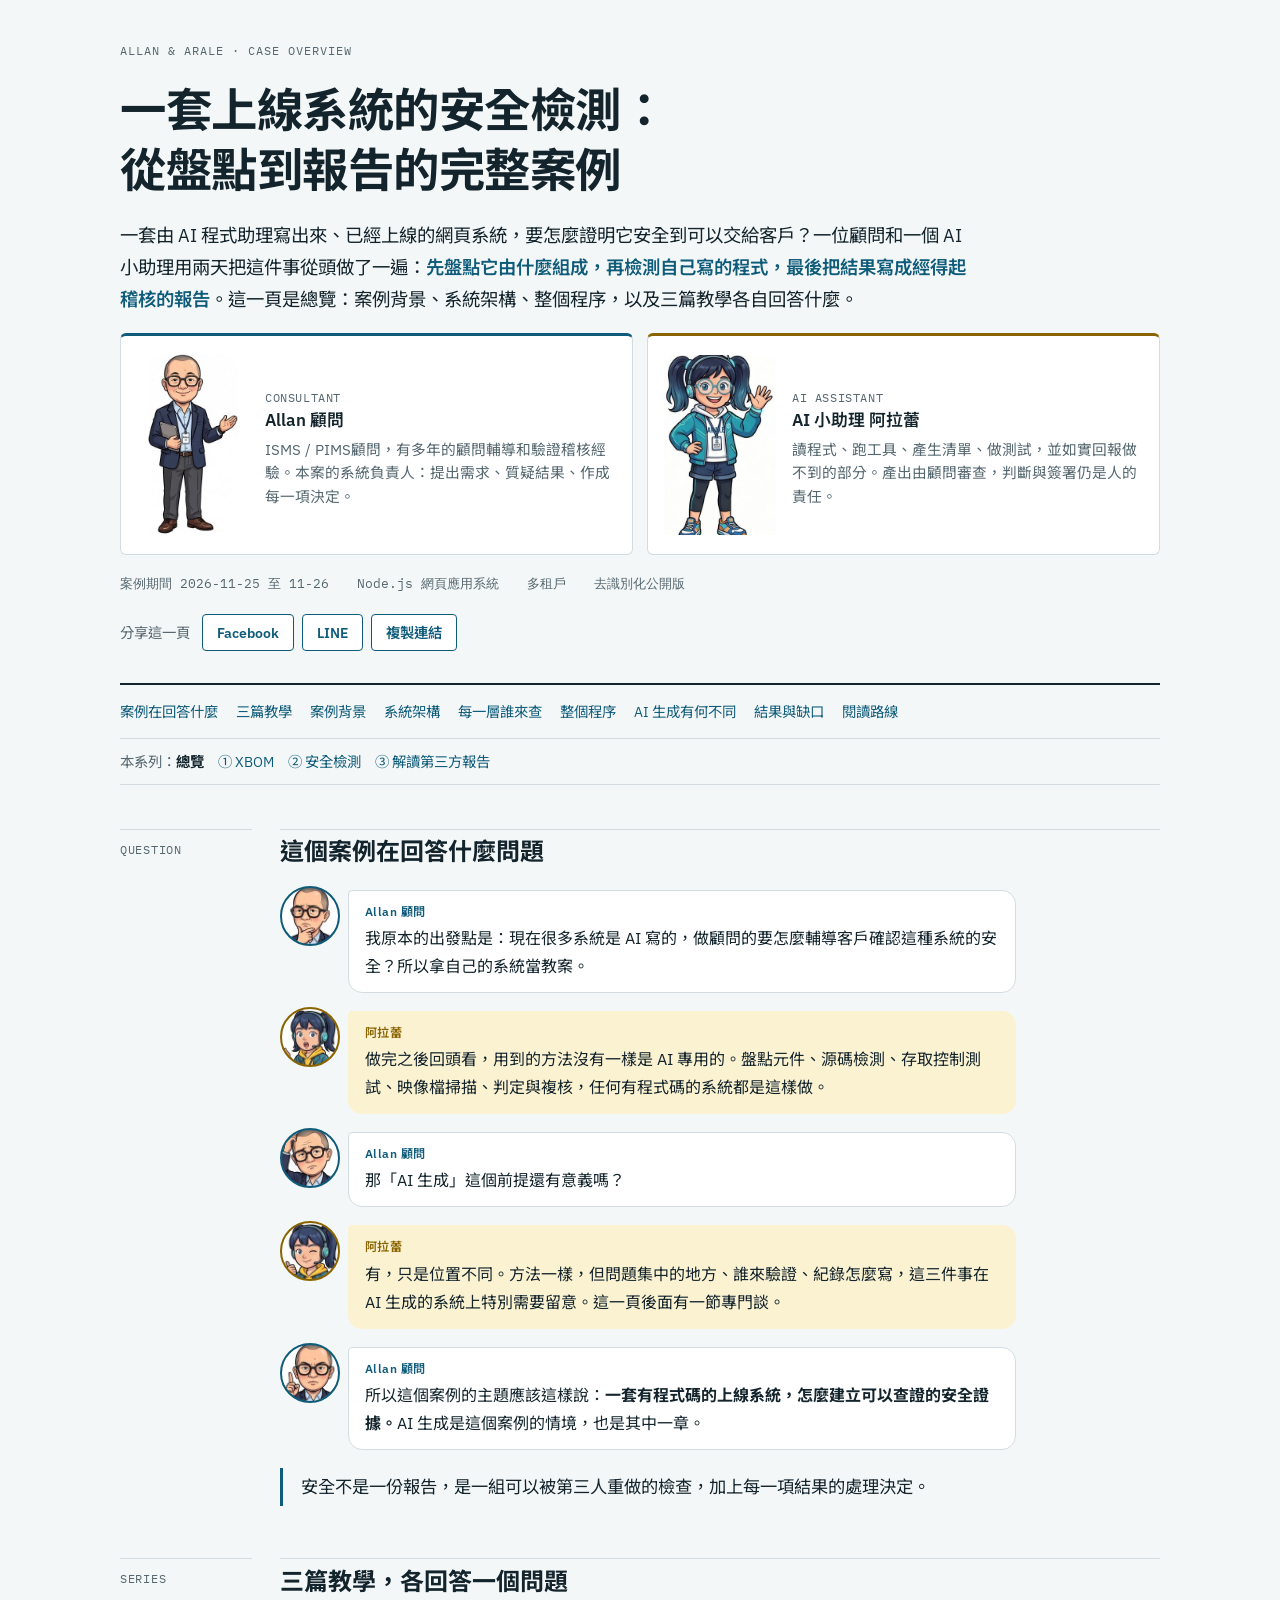
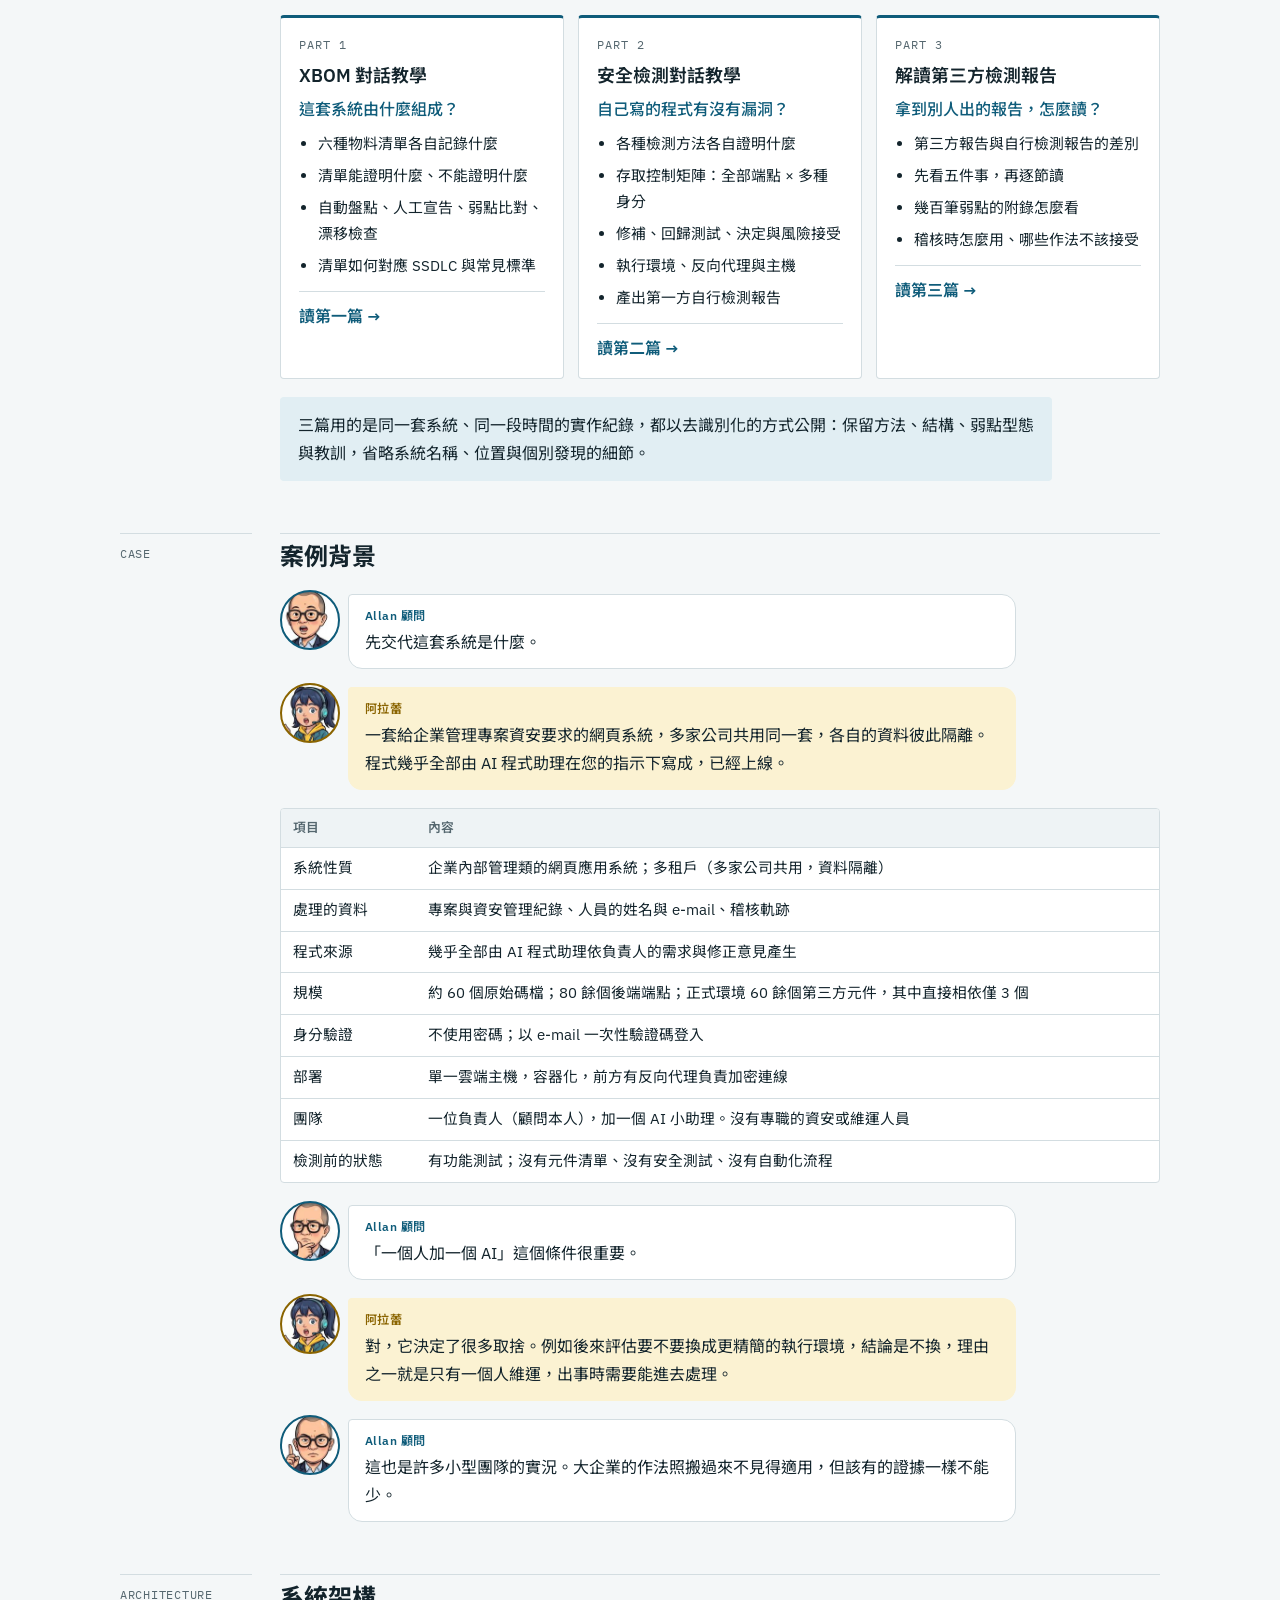
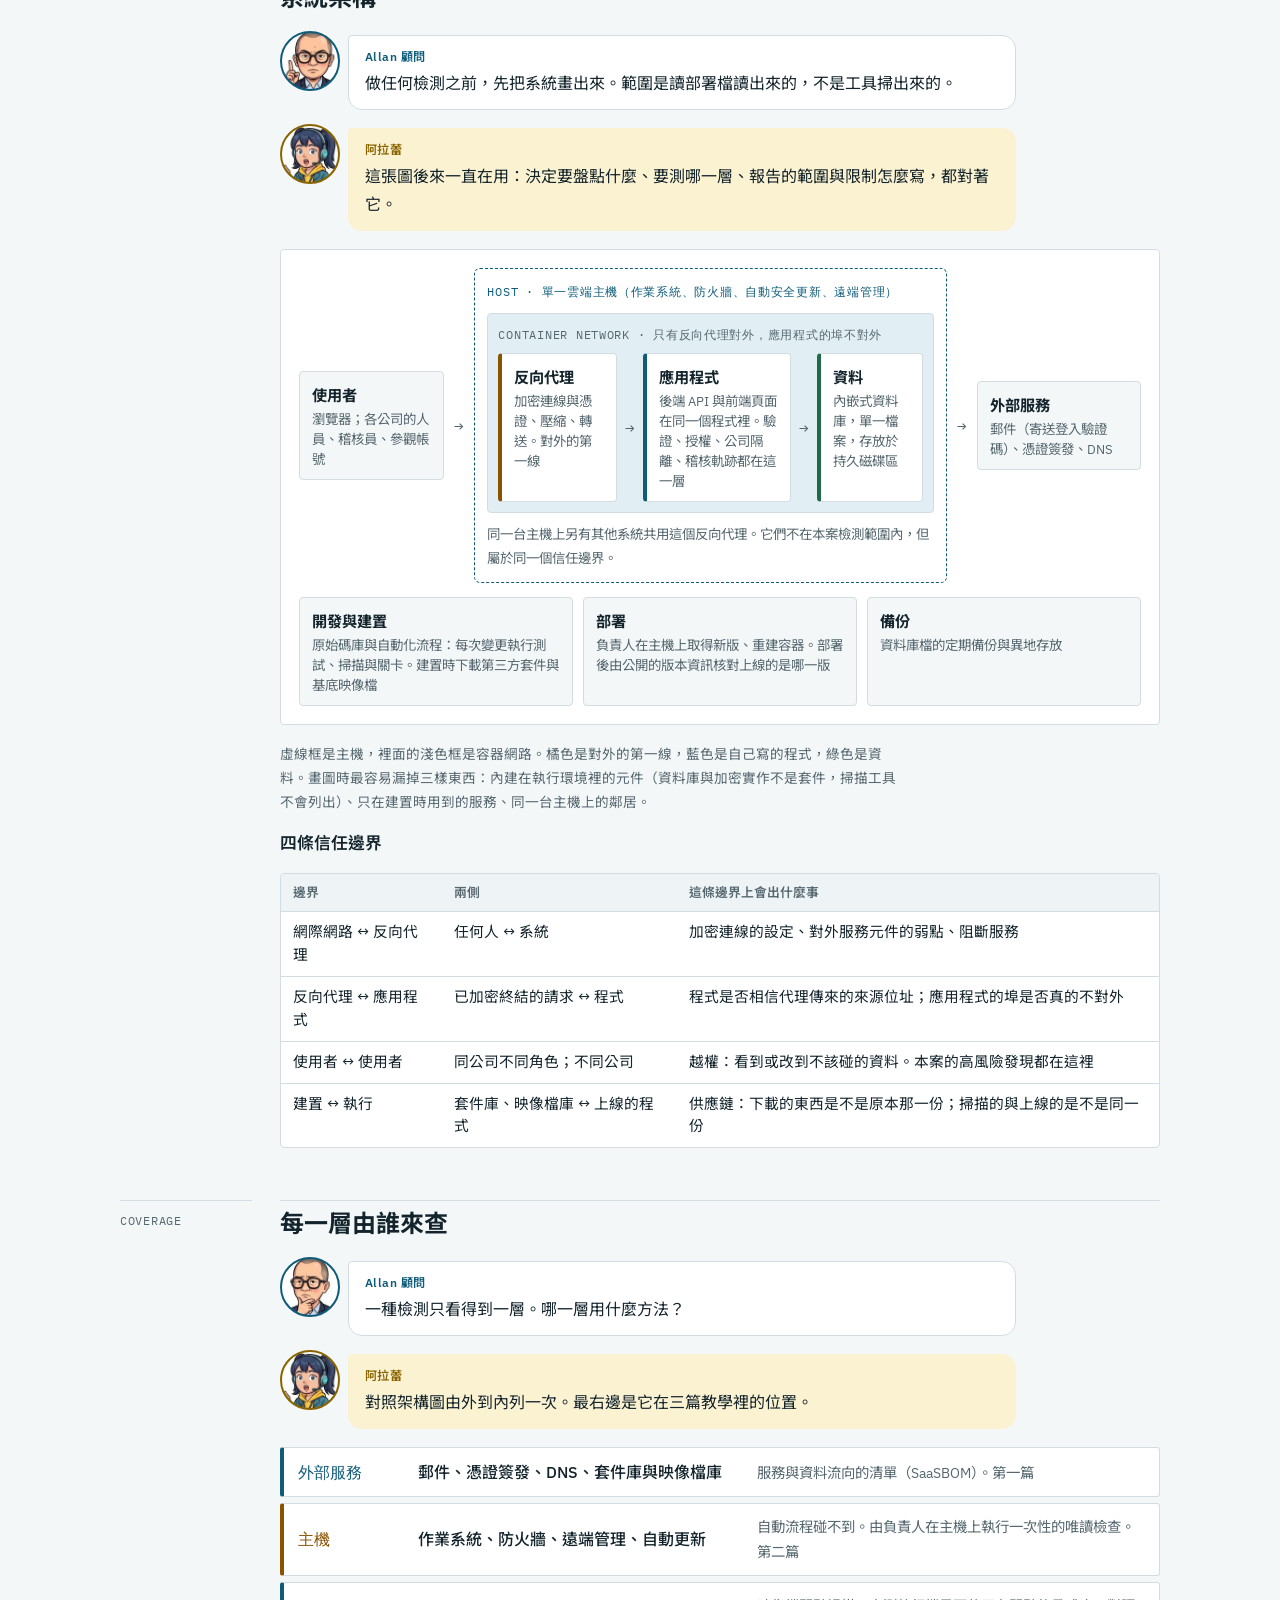
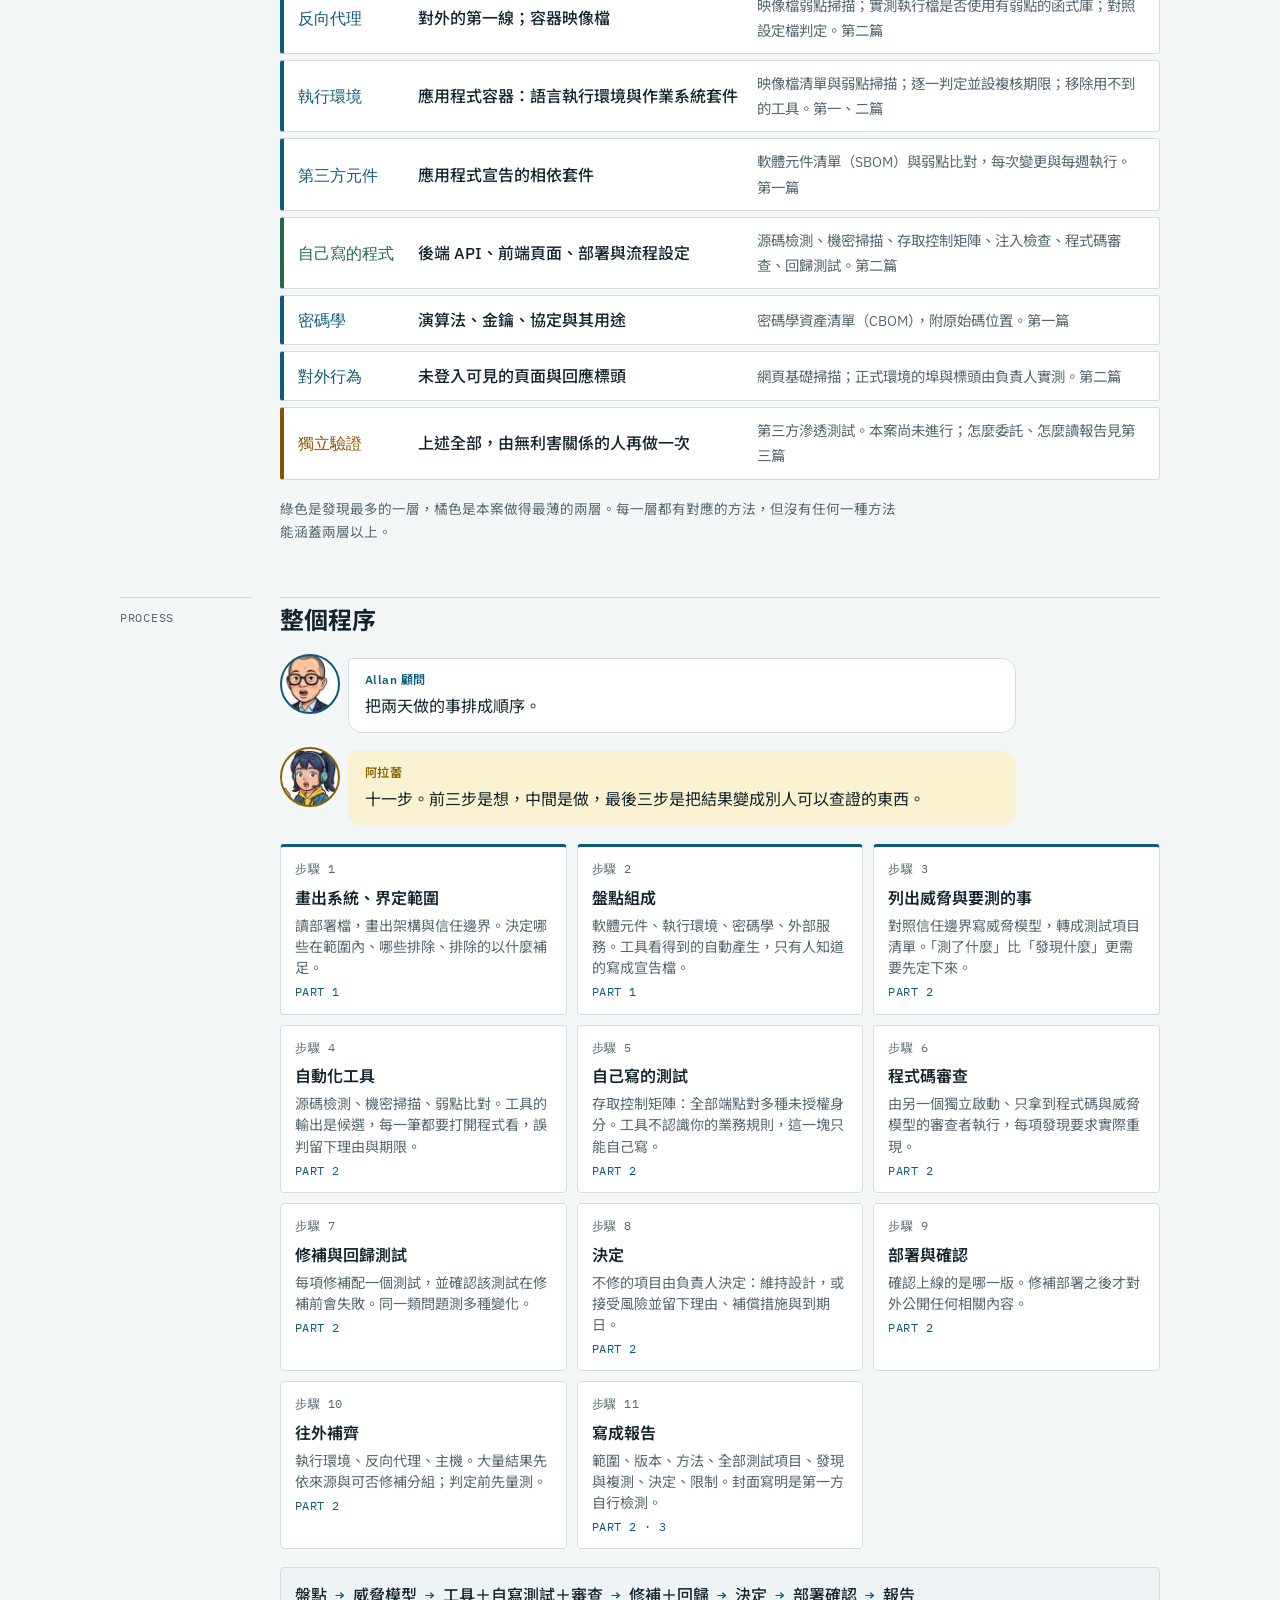
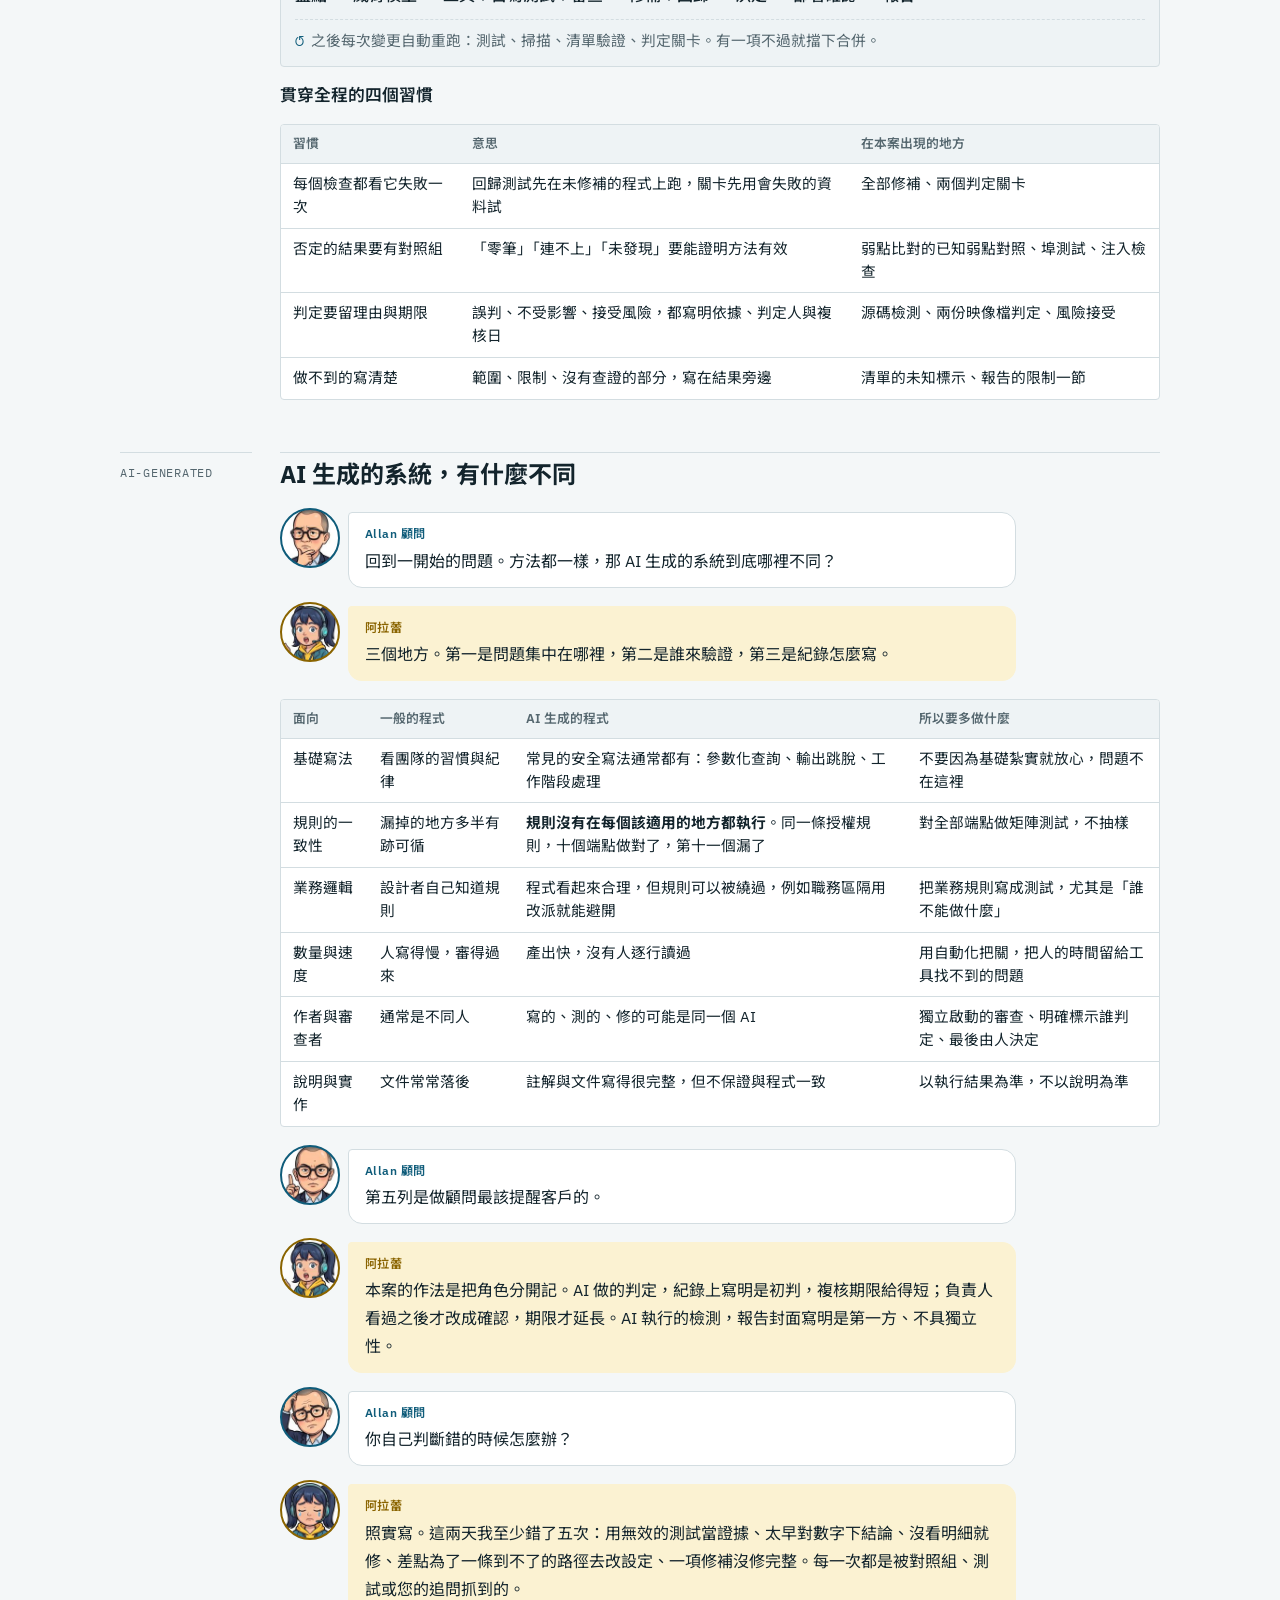
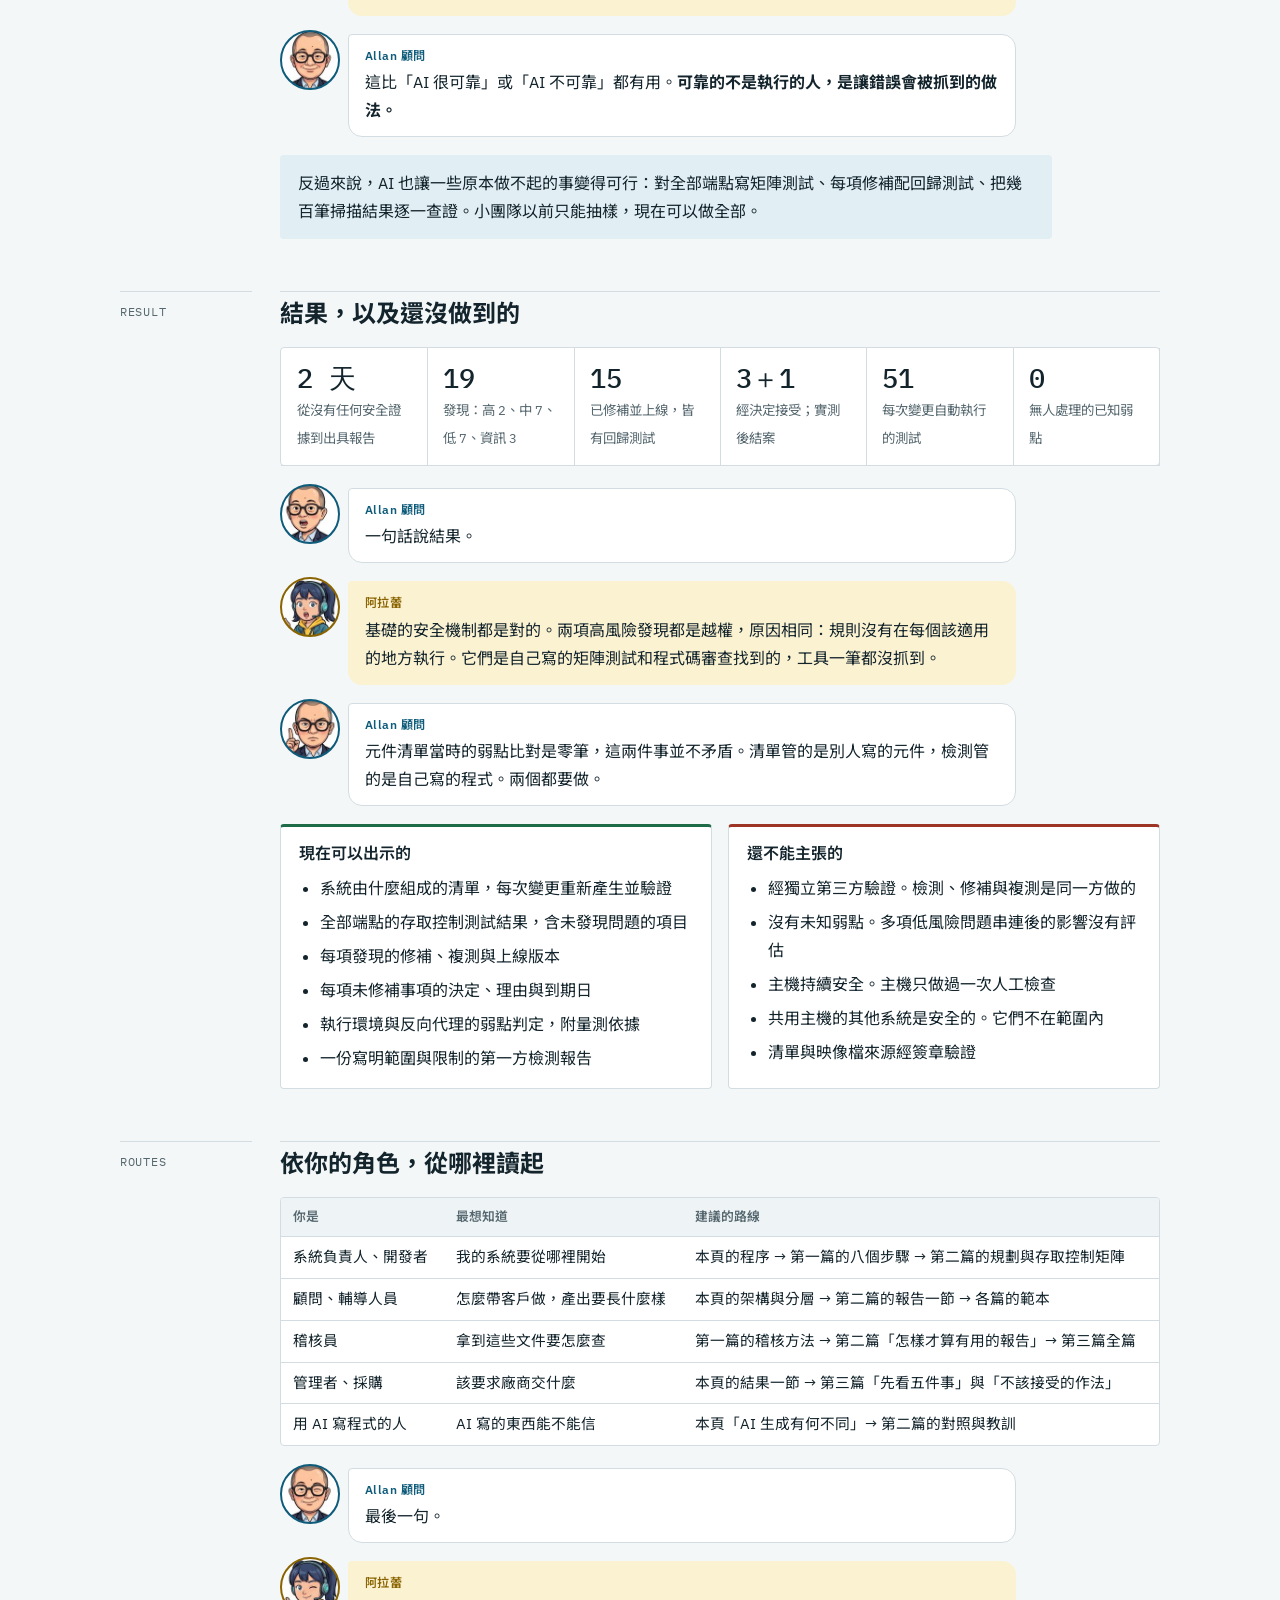
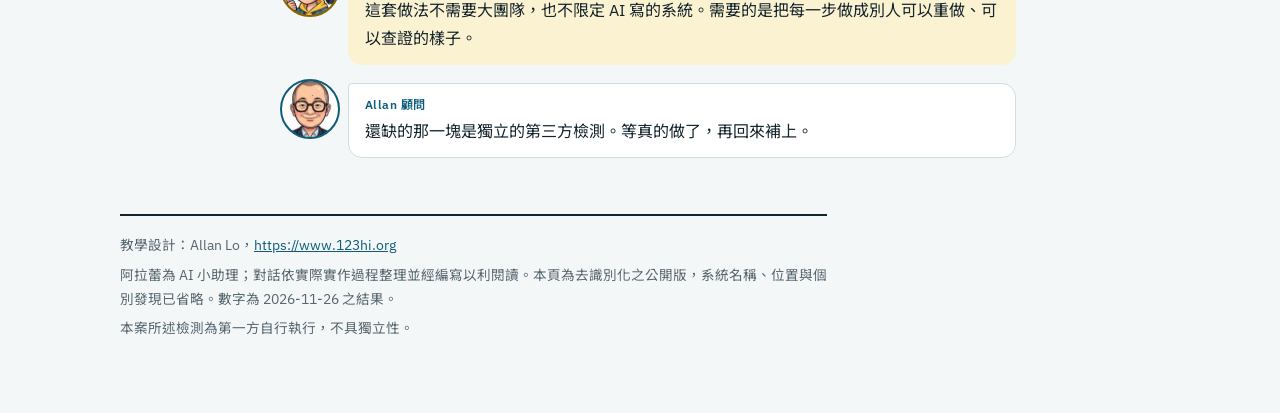
==== case/index.html @ 8e32b1e9 "Add the case overview page and link the three tutorials back to it Co-Authored-By: Claude Fable 5.2 " ====
<!doctype html>
<html lang="zh-Hant">
<head>
<meta charset="utf-8">
<meta name="viewport" content="width=device-width, initial-scale=1, viewport-fit=cover">
<link rel="icon" href="../favicon.svg" type="image/svg+xml">
<meta name="description" content="一套上線系統從盤點、檢測到報告的完整案例：案例背景、系統架構、十一步程序、AI 生成系統有何不同，並連結 XBOM、安全檢測、解讀第三方報告三篇對話教學。">
<link rel="canonical" href="https://allanloplus.github.io/pms-promotion/case/">
<meta property="og:type" content="article">
<meta property="og:locale" content="zh_TW">
<meta property="og:title" content="上線系統的安全檢測案例｜Allan 顧問 × AI 小助理阿拉蕾">
<meta property="og:description" content="一套上線系統從盤點、檢測到報告的完整案例：案例背景、系統架構、十一步程序、AI 生成系統有何不同，並連結 XBOM、安全檢測、解讀第三方報告三篇對話教學。">
<meta property="og:url" content="https://allanloplus.github.io/pms-promotion/case/">
<meta property="og:image" content="https://allanloplus.github.io/pms-promotion/case/share.png">
<meta property="og:image:secure_url" content="https://allanloplus.github.io/pms-promotion/case/share.png">
<meta property="og:image:type" content="image/png">
<meta property="og:image:width" content="1200">
<meta property="og:image:height" content="630">
<meta property="og:image:alt" content="上線系統的安全檢測案例：Allan 顧問與 AI 小助理阿拉蕾">
<meta name="twitter:card" content="summary_large_image">
<meta name="twitter:title" content="上線系統的安全檢測案例｜Allan 顧問 × AI 小助理阿拉蕾">
<meta name="twitter:description" content="一套上線系統從盤點、檢測到報告的完整案例：案例背景、系統架構、十一步程序、AI 生成系統有何不同，並連結 XBOM、安全檢測、解讀第三方報告三篇對話教學。">
<meta name="twitter:image" content="https://allanloplus.github.io/pms-promotion/case/share.png">
<style>.share { display: flex; flex-wrap: wrap; gap: 8px; align-items: center; font-size: .9rem; }
.share span { color: var(--muted); margin-right: 4px; }
.share a, .share button { font: inherit; font-weight: 600; color: var(--accent); background: var(--surface); border: 1.5px solid var(--accent); border-radius: 4px; padding: 5px 14px; text-decoration: none; cursor: pointer; }
.share a:hover, .share button:hover { background: var(--accent-soft); }
.share button:focus-visible { outline: 2px solid var(--accent); outline-offset: 2px; }
</style>
<style>.series{font-size:.9rem;color:var(--muted);padding-block:10px;border-bottom:1px solid var(--line);margin:0}.series b{color:var(--ink)}.series a{text-decoration:none}.series a:hover{text-decoration:underline}</style>
<style>html{color-scheme:light}body{margin:0}img{max-width:100%}[hidden]{display:none!important}</style>
<title>程式碼安全檢測案例</title>
<meta name="claude:viewport-fit-sides" content="cover">
<link rel="stylesheet" href="https://fonts.googleapis.com/css2?family=IBM+Plex+Mono:wght@400;500&family=IBM+Plex+Sans:wght@400;500;600;700&family=Noto+Sans+TC:wght@400;500;700&display=swap">
<style>
/* 版面構想：像一張工程物料清單——左側細欄放章節標記與編號，右側是內容；識別碼一律等寬字 */
:root {
  --bg: #f4f7f8; --surface: #ffffff; --ink: #13242c; --muted: #55676f; --line: #d3dde1;
  --accent: #0f5c7a; --accent-soft: #e1eef3;
  --ok: #1d6b47; --ok-soft: #e0f1e8; --warn: #8a5300; --warn-soft: #f8ecd6; --crit: #9d3527; --crit-soft: #f7e3df;
  --code-bg: #eef3f5; --bot: #8a6400; --bot-soft: #fbf2d2;
  --sans: "IBM Plex Sans", "Noto Sans TC", "PingFang TC", "Microsoft JhengHei", system-ui, sans-serif;
  --mono: "IBM Plex Mono", ui-monospace, "SFMono-Regular", Menlo, Consolas, monospace;
}
@media (prefers-color-scheme: dark) { :root:not([data-theme="light"]) {
  --bg: #0d161a; --surface: #142127; --ink: #e3ecef; --muted: #92a5ad; --line: #26373e;
  --accent: #62bcd9; --accent-soft: #15313b;
  --ok: #67c598; --ok-soft: #143024; --warn: #e2aa52; --warn-soft: #33270f; --crit: #f08f81; --crit-soft: #3a1c18;
  --code-bg: #0f1b20; --bot: #f0c84c; --bot-soft: #2f2710; color-scheme: dark } }
:root[data-theme="dark"] {
  --bg: #0d161a; --surface: #142127; --ink: #e3ecef; --muted: #92a5ad; --line: #26373e;
  --accent: #62bcd9; --accent-soft: #15313b;
  --ok: #67c598; --ok-soft: #143024; --warn: #e2aa52; --warn-soft: #33270f; --crit: #f08f81; --crit-soft: #3a1c18;
  --code-bg: #0f1b20; --bot: #f0c84c; --bot-soft: #2f2710; color-scheme: dark }

body { background: var(--bg); color: var(--ink); font-family: var(--sans); font-size: 16px; line-height: 1.75; }
.wrap { overflow-x: clip; max-width: 1040px; margin: 0 auto; padding-block: 40px 72px; padding-left: max(16px, env(safe-area-inset-left, 0px)); padding-right: max(16px, env(safe-area-inset-right, 0px)); }
a { color: var(--accent); }
a:focus-visible, summary:focus-visible { outline: 2px solid var(--accent); outline-offset: 2px; }
code, .mono { font-family: var(--mono); font-size: .88em; }
p code, li code, td code { background: var(--code-bg); padding: .08em .35em; border-radius: 3px; }
h1, h2, h3 { text-wrap: balance; line-height: 1.3; margin: 0; }
p { margin: 0; }

/* 開頭 */
.eyebrow { font-family: var(--mono); font-size: .78rem; letter-spacing: .08em; text-transform: uppercase; color: var(--muted); }
header.top { display: grid; gap: 18px; padding-bottom: 32px; border-bottom: 2px solid var(--ink); }
h1 { font-size: clamp(1.9rem, 5vw, 2.9rem); font-weight: 700; letter-spacing: -.01em; }
.thesis { font-size: 1.15rem; max-width: 46em; }
.thesis b { color: var(--accent); font-weight: 600; }
.meta { display: flex; flex-wrap: wrap; gap: 6px 28px; font-family: var(--mono); font-size: .8rem; color: var(--muted); }
nav.toc { display: flex; flex-wrap: wrap; gap: 6px 18px; padding-block: 14px; border-bottom: 1px solid var(--line); font-size: .9rem; }
nav.toc a { text-decoration: none; }
nav.toc a:hover { text-decoration: underline; }

/* 章節：左細欄＋右內容 */
section { display: grid; grid-template-columns: 132px minmax(0, 1fr); gap: 0 28px; padding-block: 44px 8px; }
section > .tag { font-family: var(--mono); font-size: .78rem; letter-spacing: .06em; color: var(--muted); padding-top: .55rem; border-top: 1px solid var(--line); }
section > .body { display: grid; grid-template-columns: minmax(0, 1fr); gap: 18px; min-width: 0; border-top: 1px solid var(--line); padding-top: .2rem; }
h2 { font-size: 1.5rem; font-weight: 700; padding-top: .2rem; }
h3 { font-size: 1.05rem; font-weight: 600; }
.lead { max-width: 44em; }
.body > p, .body > ul, .body > ol { max-width: 46em; }
ul, ol { margin: 0; padding-left: 1.3em; display: grid; gap: 6px; }
@media (max-width: 720px) { section { grid-template-columns: minmax(0, 1fr); gap: 6px; padding-block: 32px 4px; } section > .tag { border-top: 0; padding-top: 0; } }

/* 表格 */
.scroll { overflow-x: auto; border: 1px solid var(--line); border-radius: 4px; background: var(--surface); }
table { border-collapse: collapse; width: 100%; font-size: .92rem; line-height: 1.55; }
th, td { text-align: left; vertical-align: top; padding: 9px 12px; border-bottom: 1px solid var(--line); }
tr:last-child > td { border-bottom: 0; }
th { font-weight: 600; font-size: .8rem; color: var(--muted); background: var(--code-bg); white-space: nowrap; }
td.k { font-family: var(--mono); font-weight: 500; white-space: nowrap; color: var(--accent); }
td.n { font-family: var(--mono); font-variant-numeric: tabular-nums; white-space: nowrap; }
.pill { display: inline-block; font-size: .76rem; font-weight: 600; padding: .05em .6em; border-radius: 99px; white-space: nowrap; }
.pill.hi { background: var(--crit-soft); color: var(--crit); } .pill.mid { background: var(--warn-soft); color: var(--warn); }
.pill.lo { background: var(--accent-soft); color: var(--accent); } .pill.ok { background: var(--ok-soft); color: var(--ok); }

/* 引言與提示 */
.quote { border-left: 3px solid var(--accent); padding: 4px 0 4px 18px; font-size: 1.08rem; max-width: 42em; }
.note { background: var(--accent-soft); padding: 14px 18px; border-radius: 4px; max-width: 46em; }
.two { display: grid; grid-template-columns: repeat(auto-fit, minmax(280px, 1fr)); gap: 16px; }
.panel { background: var(--surface); border: 1px solid var(--line); border-radius: 4px; padding: 16px 18px; display: grid; gap: 10px; align-content: start; min-width: 0; }
.panel.yes { border-top: 3px solid var(--ok); } .panel.no { border-top: 3px solid var(--crit); }
.panel h3 { font-size: 1rem; }

/* 分層圖 */
.stack { display: grid; gap: 6px; }
.layer { display: grid; grid-template-columns: 96px minmax(0, 1fr) minmax(0, 1.1fr); gap: 0 16px; align-items: center; background: var(--surface); border: 1px solid var(--line); border-left: 4px solid var(--accent); border-radius: 3px; padding: 10px 14px; }
.layer .bom { font-family: var(--mono); font-weight: 500; color: var(--accent); }
.layer .what { font-weight: 500; }
.layer .res { font-size: .9rem; color: var(--muted); }
.layer.gap { border-left-color: var(--warn); } .layer.gap .bom { color: var(--warn); }
.layer.judge { border-left-color: var(--ok); } .layer.judge .bom { color: var(--ok); }
@media (max-width: 720px) { .layer { grid-template-columns: 1fr; gap: 2px; } }
.figcap { font-size: .85rem; color: var(--muted); }

/* 步驟 */
ol.steps { list-style: none; padding: 0; counter-reset: s; display: grid; grid-template-columns: repeat(auto-fit, minmax(220px, 1fr)); gap: 10px; max-width: none; }
ol.steps li { counter-increment: s; background: var(--surface); border: 1px solid var(--line); border-radius: 4px; padding: 12px 14px; display: grid; gap: 4px; align-content: start; }
ol.steps li::before { content: "步驟 " counter(s); font-family: var(--mono); font-size: .74rem; color: var(--muted); letter-spacing: .05em; }
ol.steps b { font-weight: 600; } ol.steps span { font-size: .88rem; color: var(--muted); line-height: 1.5; }
ol.steps li.think { border-top: 3px solid var(--accent); }

/* 數字列 */
.figs { display: grid; grid-template-columns: repeat(auto-fit, minmax(140px, 1fr)); gap: 0; border: 1px solid var(--line); border-radius: 4px; background: var(--surface); }
.figs div { padding: 14px 16px; border-right: 1px solid var(--line); border-bottom: 1px solid var(--line); margin: 0 -1px -1px 0; }
.figs b { display: block; font-family: var(--mono); font-size: 1.7rem; font-weight: 500; line-height: 1.2; font-variant-numeric: tabular-nums; }
.figs span { font-size: .84rem; color: var(--muted); }

pre { margin: 0; background: var(--code-bg); border: 1px solid var(--line); border-radius: 4px; padding: 12px 14px; overflow-x: auto; font-family: var(--mono); font-size: .8rem; line-height: 1.6; color: var(--ink); }
pre .c { color: var(--muted); } pre .x { color: var(--crit); } pre .g { color: var(--ok); }
details { background: var(--surface); border: 1px solid var(--line); border-radius: 4px; }
details + details { margin-top: -10px; }
summary { cursor: pointer; padding: 11px 16px; font-weight: 600; }
details > .scroll { border: 0; border-top: 1px solid var(--line); border-radius: 0; }

.scale { display: grid; gap: 6px; }
.lv { display: grid; grid-template-columns: 44px 108px minmax(0, 1fr); gap: 0 14px; align-items: baseline; padding: 9px 14px; background: var(--surface); border: 1px solid var(--line); border-radius: 3px; }
.lv .num { font-family: var(--mono); font-size: 1.2rem; font-weight: 500; color: var(--muted); }
.lv .nm { font-weight: 600; } .lv .ds { font-size: .9rem; color: var(--muted); }
.lv.now { border-color: var(--accent); background: var(--accent-soft); } .lv.now .num { color: var(--accent); }
@media (max-width: 560px) { .lv { grid-template-columns: 36px minmax(0, 1fr); } .lv .ds { grid-column: 2; } }

footer { margin-top: 48px; padding-top: 18px; border-top: 2px solid var(--ink); font-size: .85rem; color: var(--muted); display: grid; gap: 6px; max-width: 52em; }

/* 對話 */
.talk { display: grid; gap: 14px; max-width: 46em; }
.say { display: grid; grid-template-columns: 56px minmax(0, 1fr); gap: 12px; align-items: start; }
.av { width: 56px; height: 56px; border-radius: 50%; background-color: #ffffff; background-size: cover; background-position: center 30%; border: 2px solid var(--line); }
.say.allan .av { border-color: var(--accent); } .say.bot .av { border-color: var(--bot); }
.bubble { background: var(--surface); border: 1px solid var(--line); border-radius: 4px 14px 14px 14px; padding: 10px 16px 12px; display: grid; gap: 2px; min-width: 0; margin-top: 4px; }
.say.bot .bubble { background: var(--bot-soft); border-color: transparent; }
.who { font-size: .76rem; font-weight: 600; letter-spacing: .04em; }
.say.allan .who { color: var(--accent); } .say.bot .who { color: var(--bot); }
.cast { display: grid; grid-template-columns: repeat(auto-fit, minmax(280px, 1fr)); gap: 14px; }
.member { display: grid; grid-template-columns: 112px minmax(0, 1fr); gap: 16px; align-items: center; background: var(--surface); border: 1px solid var(--line); border-radius: 6px; padding: 14px 16px; }
.member .pic { background: #ffffff; border-radius: 4px; height: 190px; display: grid; place-items: center; overflow: hidden; }
.member img { max-height: 182px; width: auto; display: block; }
.member h3 { font-size: 1.05rem; } .member .role { font-family: var(--mono); font-size: .74rem; letter-spacing: .05em; color: var(--muted); }
.member p { font-size: .92rem; color: var(--muted); line-height: 1.6; margin-top: 6px; }
.member.allan { border-top: 3px solid var(--accent); } .member.bot { border-top: 3px solid var(--bot); }
.av.ar-happy{background-image:url([data-uri])}
.av.ar-think{background-image:url([data-uri])}
.av.ar-wow{background-image:url([data-uri])}
.av.ar-confused{background-image:url([data-uri])}
.av.ar-explain{background-image:url([data-uri])}
.av.ar-cry{background-image:url([data-uri])}
.av.ar-thumb{background-image:url([data-uri])}
.av.ar-go{background-image:url([data-uri])}
.av.al-smile{background-image:url([data-uri])}
.av.al-laugh{background-image:url([data-uri])}
.av.al-think{background-image:url([data-uri])}
.av.al-scratch{background-image:url([data-uri])}
.av.al-wow{background-image:url([data-uri])}
.av.al-point{background-image:url([data-uri])}
.av.al-wink{background-image:url([data-uri])}
.av.al-talk{background-image:url([data-uri])}
</style>
<style>
/* 總覽頁新增：三篇導覽卡、架構圖、路線表。沿用系列的色票與字體 */
.cards { display: grid; grid-template-columns: repeat(auto-fit, minmax(250px, 1fr)); gap: 14px; }
.card { background: var(--surface); border: 1px solid var(--line); border-top: 3px solid var(--accent); border-radius: 4px; padding: 16px 18px; display: grid; gap: 8px; align-content: start; min-width: 0; }
.card .no { font-family: var(--mono); font-size: .78rem; letter-spacing: .08em; color: var(--muted); }
.card h3 { font-size: 1.12rem; }
.card .q { color: var(--accent); font-weight: 500; }
.card ul { font-size: .93rem; margin: 0; }
.card a.go { font-weight: 600; text-decoration: none; border-top: 1px solid var(--line); padding-top: 10px; margin-top: 4px; }
.card a.go:hover { text-decoration: underline; }
.arch { background: var(--surface); border: 1px solid var(--line); border-radius: 4px; padding: 18px; display: grid; gap: 14px; min-width: 0; }
.arch .row { display: grid; grid-template-columns: minmax(0, .8fr) auto minmax(0, 2.6fr) auto minmax(0, .9fr); gap: 10px; align-items: center; }
.arch .ext, .arch .box { border: 1px solid var(--line); border-radius: 4px; padding: 10px 12px; background: var(--bg); min-width: 0; }
.arch .ext b, .arch .box b { display: block; font-size: .95rem; }
.arch .ext span, .arch .box span { display: block; font-size: .84rem; color: var(--muted); line-height: 1.5; }
.arch .host { border: 1.5px dashed var(--accent); border-radius: 6px; padding: 12px; display: grid; gap: 10px; min-width: 0; }
.arch .host > .lbl, .arch .net > .lbl { font-family: var(--mono); font-size: .76rem; letter-spacing: .06em; color: var(--accent); }
.arch .net { border: 1px solid var(--line); border-radius: 4px; padding: 10px; display: grid; gap: 8px; background: var(--accent-soft); min-width: 0; }
.arch .net > .lbl { color: var(--muted); }
.arch .chain { display: grid; grid-template-columns: minmax(0, 1fr) auto minmax(0, 1.25fr) auto minmax(0, .9fr); gap: 8px; align-items: stretch; }
.arch .chain .box { background: var(--surface); }
.arch .ar { font-family: var(--mono); color: var(--muted); align-self: center; justify-self: center; }
.arch .box.front { border-left: 4px solid var(--warn); }
.arch .box.app { border-left: 4px solid var(--accent); }
.arch .box.data { border-left: 4px solid var(--ok); }
.arch .hostline { font-size: .84rem; color: var(--muted); }
.arch .below { display: grid; grid-template-columns: repeat(auto-fit, minmax(220px, 1fr)); gap: 10px; }
@media (max-width: 860px) {
  .arch .row, .arch .chain { grid-template-columns: minmax(0, 1fr); }
  .arch .ar { transform: rotate(90deg); }
}
.layer { grid-template-columns: 104px minmax(0, 1fr) minmax(0, 1.2fr); }
@media (max-width: 720px) { .layer { grid-template-columns: minmax(0, 1fr); gap: 4px; } }
.loop { background: var(--code-bg); border: 1px solid var(--line); border-radius: 4px; padding: 12px 14px; display: grid; gap: 8px; }
.loop .fwd { font-weight: 500; line-height: 1.9; }
.loop i { font-style: normal; font-family: var(--mono); color: var(--accent); margin: 0 .5em; }
.loop .back { font-size: .92rem; color: var(--muted); border-top: 1px dashed var(--line); padding-top: 8px; }
.loop .back i { margin-left: 0; }
.flowline { font-family: var(--mono); font-size: .86rem; background: var(--code-bg); border: 1px solid var(--line); border-radius: 4px; padding: 12px 14px; overflow-x: auto; white-space: pre; line-height: 1.7; }
ol.steps li .pg { font-family: var(--mono); font-size: .76rem; color: var(--accent); letter-spacing: .04em; }
</style>





</head>
<body>
<div class="wrap">
<header class="top">
  <div class="eyebrow">Allan &amp; Arale · Case Overview</div>
  <h1>一套上線系統的安全檢測：從盤點到報告的完整案例</h1>
  <p class="thesis">一套由 AI 程式助理寫出來、已經上線的網頁系統，要怎麼證明它安全到可以交給客戶？一位顧問和一個 AI 小助理用兩天把這件事從頭做了一遍：<b>先盤點它由什麼組成，再檢測自己寫的程式，最後把結果寫成經得起稽核的報告</b>。這一頁是總覽：案例背景、系統架構、整個程序，以及三篇教學各自回答什麼。</p>
  <div class="cast"><div class="member allan"><div class="pic"><img src="[data-uri]" alt="Allan 顧問"></div><div><span class="role">CONSULTANT</span><h3>Allan 顧問</h3><p>ISMS / PIMS顧問，有多年的顧問輔導和驗證稽核經驗。本案的系統負責人：提出需求、質疑結果、作成每一項決定。</p></div></div><div class="member bot"><div class="pic"><img src="[data-uri]" alt="AI 小助理阿拉蕾"></div><div><span class="role">AI ASSISTANT</span><h3>AI 小助理 阿拉蕾</h3><p>讀程式、跑工具、產生清單、做測試，並如實回報做不到的部分。產出由顧問審查，判斷與簽署仍是人的責任。</p></div></div></div>
  <div class="meta"><span>案例期間 2026-11-25 至 11-26</span><span>Node.js 網頁應用系統</span><span>多租戶</span><span>去識別化公開版</span></div>
<div class="share"><span>分享這一頁</span><a id="sh-fb" href="#" target="_blank" rel="noopener">Facebook</a><a id="sh-line" href="#" target="_blank" rel="noopener">LINE</a><button type="button" id="sh-copy">複製連結</button></div>
</header>
<nav class="toc" aria-label="章節">
  <a href="#question">案例在回答什麼</a><a href="#series">三篇教學</a><a href="#case">案例背景</a><a href="#arch">系統架構</a><a href="#layers">每一層誰來查</a><a href="#process">整個程序</a><a href="#ai">AI 生成有何不同</a><a href="#result">結果與缺口</a><a href="#routes">閱讀路線</a>
</nav>
<p class="series">本系列：<b>總覽</b>　<a href="https://allanloplus.github.io/pms-promotion/xbom/">① XBOM</a>　<a href="https://allanloplus.github.io/pms-promotion/security-testing/">② 安全檢測</a>　<a href="https://allanloplus.github.io/pms-promotion/third-party-report/">③ 解讀第三方報告</a></p>
<section id="question"><div class="tag">QUESTION</div><div class="body"><h2>這個案例在回答什麼問題</h2><div class="talk"><div class="say allan"><div class="av al-think" role="img" aria-label="Allan 顧問"></div><div class="bubble"><span class="who">Allan 顧問</span><p>我原本的出發點是：現在很多系統是 AI 寫的，做顧問的要怎麼輔導客戶確認這種系統的安全？所以拿自己的系統當教案。</p></div></div><div class="say bot"><div class="av ar-explain" role="img" aria-label="阿拉蕾"></div><div class="bubble"><span class="who">阿拉蕾</span><p>做完之後回頭看，用到的方法沒有一樣是 AI 專用的。盤點元件、源碼檢測、存取控制測試、映像檔掃描、判定與複核，任何有程式碼的系統都是這樣做。</p></div></div><div class="say allan"><div class="av al-scratch" role="img" aria-label="Allan 顧問"></div><div class="bubble"><span class="who">Allan 顧問</span><p>那「AI 生成」這個前提還有意義嗎？</p></div></div><div class="say bot"><div class="av ar-thumb" role="img" aria-label="阿拉蕾"></div><div class="bubble"><span class="who">阿拉蕾</span><p>有，只是位置不同。方法一樣，但問題集中的地方、誰來驗證、紀錄怎麼寫，這三件事在 AI 生成的系統上特別需要留意。這一頁後面有一節專門談。</p></div></div><div class="say allan"><div class="av al-point" role="img" aria-label="Allan 顧問"></div><div class="bubble"><span class="who">Allan 顧問</span><p>所以這個案例的主題應該這樣說：<b>一套有程式碼的上線系統，怎麼建立可以查證的安全證據。</b>AI 生成是這個案例的情境，也是其中一章。</p></div></div></div><p class="quote">安全不是一份報告，是一組可以被第三人重做的檢查，加上每一項結果的處理決定。</p></div></section>
<section id="series"><div class="tag">SERIES</div><div class="body"><h2>三篇教學，各回答一個問題</h2><div class="cards"><div class="card"><span class="no">PART 1</span><h3>XBOM 對話教學</h3><p class="q">這套系統由什麼組成？</p><ul><li>六種物料清單各自記錄什麼</li><li>清單能證明什麼、不能證明什麼</li><li>自動盤點、人工宣告、弱點比對、漂移檢查</li><li>清單如何對應 SSDLC 與常見標準</li></ul><a class="go" href="https://allanloplus.github.io/pms-promotion/xbom/">讀第一篇 →</a></div><div class="card"><span class="no">PART 2</span><h3>安全檢測對話教學</h3><p class="q">自己寫的程式有沒有漏洞？</p><ul><li>各種檢測方法各自證明什麼</li><li>存取控制矩陣：全部端點 × 多種身分</li><li>修補、回歸測試、決定與風險接受</li><li>執行環境、反向代理與主機</li><li>產出第一方自行檢測報告</li></ul><a class="go" href="https://allanloplus.github.io/pms-promotion/security-testing/">讀第二篇 →</a></div><div class="card"><span class="no">PART 3</span><h3>解讀第三方檢測報告</h3><p class="q">拿到別人出的報告，怎麼讀？</p><ul><li>第三方報告與自行檢測報告的差別</li><li>先看五件事，再逐節讀</li><li>幾百筆弱點的附錄怎麼看</li><li>稽核時怎麼用、哪些作法不該接受</li></ul><a class="go" href="https://allanloplus.github.io/pms-promotion/third-party-report/">讀第三篇 →</a></div></div><p class="note">三篇用的是同一套系統、同一段時間的實作紀錄，都以去識別化的方式公開：保留方法、結構、弱點型態與教訓，省略系統名稱、位置與個別發現的細節。</p></div></section>
<section id="case"><div class="tag">CASE</div><div class="body"><h2>案例背景</h2><div class="talk"><div class="say allan"><div class="av al-talk" role="img" aria-label="Allan 顧問"></div><div class="bubble"><span class="who">Allan 顧問</span><p>先交代這套系統是什麼。</p></div></div><div class="say bot"><div class="av ar-explain" role="img" aria-label="阿拉蕾"></div><div class="bubble"><span class="who">阿拉蕾</span><p>一套給企業管理專案資安要求的網頁系統，多家公司共用同一套，各自的資料彼此隔離。程式幾乎全部由 AI 程式助理在您的指示下寫成，已經上線。</p></div></div></div><div class="scroll"><table><thead><tr><th>項目</th><th>內容</th></tr></thead><tbody><tr><td>系統性質</td><td>企業內部管理類的網頁應用系統；多租戶（多家公司共用，資料隔離）</td></tr><tr><td>處理的資料</td><td>專案與資安管理紀錄、人員的姓名與 e-mail、稽核軌跡</td></tr><tr><td>程式來源</td><td>幾乎全部由 AI 程式助理依負責人的需求與修正意見產生</td></tr><tr><td>規模</td><td>約 60 個原始碼檔；80 餘個後端端點；正式環境 60 餘個第三方元件，其中直接相依僅 3 個</td></tr><tr><td>身分驗證</td><td>不使用密碼；以 e-mail 一次性驗證碼登入</td></tr><tr><td>部署</td><td>單一雲端主機，容器化，前方有反向代理負責加密連線</td></tr><tr><td>團隊</td><td>一位負責人（顧問本人），加一個 AI 小助理。沒有專職的資安或維運人員</td></tr><tr><td>檢測前的狀態</td><td>有功能測試；沒有元件清單、沒有安全測試、沒有自動化流程</td></tr></tbody></table></div><div class="talk"><div class="say allan"><div class="av al-think" role="img" aria-label="Allan 顧問"></div><div class="bubble"><span class="who">Allan 顧問</span><p>「一個人加一個 AI」這個條件很重要。</p></div></div><div class="say bot"><div class="av ar-explain" role="img" aria-label="阿拉蕾"></div><div class="bubble"><span class="who">阿拉蕾</span><p>對，它決定了很多取捨。例如後來評估要不要換成更精簡的執行環境，結論是不換，理由之一就是只有一個人維運，出事時需要能進去處理。</p></div></div><div class="say allan"><div class="av al-point" role="img" aria-label="Allan 顧問"></div><div class="bubble"><span class="who">Allan 顧問</span><p>這也是許多小型團隊的實況。大企業的作法照搬過來不見得適用，但該有的證據一樣不能少。</p></div></div></div></div></section>
<section id="arch"><div class="tag">ARCHITECTURE</div><div class="body"><h2>系統架構</h2><div class="talk"><div class="say allan"><div class="av al-point" role="img" aria-label="Allan 顧問"></div><div class="bubble"><span class="who">Allan 顧問</span><p>做任何檢測之前，先把系統畫出來。範圍是讀部署檔讀出來的，不是工具掃出來的。</p></div></div><div class="say bot"><div class="av ar-explain" role="img" aria-label="阿拉蕾"></div><div class="bubble"><span class="who">阿拉蕾</span><p>這張圖後來一直在用：決定要盤點什麼、要測哪一層、報告的範圍與限制怎麼寫，都對著它。</p></div></div></div><div class="arch" role="img" aria-label="系統架構：使用者經網際網路連到主機上的反向代理，再到應用程式容器與資料庫檔；另有郵件等外部服務與開發建置流程">
  <div class="row">
    <div class="ext"><b>使用者</b><span>瀏覽器；各公司的人員、稽核員、參觀帳號</span></div>
    <span class="ar">→</span>
    <div class="host">
      <span class="lbl">HOST · 單一雲端主機（作業系統、防火牆、自動安全更新、遠端管理）</span>
      <div class="net">
        <span class="lbl">CONTAINER NETWORK · 只有反向代理對外，應用程式的埠不對外</span>
        <div class="chain">
          <div class="box front"><b>反向代理</b><span>加密連線與憑證、壓縮、轉送。對外的第一線</span></div>
          <span class="ar">→</span>
          <div class="box app"><b>應用程式</b><span>後端 API 與前端頁面在同一個程式裡。驗證、授權、公司隔離、稽核軌跡都在這一層</span></div>
          <span class="ar">→</span>
          <div class="box data"><b>資料</b><span>內嵌式資料庫，單一檔案，存放於持久磁碟區</span></div>
        </div>
      </div>
      <span class="hostline">同一台主機上另有其他系統共用這個反向代理。它們不在本案檢測範圍內，但屬於同一個信任邊界。</span>
    </div>
    <span class="ar">→</span>
    <div class="ext"><b>外部服務</b><span>郵件（寄送登入驗證碼）、憑證簽發、DNS</span></div>
  </div>
  <div class="below">
    <div class="box"><b>開發與建置</b><span>原始碼庫與自動化流程：每次變更執行測試、掃描與關卡。建置時下載第三方套件與基底映像檔</span></div>
    <div class="box"><b>部署</b><span>負責人在主機上取得新版、重建容器。部署後由公開的版本資訊核對上線的是哪一版</span></div>
    <div class="box"><b>備份</b><span>資料庫檔的定期備份與異地存放</span></div>
  </div>
</div><p class="figcap">虛線框是主機，裡面的淺色框是容器網路。橘色是對外的第一線，藍色是自己寫的程式，綠色是資料。畫圖時最容易漏掉三樣東西：內建在執行環境裡的元件（資料庫與加密實作不是套件，掃描工具不會列出）、只在建置時用到的服務、同一台主機上的鄰居。</p><h3>四條信任邊界</h3><div class="scroll"><table><thead><tr><th>邊界</th><th>兩側</th><th>這條邊界上會出什麼事</th></tr></thead><tbody><tr><td>網際網路 ↔ 反向代理</td><td>任何人 ↔ 系統</td><td>加密連線的設定、對外服務元件的弱點、阻斷服務</td></tr><tr><td>反向代理 ↔ 應用程式</td><td>已加密終結的請求 ↔ 程式</td><td>程式是否相信代理傳來的來源位址；應用程式的埠是否真的不對外</td></tr><tr><td>使用者 ↔ 使用者</td><td>同公司不同角色；不同公司</td><td>越權：看到或改到不該碰的資料。本案的高風險發現都在這裡</td></tr><tr><td>建置 ↔ 執行</td><td>套件庫、映像檔庫 ↔ 上線的程式</td><td>供應鏈：下載的東西是不是原本那一份；掃描的與上線的是不是同一份</td></tr></tbody></table></div></div></section>
<section id="layers"><div class="tag">COVERAGE</div><div class="body"><h2>每一層由誰來查</h2><div class="talk"><div class="say allan"><div class="av al-think" role="img" aria-label="Allan 顧問"></div><div class="bubble"><span class="who">Allan 顧問</span><p>一種檢測只看得到一層。哪一層用什麼方法？</p></div></div><div class="say bot"><div class="av ar-explain" role="img" aria-label="阿拉蕾"></div><div class="bubble"><span class="who">阿拉蕾</span><p>對照架構圖由外到內列一次。最右邊是它在三篇教學裡的位置。</p></div></div></div><div class="stack" role="list"><div class="layer" role="listitem"><span class="bom">外部服務</span><span class="what">郵件、憑證簽發、DNS、套件庫與映像檔庫</span><span class="res">服務與資料流向的清單（SaaSBOM）。第一篇</span></div><div class="layer gap" role="listitem"><span class="bom">主機</span><span class="what">作業系統、防火牆、遠端管理、自動更新</span><span class="res">自動流程碰不到。由負責人在主機上執行一次性的唯讀檢查。第二篇</span></div><div class="layer" role="listitem"><span class="bom">反向代理</span><span class="what">對外的第一線；容器映像檔</span><span class="res">映像檔弱點掃描；實測執行檔是否使用有弱點的函式庫；對照設定檔判定。第二篇</span></div><div class="layer" role="listitem"><span class="bom">執行環境</span><span class="what">應用程式容器：語言執行環境與作業系統套件</span><span class="res">映像檔清單與弱點掃描；逐一判定並設複核期限；移除用不到的工具。第一、二篇</span></div><div class="layer" role="listitem"><span class="bom">第三方元件</span><span class="what">應用程式宣告的相依套件</span><span class="res">軟體元件清單（SBOM）與弱點比對，每次變更與每週執行。第一篇</span></div><div class="layer judge" role="listitem"><span class="bom">自己寫的程式</span><span class="what">後端 API、前端頁面、部署與流程設定</span><span class="res">源碼檢測、機密掃描、存取控制矩陣、注入檢查、程式碼審查、回歸測試。第二篇</span></div><div class="layer" role="listitem"><span class="bom">密碼學</span><span class="what">演算法、金鑰、協定與其用途</span><span class="res">密碼學資產清單（CBOM），附原始碼位置。第一篇</span></div><div class="layer" role="listitem"><span class="bom">對外行為</span><span class="what">未登入可見的頁面與回應標頭</span><span class="res">網頁基礎掃描；正式環境的埠與標頭由負責人實測。第二篇</span></div><div class="layer gap" role="listitem"><span class="bom">獨立驗證</span><span class="what">上述全部，由無利害關係的人再做一次</span><span class="res">第三方滲透測試。本案尚未進行；怎麼委託、怎麼讀報告見第三篇</span></div></div><p class="figcap">綠色是發現最多的一層，橘色是本案做得最薄的兩層。每一層都有對應的方法，但沒有任何一種方法能涵蓋兩層以上。</p></div></section>
<section id="process"><div class="tag">PROCESS</div><div class="body"><h2>整個程序</h2><div class="talk"><div class="say allan"><div class="av al-talk" role="img" aria-label="Allan 顧問"></div><div class="bubble"><span class="who">Allan 顧問</span><p>把兩天做的事排成順序。</p></div></div><div class="say bot"><div class="av ar-explain" role="img" aria-label="阿拉蕾"></div><div class="bubble"><span class="who">阿拉蕾</span><p>十一步。前三步是想，中間是做，最後三步是把結果變成別人可以查證的東西。</p></div></div></div><ol class="steps"><li class="think"><b>畫出系統、界定範圍</b><span>讀部署檔，畫出架構與信任邊界。決定哪些在範圍內、哪些排除、排除的以什麼補足。</span><span class="pg">PART 1</span></li><li class="think"><b>盤點組成</b><span>軟體元件、執行環境、密碼學、外部服務。工具看得到的自動產生，只有人知道的寫成宣告檔。</span><span class="pg">PART 1</span></li><li class="think"><b>列出威脅與要測的事</b><span>對照信任邊界寫威脅模型，轉成測試項目清單。「測了什麼」比「發現什麼」更需要先定下來。</span><span class="pg">PART 2</span></li><li><b>自動化工具</b><span>源碼檢測、機密掃描、弱點比對。工具的輸出是候選，每一筆都要打開程式看，誤判留下理由與期限。</span><span class="pg">PART 2</span></li><li><b>自己寫的測試</b><span>存取控制矩陣：全部端點對多種未授權身分。工具不認識你的業務規則，這一塊只能自己寫。</span><span class="pg">PART 2</span></li><li><b>程式碼審查</b><span>由另一個獨立啟動、只拿到程式碼與威脅模型的審查者執行，每項發現要求實際重現。</span><span class="pg">PART 2</span></li><li><b>修補與回歸測試</b><span>每項修補配一個測試，並確認該測試在修補前會失敗。同一類問題測多種變化。</span><span class="pg">PART 2</span></li><li><b>決定</b><span>不修的項目由負責人決定：維持設計，或接受風險並留下理由、補償措施與到期日。</span><span class="pg">PART 2</span></li><li><b>部署與確認</b><span>確認上線的是哪一版。修補部署之後才對外公開任何相關內容。</span><span class="pg">PART 2</span></li><li><b>往外補齊</b><span>執行環境、反向代理、主機。大量結果先依來源與可否修補分組；判定前先量測。</span><span class="pg">PART 2</span></li><li><b>寫成報告</b><span>範圍、版本、方法、全部測試項目、發現與複測、決定、限制。封面寫明是第一方自行檢測。</span><span class="pg">PART 2 · 3</span></li></ol><div class="loop"><div class="fwd">盤點<i>→</i>威脅模型<i>→</i>工具＋自寫測試＋審查<i>→</i>修補＋回歸<i>→</i>決定<i>→</i>部署確認<i>→</i>報告</div><div class="back"><i>↺</i>之後每次變更自動重跑：測試、掃描、清單驗證、判定關卡。有一項不過就擋下合併。</div></div><h3>貫穿全程的四個習慣</h3><div class="scroll"><table><thead><tr><th>習慣</th><th>意思</th><th>在本案出現的地方</th></tr></thead><tbody><tr><td>每個檢查都看它失敗一次</td><td>回歸測試先在未修補的程式上跑，關卡先用會失敗的資料試</td><td>全部修補、兩個判定關卡</td></tr><tr><td>否定的結果要有對照組</td><td>「零筆」「連不上」「未發現」要能證明方法有效</td><td>弱點比對的已知弱點對照、埠測試、注入檢查</td></tr><tr><td>判定要留理由與期限</td><td>誤判、不受影響、接受風險，都寫明依據、判定人與複核日</td><td>源碼檢測、兩份映像檔判定、風險接受</td></tr><tr><td>做不到的寫清楚</td><td>範圍、限制、沒有查證的部分，寫在結果旁邊</td><td>清單的未知標示、報告的限制一節</td></tr></tbody></table></div></div></section>
<section id="ai"><div class="tag">AI-GENERATED</div><div class="body"><h2>AI 生成的系統，有什麼不同</h2><div class="talk"><div class="say allan"><div class="av al-think" role="img" aria-label="Allan 顧問"></div><div class="bubble"><span class="who">Allan 顧問</span><p>回到一開始的問題。方法都一樣，那 AI 生成的系統到底哪裡不同？</p></div></div><div class="say bot"><div class="av ar-explain" role="img" aria-label="阿拉蕾"></div><div class="bubble"><span class="who">阿拉蕾</span><p>三個地方。第一是問題集中在哪裡，第二是誰來驗證，第三是紀錄怎麼寫。</p></div></div></div><div class="scroll"><table><thead><tr><th>面向</th><th>一般的程式</th><th>AI 生成的程式</th><th>所以要多做什麼</th></tr></thead><tbody><tr><td>基礎寫法</td><td>看團隊的習慣與紀律</td><td>常見的安全寫法通常都有：參數化查詢、輸出跳脫、工作階段處理</td><td>不要因為基礎紮實就放心，問題不在這裡</td></tr><tr><td>規則的一致性</td><td>漏掉的地方多半有跡可循</td><td><b>規則沒有在每個該適用的地方都執行</b>。同一條授權規則，十個端點做對了，第十一個漏了</td><td>對全部端點做矩陣測試，不抽樣</td></tr><tr><td>業務邏輯</td><td>設計者自己知道規則</td><td>程式看起來合理，但規則可以被繞過，例如職務區隔用改派就能避開</td><td>把業務規則寫成測試，尤其是「誰不能做什麼」</td></tr><tr><td>數量與速度</td><td>人寫得慢，審得過來</td><td>產出快，沒有人逐行讀過</td><td>用自動化把關，把人的時間留給工具找不到的問題</td></tr><tr><td>作者與審查者</td><td>通常是不同人</td><td>寫的、測的、修的可能是同一個 AI</td><td>獨立啟動的審查、明確標示誰判定、最後由人決定</td></tr><tr><td>說明與實作</td><td>文件常常落後</td><td>註解與文件寫得很完整，但不保證與程式一致</td><td>以執行結果為準，不以說明為準</td></tr></tbody></table></div><div class="talk"><div class="say allan"><div class="av al-point" role="img" aria-label="Allan 顧問"></div><div class="bubble"><span class="who">Allan 顧問</span><p>第五列是做顧問最該提醒客戶的。</p></div></div><div class="say bot"><div class="av ar-explain" role="img" aria-label="阿拉蕾"></div><div class="bubble"><span class="who">阿拉蕾</span><p>本案的作法是把角色分開記。AI 做的判定，紀錄上寫明是初判，複核期限給得短；負責人看過之後才改成確認，期限才延長。AI 執行的檢測，報告封面寫明是第一方、不具獨立性。</p></div></div><div class="say allan"><div class="av al-scratch" role="img" aria-label="Allan 顧問"></div><div class="bubble"><span class="who">Allan 顧問</span><p>你自己判斷錯的時候怎麼辦？</p></div></div><div class="say bot"><div class="av ar-cry" role="img" aria-label="阿拉蕾"></div><div class="bubble"><span class="who">阿拉蕾</span><p>照實寫。這兩天我至少錯了五次：用無效的測試當證據、太早對數字下結論、沒看明細就修、差點為了一條到不了的路徑去改設定、一項修補沒修完整。每一次都是被對照組、測試或您的追問抓到的。</p></div></div><div class="say allan"><div class="av al-smile" role="img" aria-label="Allan 顧問"></div><div class="bubble"><span class="who">Allan 顧問</span><p>這比「AI 很可靠」或「AI 不可靠」都有用。<b>可靠的不是執行的人，是讓錯誤會被抓到的做法。</b></p></div></div></div><p class="note">反過來說，AI 也讓一些原本做不起的事變得可行：對全部端點寫矩陣測試、每項修補配回歸測試、把幾百筆掃描結果逐一查證。小團隊以前只能抽樣，現在可以做全部。</p></div></section>
<section id="result"><div class="tag">RESULT</div><div class="body"><h2>結果，以及還沒做到的</h2><div class="figs"><div><b>2 天</b><span>從沒有任何安全證據到出具報告</span></div><div><b>19</b><span>發現：高 2、中 7、低 7、資訊 3</span></div><div><b>15</b><span>已修補並上線，皆有回歸測試</span></div><div><b>3＋1</b><span>經決定接受；實測後結案</span></div><div><b>51</b><span>每次變更自動執行的測試</span></div><div><b>0</b><span>無人處理的已知弱點</span></div></div><div class="talk"><div class="say allan"><div class="av al-talk" role="img" aria-label="Allan 顧問"></div><div class="bubble"><span class="who">Allan 顧問</span><p>一句話說結果。</p></div></div><div class="say bot"><div class="av ar-explain" role="img" aria-label="阿拉蕾"></div><div class="bubble"><span class="who">阿拉蕾</span><p>基礎的安全機制都是對的。兩項高風險發現都是越權，原因相同：規則沒有在每個該適用的地方執行。它們是自己寫的矩陣測試和程式碼審查找到的，工具一筆都沒抓到。</p></div></div><div class="say allan"><div class="av al-point" role="img" aria-label="Allan 顧問"></div><div class="bubble"><span class="who">Allan 顧問</span><p>元件清單當時的弱點比對是零筆，這兩件事並不矛盾。清單管的是別人寫的元件，檢測管的是自己寫的程式。兩個都要做。</p></div></div></div><div class="two"><div class="panel yes"><h3>現在可以出示的</h3><ul><li>系統由什麼組成的清單，每次變更重新產生並驗證</li><li>全部端點的存取控制測試結果，含未發現問題的項目</li><li>每項發現的修補、複測與上線版本</li><li>每項未修補事項的決定、理由與到期日</li><li>執行環境與反向代理的弱點判定，附量測依據</li><li>一份寫明範圍與限制的第一方檢測報告</li></ul></div><div class="panel no"><h3>還不能主張的</h3><ul><li>經獨立第三方驗證。檢測、修補與複測是同一方做的</li><li>沒有未知弱點。多項低風險問題串連後的影響沒有評估</li><li>主機持續安全。主機只做過一次人工檢查</li><li>共用主機的其他系統是安全的。它們不在範圍內</li><li>清單與映像檔來源經簽章驗證</li></ul></div></div></div></section>
<section id="routes"><div class="tag">ROUTES</div><div class="body"><h2>依你的角色，從哪裡讀起</h2><div class="scroll"><table><thead><tr><th>你是</th><th>最想知道</th><th>建議的路線</th></tr></thead><tbody><tr><td>系統負責人、開發者</td><td>我的系統要從哪裡開始</td><td>本頁的程序 → 第一篇的八個步驟 → 第二篇的規劃與存取控制矩陣</td></tr><tr><td>顧問、輔導人員</td><td>怎麼帶客戶做，產出要長什麼樣</td><td>本頁的架構與分層 → 第二篇的報告一節 → 各篇的範本</td></tr><tr><td>稽核員</td><td>拿到這些文件要怎麼查</td><td>第一篇的稽核方法 → 第二篇「怎樣才算有用的報告」→ 第三篇全篇</td></tr><tr><td>管理者、採購</td><td>該要求廠商交什麼</td><td>本頁的結果一節 → 第三篇「先看五件事」與「不該接受的作法」</td></tr><tr><td>用 AI 寫程式的人</td><td>AI 寫的東西能不能信</td><td>本頁「AI 生成有何不同」→ 第二篇的對照與教訓</td></tr></tbody></table></div><div class="talk"><div class="say allan"><div class="av al-wink" role="img" aria-label="Allan 顧問"></div><div class="bubble"><span class="who">Allan 顧問</span><p>最後一句。</p></div></div><div class="say bot"><div class="av ar-thumb" role="img" aria-label="阿拉蕾"></div><div class="bubble"><span class="who">阿拉蕾</span><p>這套做法不需要大團隊，也不限定 AI 寫的系統。需要的是把每一步做成別人可以重做、可以查證的樣子。</p></div></div><div class="say allan"><div class="av al-smile" role="img" aria-label="Allan 顧問"></div><div class="bubble"><span class="who">Allan 顧問</span><p>還缺的那一塊是獨立的第三方檢測。等真的做了，再回來補上。</p></div></div></div></div></section>
<footer>
  <span>教學設計：Allan Lo，<a href="https://www.123hi.org">https://www.123hi.org</a></span>
  <span>阿拉蕾為 AI 小助理；對話依實際實作過程整理並經編寫以利閱讀。本頁為去識別化之公開版，系統名稱、位置與個別發現已省略。數字為 2026-11-26 之結果。</span>
  <span>本案所述檢測為第一方自行執行，不具獨立性。</span>
</footer>
</div>
<script>
(function () {
  var c = document.querySelector('link[rel="canonical"]');
  var here = location.protocol.indexOf('http') === 0 ? location.href.split('#')[0] : (c ? c.href : location.href);
  var u = encodeURIComponent(here);
  document.getElementById('sh-fb').href = 'https://www.facebook.com/sharer/sharer.php?u=' + u;
  document.getElementById('sh-line').href = 'https://social-plugins.line.me/lineit/share?url=' + u;
  var b = document.getElementById('sh-copy');
  b.addEventListener('click', function () {
    var done = function () { b.textContent = '已複製'; setTimeout(function () { b.textContent = '複製連結'; }, 1800); };
    if (navigator.clipboard && navigator.clipboard.writeText) navigator.clipboard.writeText(here).then(done, function () { window.prompt('請複製連結', here); });
    else window.prompt('請複製連結', here);
  });
})();
</script>
</body>
</html>
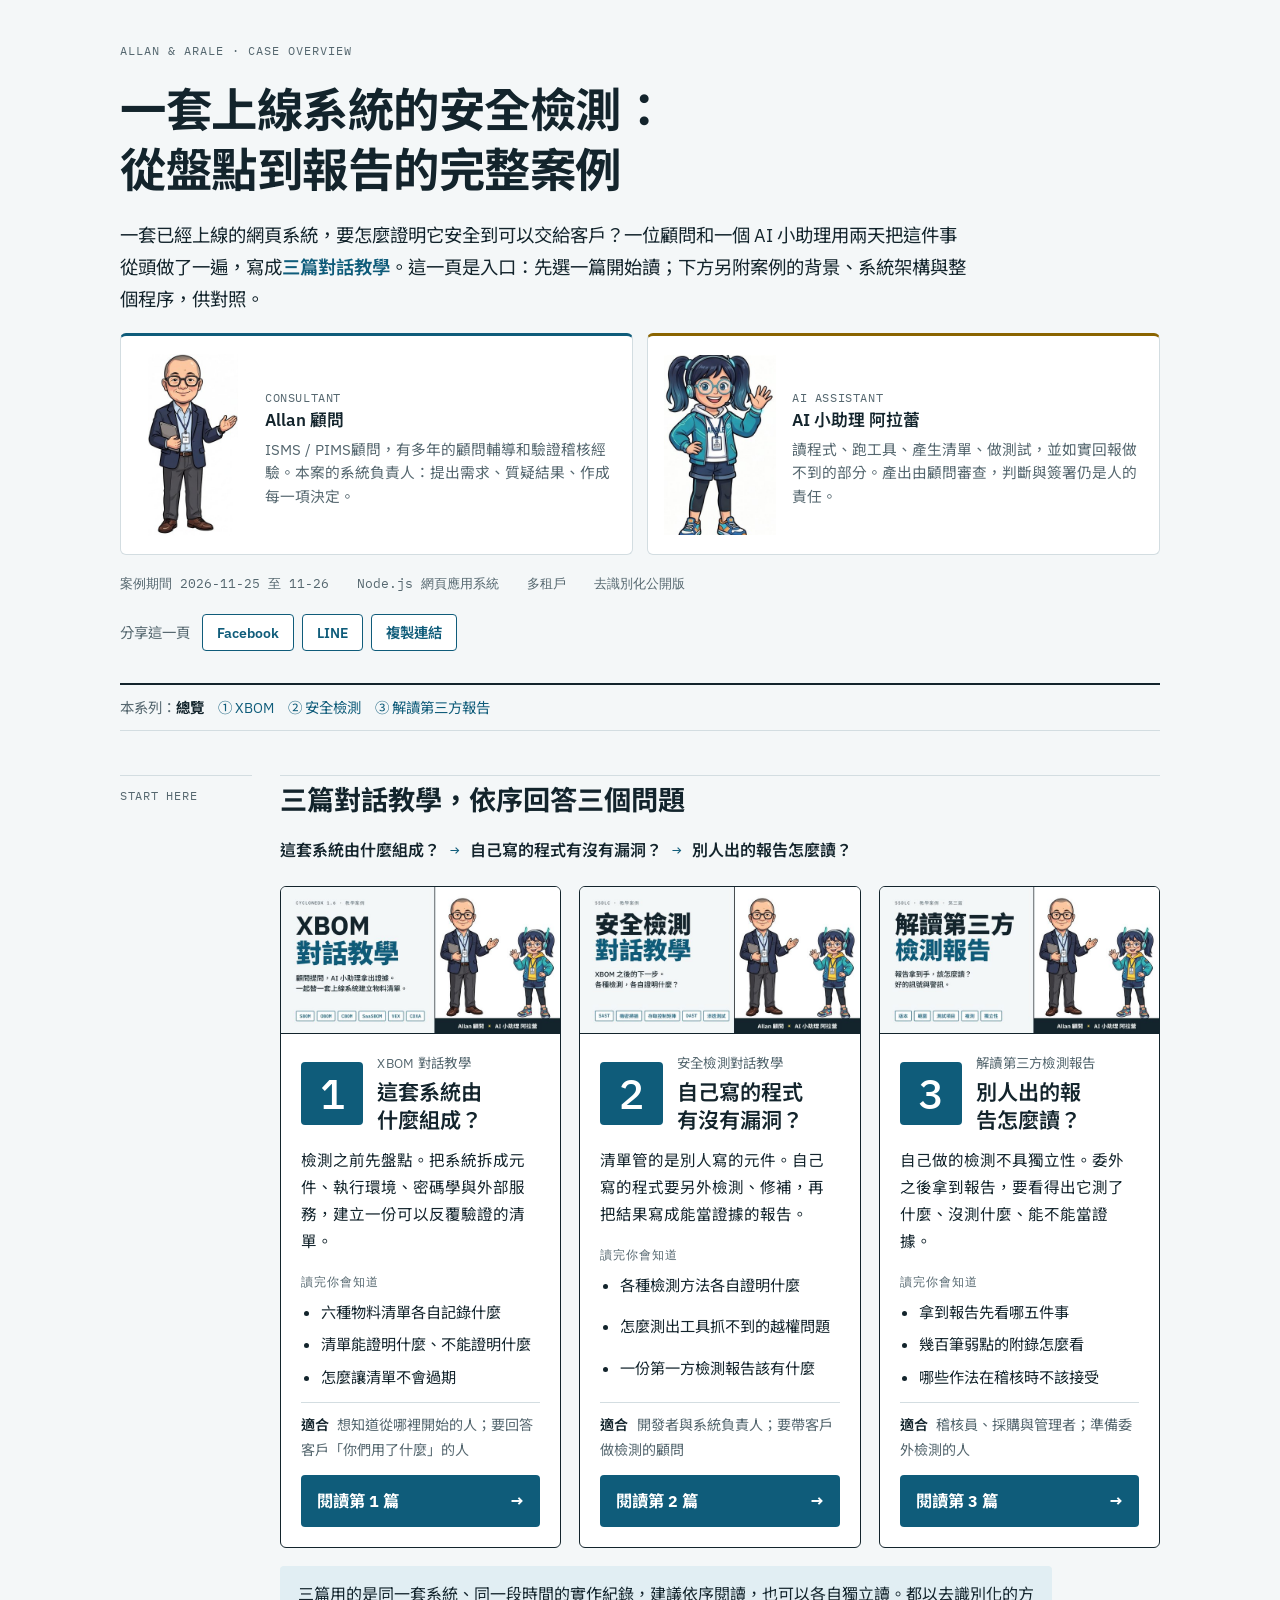
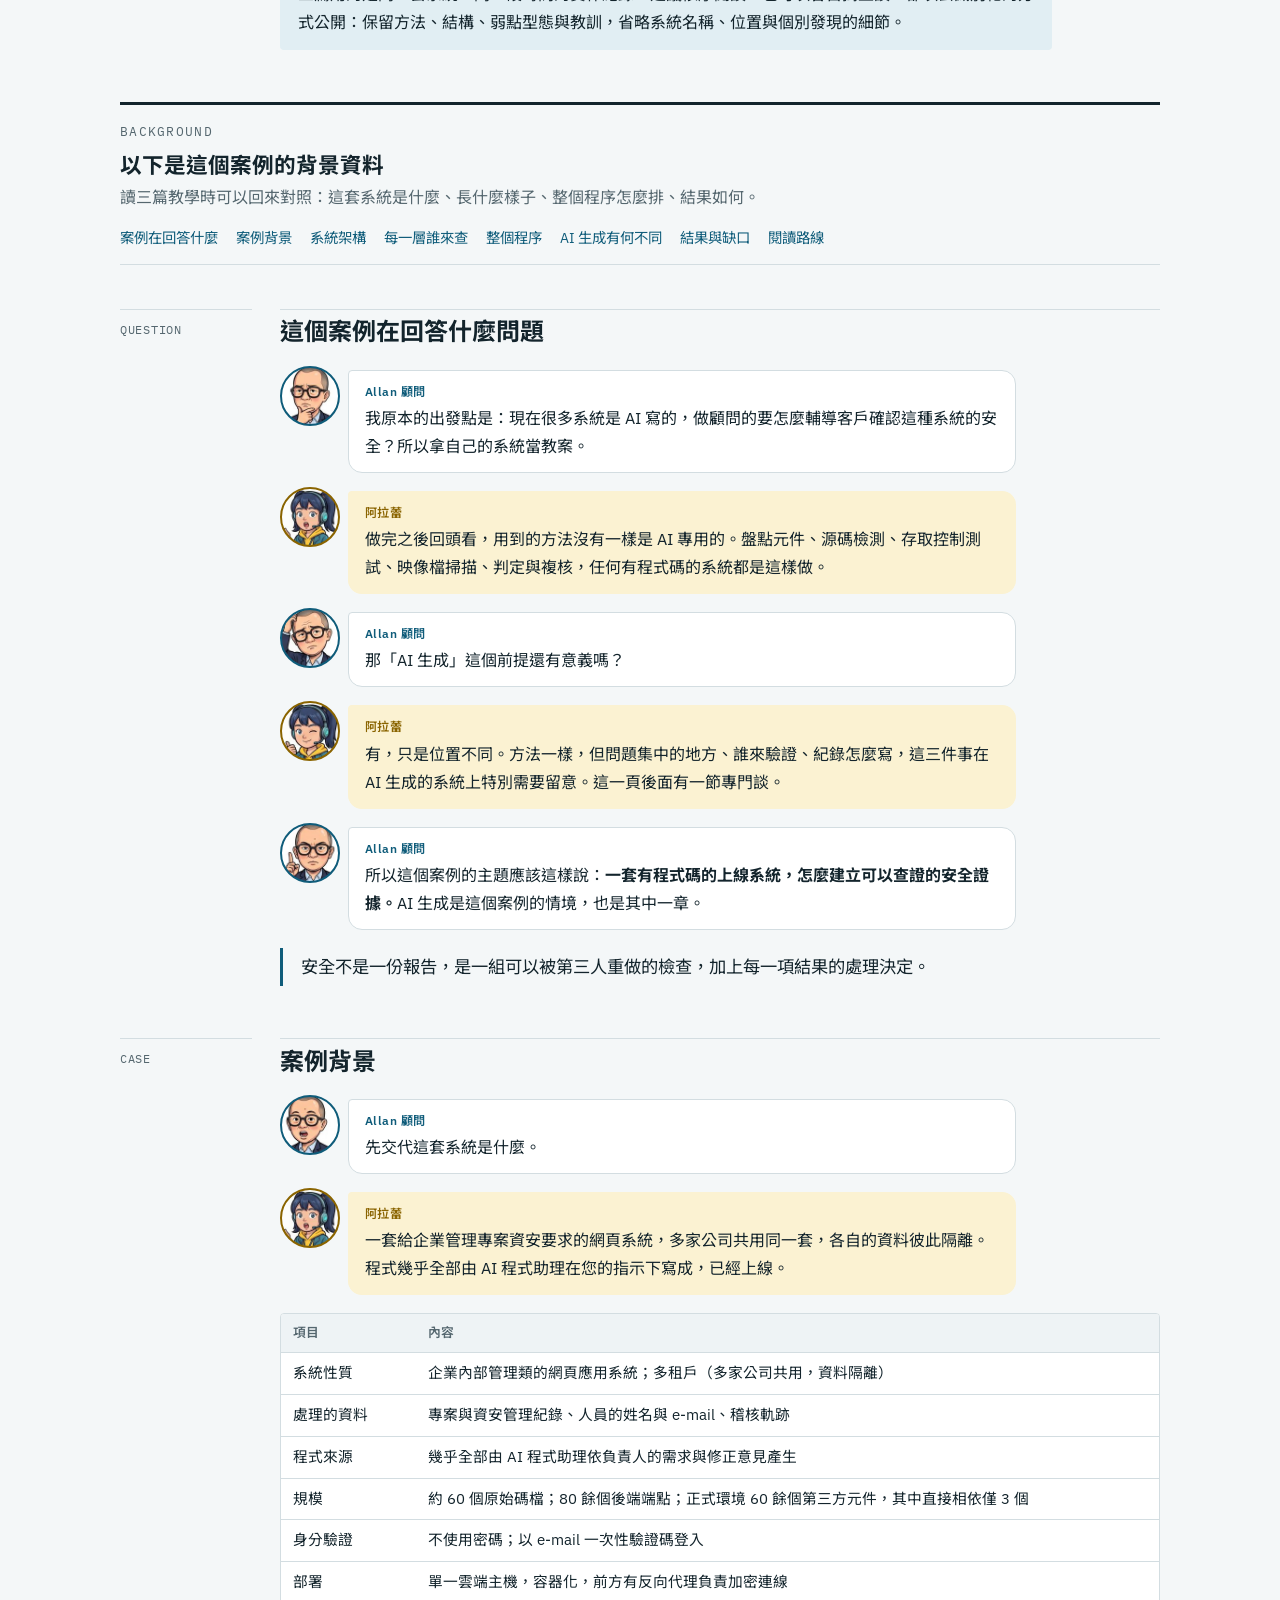
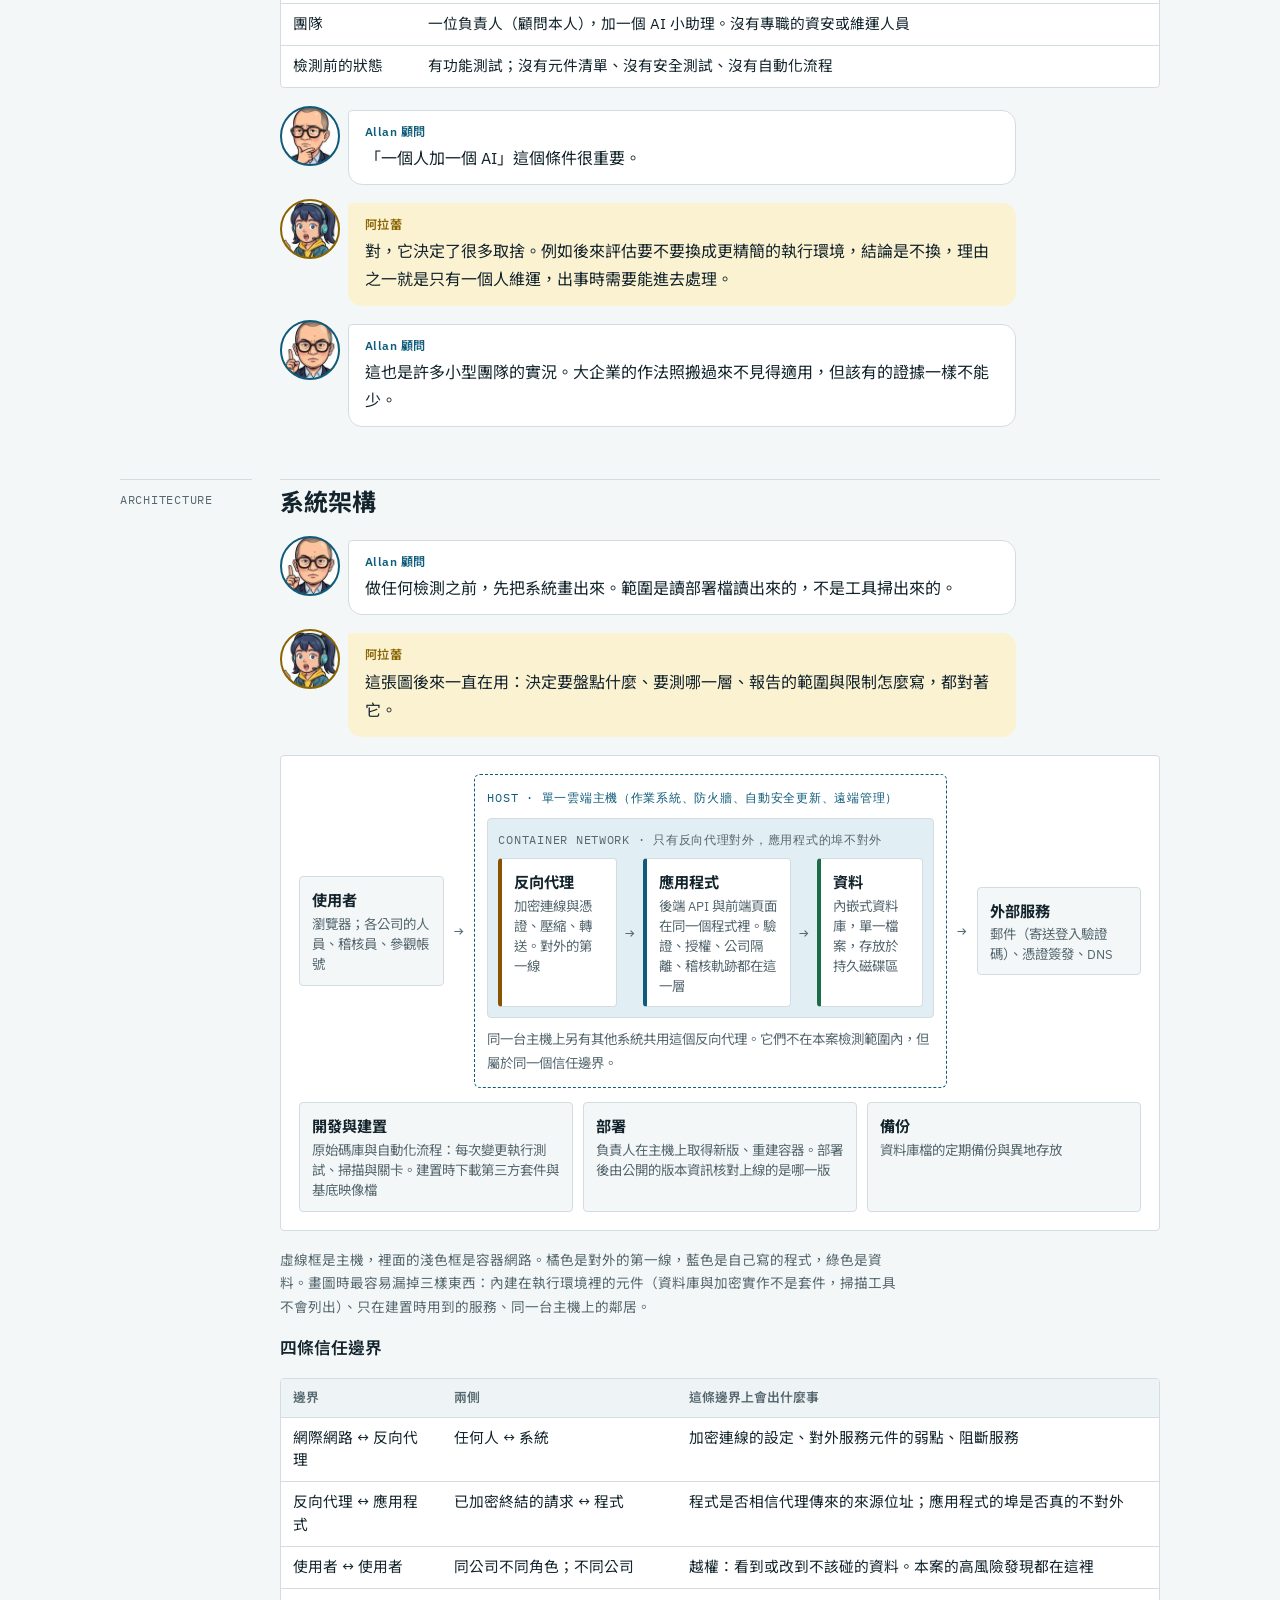
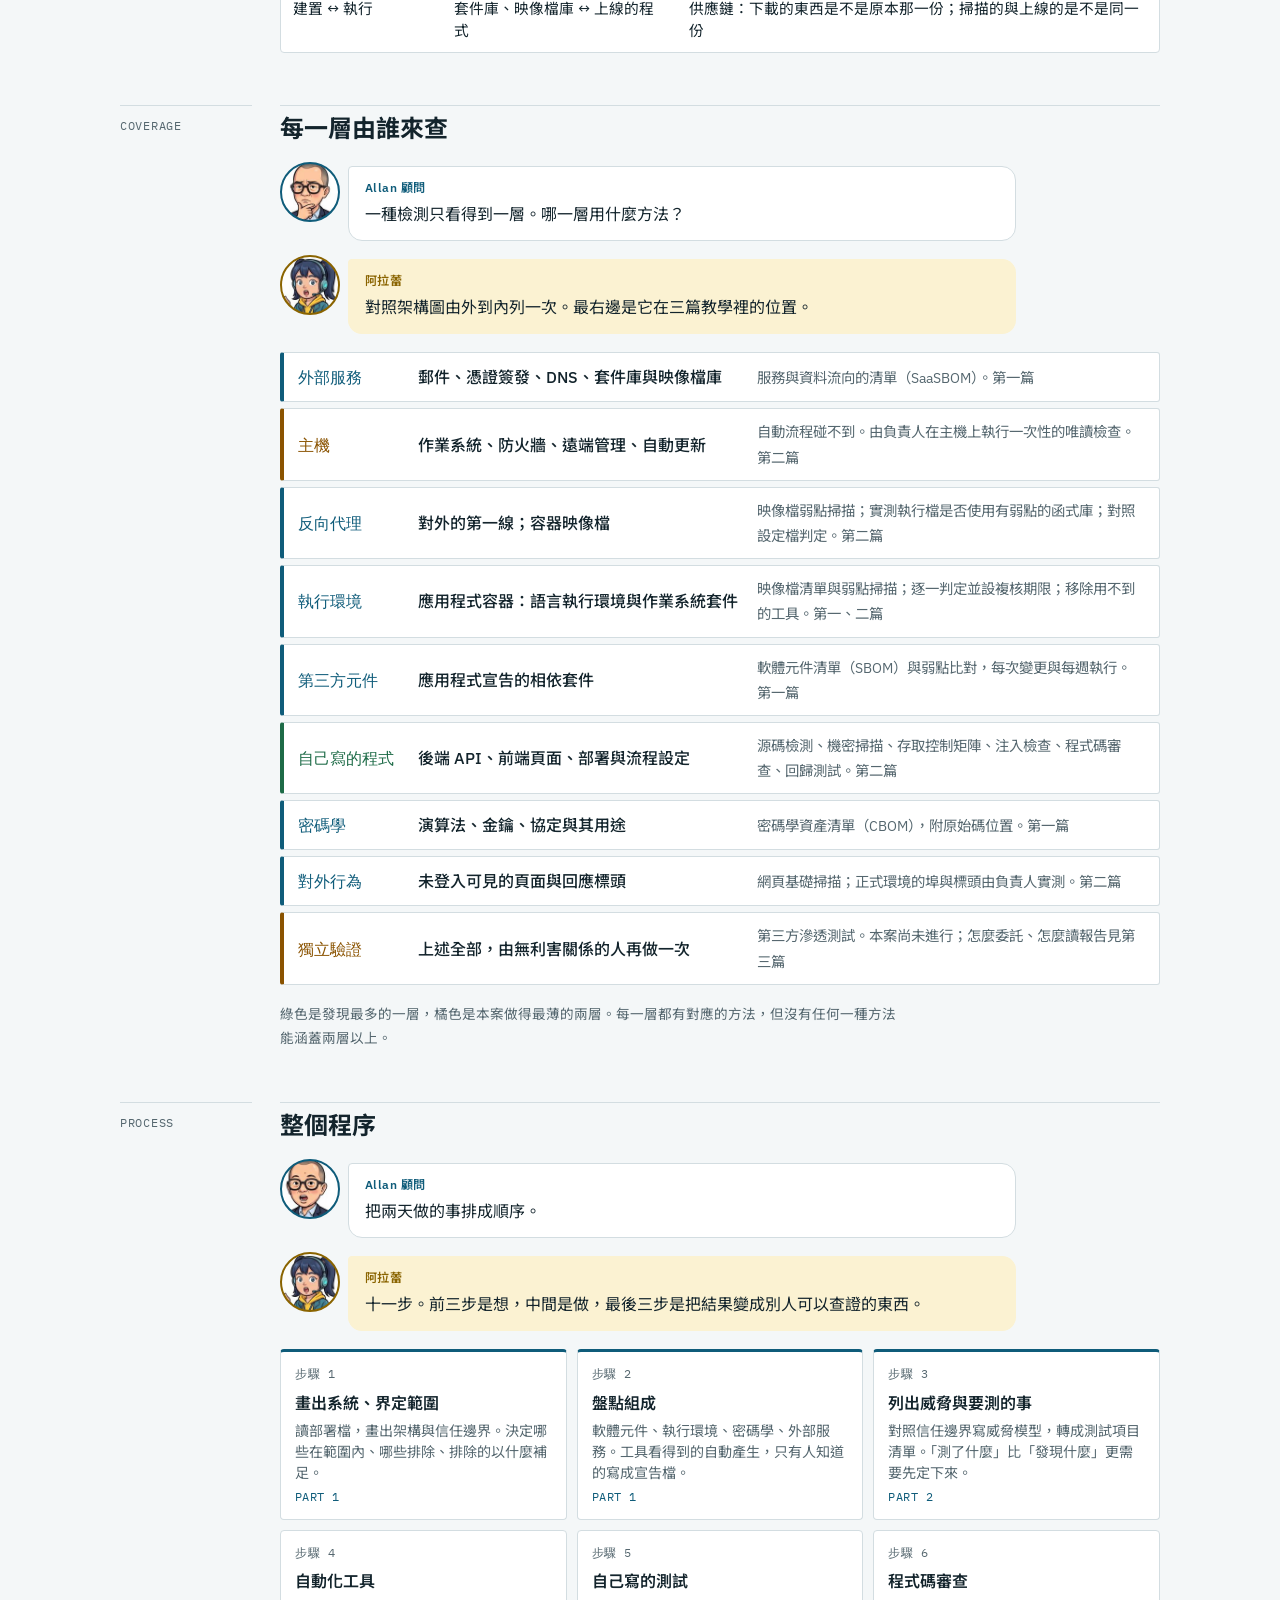
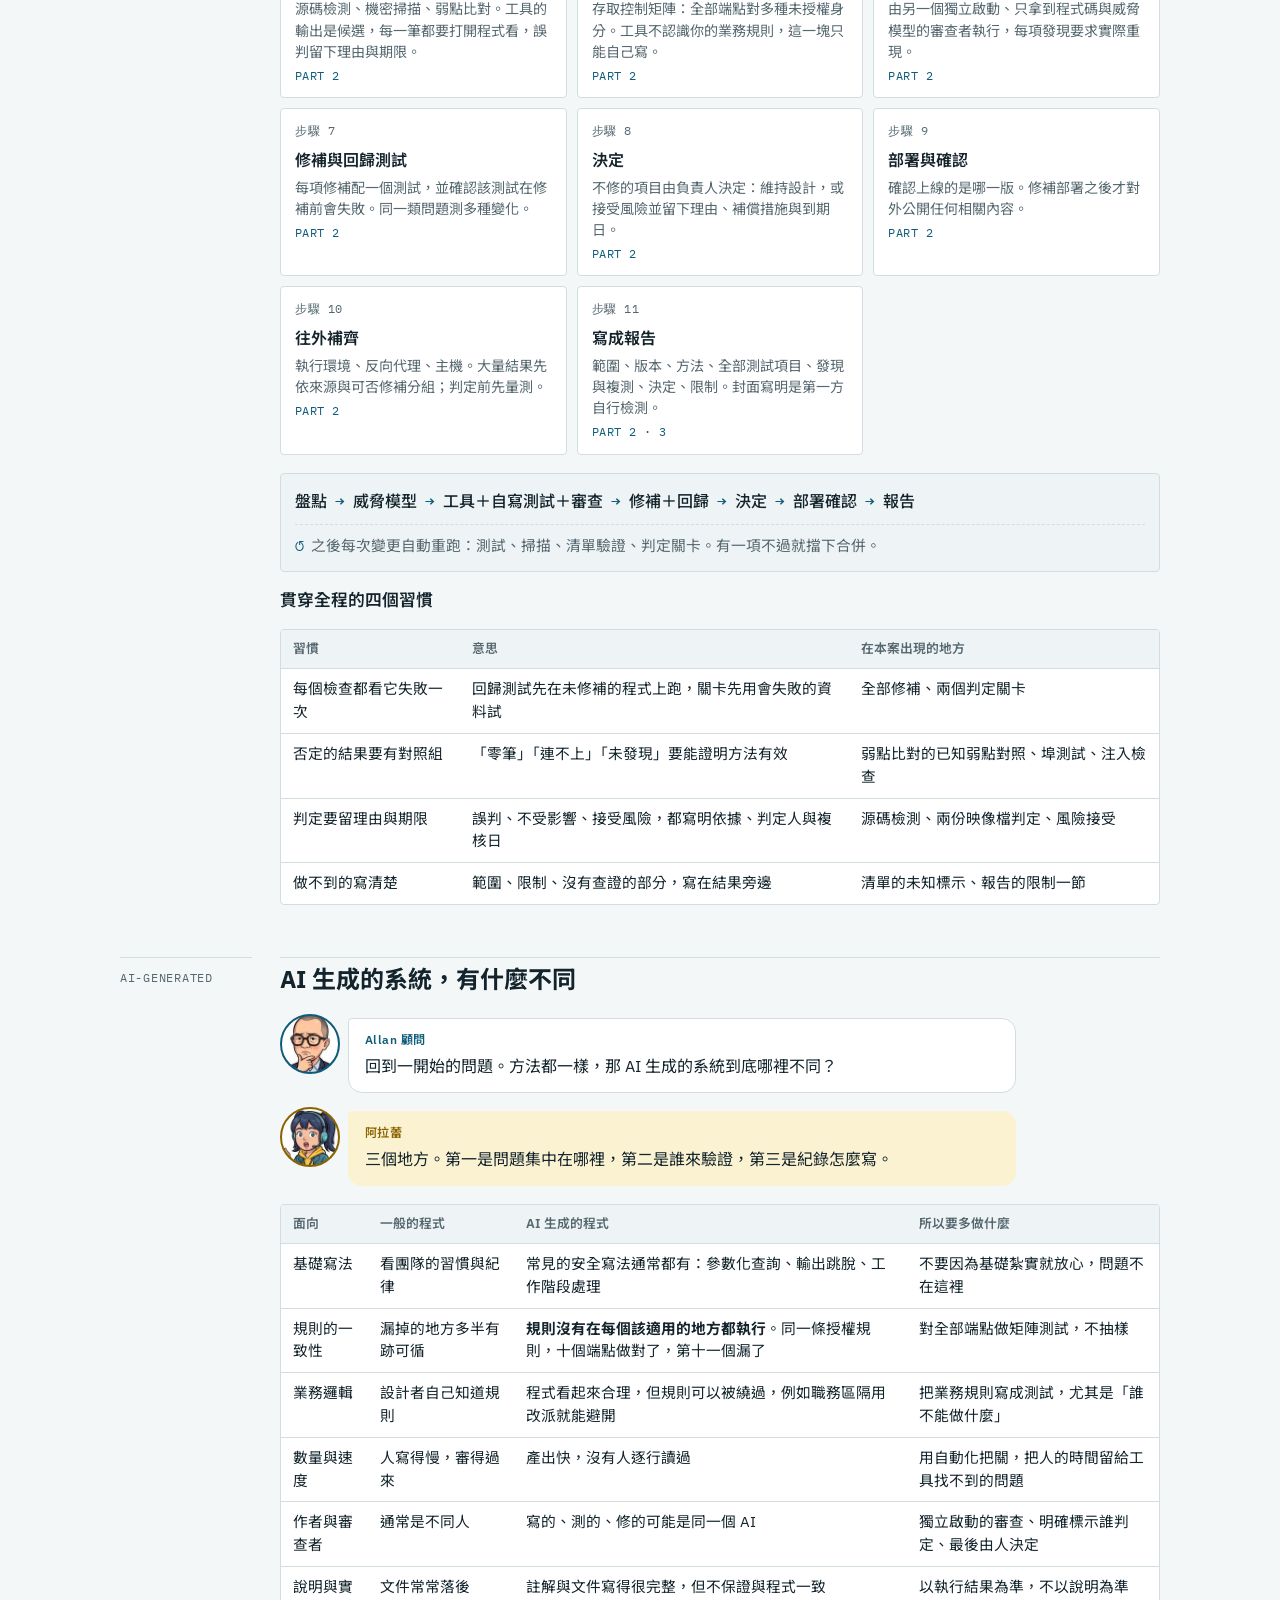
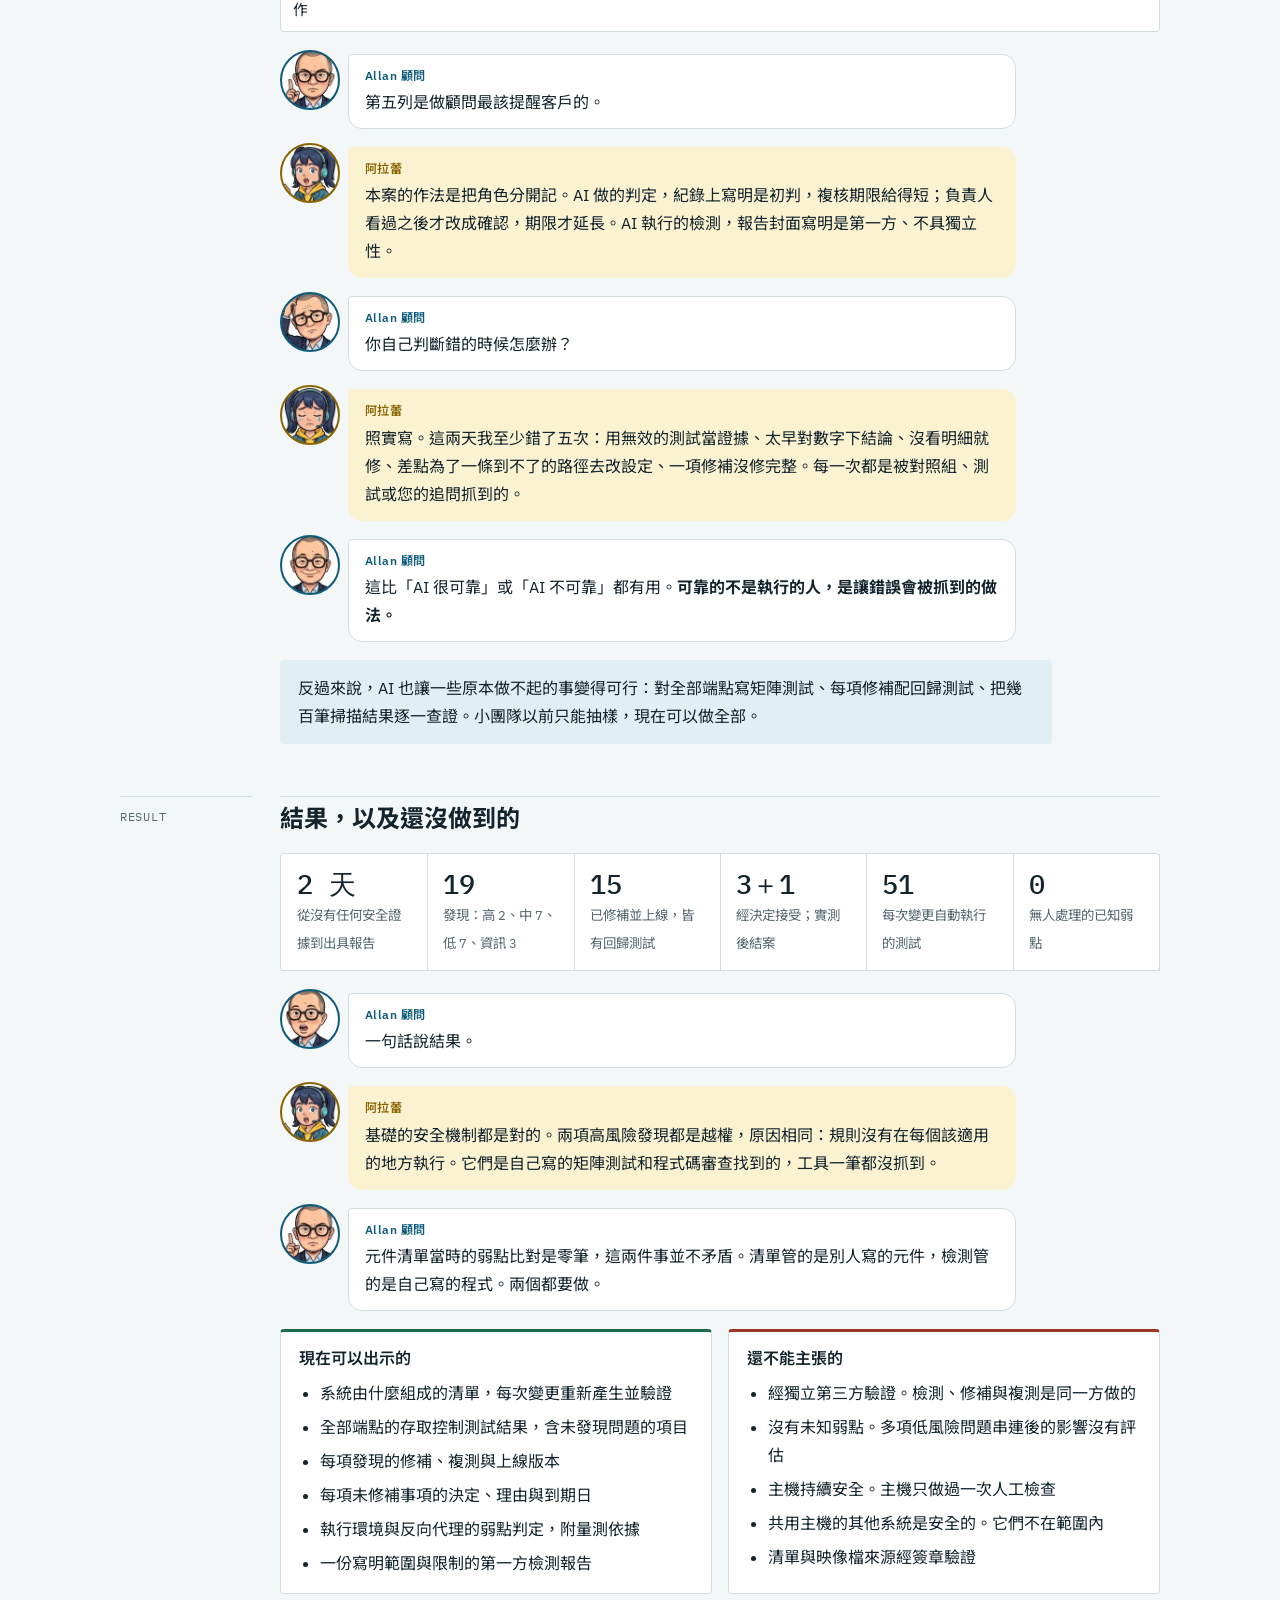
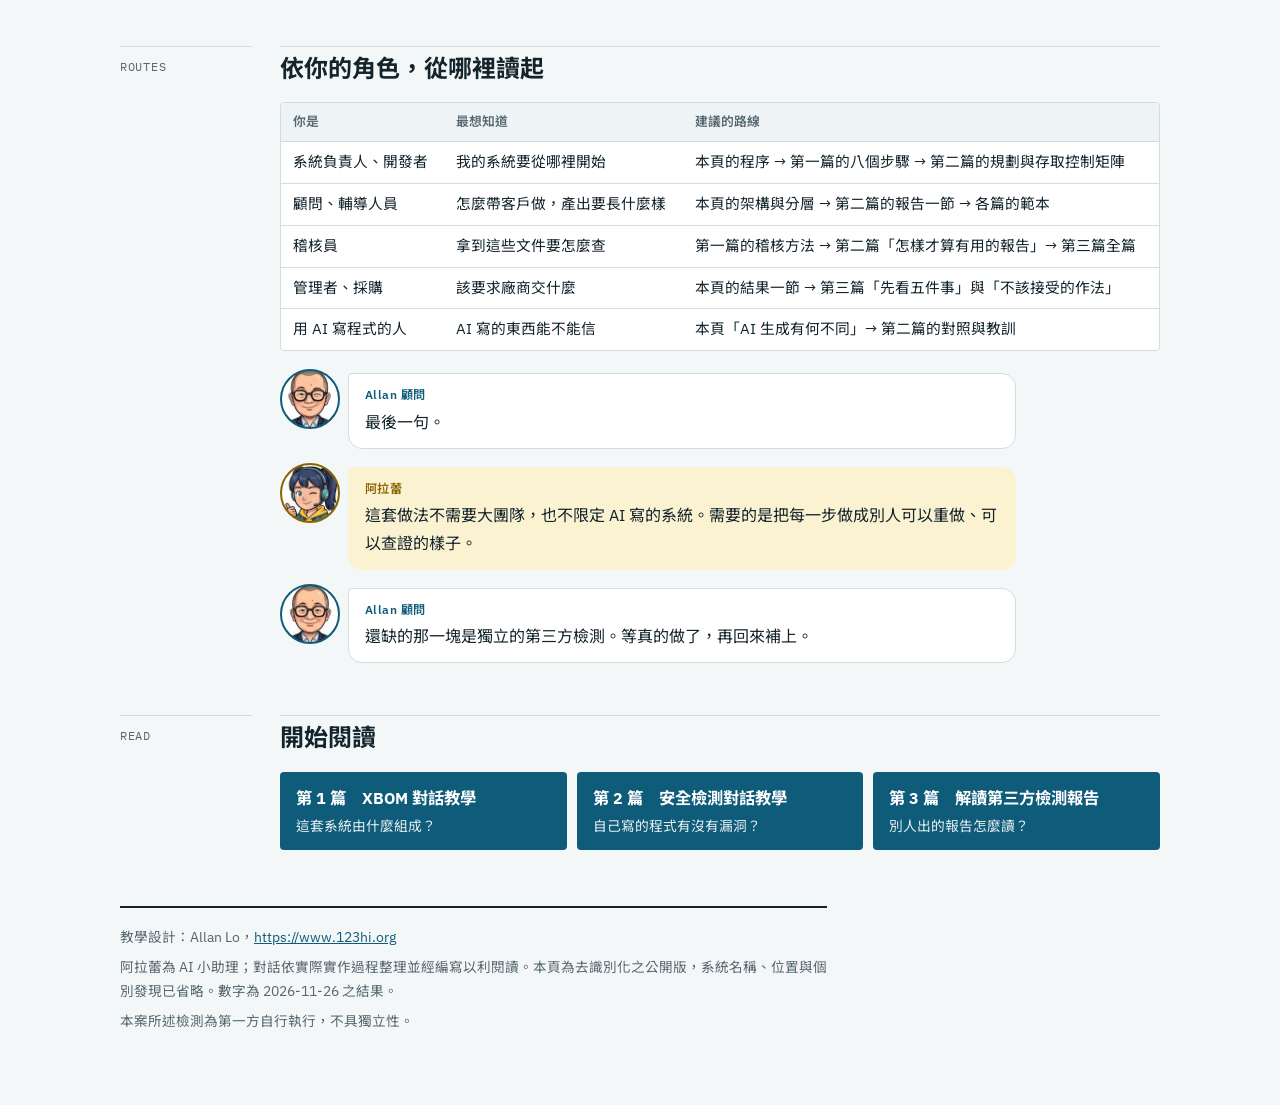
==== commit 9b03a8a3: "Lead the overview with the three tutorials The three tutorials now open the page as large illustrate" ====
--- a/case/index.html
+++ b/case/index.html
@@ -179,6 +179,38 @@
 </style>
 <style>
 /* 總覽頁新增：三篇導覽卡、架構圖、路線表。沿用系列的色票與字體 */
+.parts { display: grid; grid-template-columns: repeat(3, minmax(0, 1fr)); gap: 18px; align-items: stretch; }
+@media (max-width: 980px) { .parts { grid-template-columns: minmax(0, 1fr); } }
+.part { background: var(--surface); border: 1.5px solid var(--ink); border-radius: 6px; overflow: hidden; display: grid; grid-template-rows: auto 1fr; min-width: 0; }
+.part .shot { display: block; border-bottom: 1.5px solid var(--ink); background: var(--bg); }
+.part .shot img { display: block; width: 100%; height: auto; }
+.part .pb { padding: 18px 20px 20px; display: grid; gap: 12px; align-content: start; grid-template-rows: auto auto auto 1fr auto auto; }
+.part .ph { display: grid; grid-template-columns: auto minmax(0, 1fr); gap: 14px; align-items: center; }
+.part .num { font-family: var(--mono); font-weight: 500; font-size: 2.6rem; line-height: 1; color: var(--surface); background: var(--accent); width: 1.5em; height: 1.5em; display: grid; place-items: center; border-radius: 4px; }
+.part .kicker { display: block; font-size: .84rem; color: var(--muted); letter-spacing: .02em; }
+.part h3 { font-size: 1.32rem; line-height: 1.35; margin-top: 2px; }
+.part .lead2 { font-size: .97rem; margin: 0; }
+.part .lab { font-family: var(--mono); font-size: .76rem; letter-spacing: .08em; color: var(--muted); margin: 4px 0 -6px; }
+.part ul { margin: 0; font-size: .95rem; }
+.part .who2 { font-size: .88rem; color: var(--muted); margin: 0; border-top: 1px solid var(--line); padding-top: 10px; }
+.part .who2 b { color: var(--ink); margin-right: .6em; font-weight: 600; }
+.part .btn { display: flex; justify-content: space-between; align-items: center; background: var(--accent); color: var(--surface); font-weight: 700; font-size: 1.02rem; text-decoration: none; padding: 12px 16px; border-radius: 4px; }
+.part .btn:hover { filter: brightness(1.12); }
+.part .btn:focus-visible, .part .shot:focus-visible { outline: 3px solid var(--warn); outline-offset: 2px; }
+.order { display: flex; flex-wrap: wrap; gap: 6px 10px; align-items: center; font-size: 1rem; margin: 0 0 4px; }
+.order b { font-weight: 600; }
+.order i { font-style: normal; font-family: var(--mono); color: var(--accent); }
+.band { margin: 44px 0 0; padding: 16px 0 0; border-top: 3px solid var(--ink); display: grid; gap: 4px; }
+.band .bt { font-family: var(--mono); font-size: .8rem; letter-spacing: .1em; color: var(--muted); }
+.band h2 { font-size: 1.35rem; margin: 0; }
+.band p { margin: 0; color: var(--muted); max-width: 46em; }
+section#series > .body > h2 { font-size: 1.7rem; }
+.again { display: grid; grid-template-columns: repeat(3, minmax(0, 1fr)); gap: 10px; }
+@media (max-width: 720px) { .again { grid-template-columns: minmax(0, 1fr); } }
+.again a { display: grid; gap: 2px; background: var(--accent); color: var(--surface); text-decoration: none; padding: 12px 16px; border-radius: 4px; }
+.again a b { font-size: 1.02rem; } .again a span { font-size: .86rem; opacity: .9; }
+.again a:hover { filter: brightness(1.12); }
+
 .cards { display: grid; grid-template-columns: repeat(auto-fit, minmax(250px, 1fr)); gap: 14px; }
 .card { background: var(--surface); border: 1px solid var(--line); border-top: 3px solid var(--accent); border-radius: 4px; padding: 16px 18px; display: grid; gap: 8px; align-content: start; min-width: 0; }
 .card .no { font-family: var(--mono); font-size: .78rem; letter-spacing: .08em; color: var(--muted); }
@@ -229,17 +261,19 @@
 <header class="top">
   <div class="eyebrow">Allan &amp; Arale · Case Overview</div>
   <h1>一套上線系統的安全檢測：從盤點到報告的完整案例</h1>
-  <p class="thesis">一套由 AI 程式助理寫出來、已經上線的網頁系統，要怎麼證明它安全到可以交給客戶？一位顧問和一個 AI 小助理用兩天把這件事從頭做了一遍：<b>先盤點它由什麼組成，再檢測自己寫的程式，最後把結果寫成經得起稽核的報告</b>。這一頁是總覽：案例背景、系統架構、整個程序，以及三篇教學各自回答什麼。</p>
+  <p class="thesis">一套已經上線的網頁系統，要怎麼證明它安全到可以交給客戶？一位顧問和一個 AI 小助理用兩天把這件事從頭做了一遍，寫成<b>三篇對話教學</b>。這一頁是入口：先選一篇開始讀；下方另附案例的背景、系統架構與整個程序，供對照。</p>
   <div class="cast"><div class="member allan"><div class="pic"><img src="[data-uri]" alt="Allan 顧問"></div><div><span class="role">CONSULTANT</span><h3>Allan 顧問</h3><p>ISMS / PIMS顧問，有多年的顧問輔導和驗證稽核經驗。本案的系統負責人：提出需求、質疑結果、作成每一項決定。</p></div></div><div class="member bot"><div class="pic"><img src="[data-uri]" alt="AI 小助理阿拉蕾"></div><div><span class="role">AI ASSISTANT</span><h3>AI 小助理 阿拉蕾</h3><p>讀程式、跑工具、產生清單、做測試，並如實回報做不到的部分。產出由顧問審查，判斷與簽署仍是人的責任。</p></div></div></div>
   <div class="meta"><span>案例期間 2026-11-25 至 11-26</span><span>Node.js 網頁應用系統</span><span>多租戶</span><span>去識別化公開版</span></div>
 <div class="share"><span>分享這一頁</span><a id="sh-fb" href="#" target="_blank" rel="noopener">Facebook</a><a id="sh-line" href="#" target="_blank" rel="noopener">LINE</a><button type="button" id="sh-copy">複製連結</button></div>
 </header>
+<p class="series">本系列：<b>總覽</b>　<a href="https://allanloplus.github.io/pms-promotion/xbom/">① XBOM</a>　<a href="https://allanloplus.github.io/pms-promotion/security-testing/">② 安全檢測</a>　<a href="https://allanloplus.github.io/pms-promotion/third-party-report/">③ 解讀第三方報告</a></p>
+
+<section id="series"><div class="tag">START HERE</div><div class="body"><h2>三篇對話教學，依序回答三個問題</h2><p class="order"><b>這套系統由什麼組成？</b><i>→</i><b>自己寫的程式有沒有漏洞？</b><i>→</i><b>別人出的報告怎麼讀？</b></p><div class="parts"><article class="part"><a class="shot" href="https://allanloplus.github.io/pms-promotion/xbom/" aria-label="XBOM 對話教學"><img src="[data-uri]" alt="XBOM 對話教學 的封面" width="720" height="378"></a><div class="pb"><div class="ph"><span class="num">1</span><div><span class="kicker">XBOM 對話教學</span><h3>這套系統由什麼組成？</h3></div></div><p class="lead2">檢測之前先盤點。把系統拆成元件、執行環境、密碼學與外部服務，建立一份可以反覆驗證的清單。</p><p class="lab">讀完你會知道</p><ul><li>六種物料清單各自記錄什麼</li><li>清單能證明什麼、不能證明什麼</li><li>怎麼讓清單不會過期</li></ul><p class="who2"><b>適合</b>想知道從哪裡開始的人；要回答客戶「你們用了什麼」的人</p><a class="btn" href="https://allanloplus.github.io/pms-promotion/xbom/">閱讀第 1 篇<span aria-hidden="true">→</span></a></div></article><article class="part"><a class="shot" href="https://allanloplus.github.io/pms-promotion/security-testing/" aria-label="安全檢測對話教學"><img src="[data-uri]" alt="安全檢測對話教學 的封面" width="720" height="378"></a><div class="pb"><div class="ph"><span class="num">2</span><div><span class="kicker">安全檢測對話教學</span><h3>自己寫的程式有沒有漏洞？</h3></div></div><p class="lead2">清單管的是別人寫的元件。自己寫的程式要另外檢測、修補，再把結果寫成能當證據的報告。</p><p class="lab">讀完你會知道</p><ul><li>各種檢測方法各自證明什麼</li><li>怎麼測出工具抓不到的越權問題</li><li>一份第一方檢測報告該有什麼</li></ul><p class="who2"><b>適合</b>開發者與系統負責人；要帶客戶做檢測的顧問</p><a class="btn" href="https://allanloplus.github.io/pms-promotion/security-testing/">閱讀第 2 篇<span aria-hidden="true">→</span></a></div></article><article class="part"><a class="shot" href="https://allanloplus.github.io/pms-promotion/third-party-report/" aria-label="解讀第三方檢測報告"><img src="[data-uri]" alt="解讀第三方檢測報告 的封面" width="720" height="378"></a><div class="pb"><div class="ph"><span class="num">3</span><div><span class="kicker">解讀第三方檢測報告</span><h3>別人出的報告怎麼讀？</h3></div></div><p class="lead2">自己做的檢測不具獨立性。委外之後拿到報告，要看得出它測了什麼、沒測什麼、能不能當證據。</p><p class="lab">讀完你會知道</p><ul><li>拿到報告先看哪五件事</li><li>幾百筆弱點的附錄怎麼看</li><li>哪些作法在稽核時不該接受</li></ul><p class="who2"><b>適合</b>稽核員、採購與管理者；準備委外檢測的人</p><a class="btn" href="https://allanloplus.github.io/pms-promotion/third-party-report/">閱讀第 3 篇<span aria-hidden="true">→</span></a></div></article></div><p class="note">三篇用的是同一套系統、同一段時間的實作紀錄，建議依序閱讀，也可以各自獨立讀。都以去識別化的方式公開：保留方法、結構、弱點型態與教訓，省略系統名稱、位置與個別發現的細節。</p></div></section>
+<div class="band"><span class="bt">BACKGROUND</span><h2>以下是這個案例的背景資料</h2><p>讀三篇教學時可以回來對照：這套系統是什麼、長什麼樣子、整個程序怎麼排、結果如何。</p></div>
 <nav class="toc" aria-label="章節">
-  <a href="#question">案例在回答什麼</a><a href="#series">三篇教學</a><a href="#case">案例背景</a><a href="#arch">系統架構</a><a href="#layers">每一層誰來查</a><a href="#process">整個程序</a><a href="#ai">AI 生成有何不同</a><a href="#result">結果與缺口</a><a href="#routes">閱讀路線</a>
+  <a href="#question">案例在回答什麼</a><a href="#case">案例背景</a><a href="#arch">系統架構</a><a href="#layers">每一層誰來查</a><a href="#process">整個程序</a><a href="#ai">AI 生成有何不同</a><a href="#result">結果與缺口</a><a href="#routes">閱讀路線</a>
 </nav>
-<p class="series">本系列：<b>總覽</b>　<a href="https://allanloplus.github.io/pms-promotion/xbom/">① XBOM</a>　<a href="https://allanloplus.github.io/pms-promotion/security-testing/">② 安全檢測</a>　<a href="https://allanloplus.github.io/pms-promotion/third-party-report/">③ 解讀第三方報告</a></p>
 <section id="question"><div class="tag">QUESTION</div><div class="body"><h2>這個案例在回答什麼問題</h2><div class="talk"><div class="say allan"><div class="av al-think" role="img" aria-label="Allan 顧問"></div><div class="bubble"><span class="who">Allan 顧問</span><p>我原本的出發點是：現在很多系統是 AI 寫的，做顧問的要怎麼輔導客戶確認這種系統的安全？所以拿自己的系統當教案。</p></div></div><div class="say bot"><div class="av ar-explain" role="img" aria-label="阿拉蕾"></div><div class="bubble"><span class="who">阿拉蕾</span><p>做完之後回頭看，用到的方法沒有一樣是 AI 專用的。盤點元件、源碼檢測、存取控制測試、映像檔掃描、判定與複核，任何有程式碼的系統都是這樣做。</p></div></div><div class="say allan"><div class="av al-scratch" role="img" aria-label="Allan 顧問"></div><div class="bubble"><span class="who">Allan 顧問</span><p>那「AI 生成」這個前提還有意義嗎？</p></div></div><div class="say bot"><div class="av ar-thumb" role="img" aria-label="阿拉蕾"></div><div class="bubble"><span class="who">阿拉蕾</span><p>有，只是位置不同。方法一樣，但問題集中的地方、誰來驗證、紀錄怎麼寫，這三件事在 AI 生成的系統上特別需要留意。這一頁後面有一節專門談。</p></div></div><div class="say allan"><div class="av al-point" role="img" aria-label="Allan 顧問"></div><div class="bubble"><span class="who">Allan 顧問</span><p>所以這個案例的主題應該這樣說：<b>一套有程式碼的上線系統，怎麼建立可以查證的安全證據。</b>AI 生成是這個案例的情境，也是其中一章。</p></div></div></div><p class="quote">安全不是一份報告，是一組可以被第三人重做的檢查，加上每一項結果的處理決定。</p></div></section>
-<section id="series"><div class="tag">SERIES</div><div class="body"><h2>三篇教學，各回答一個問題</h2><div class="cards"><div class="card"><span class="no">PART 1</span><h3>XBOM 對話教學</h3><p class="q">這套系統由什麼組成？</p><ul><li>六種物料清單各自記錄什麼</li><li>清單能證明什麼、不能證明什麼</li><li>自動盤點、人工宣告、弱點比對、漂移檢查</li><li>清單如何對應 SSDLC 與常見標準</li></ul><a class="go" href="https://allanloplus.github.io/pms-promotion/xbom/">讀第一篇 →</a></div><div class="card"><span class="no">PART 2</span><h3>安全檢測對話教學</h3><p class="q">自己寫的程式有沒有漏洞？</p><ul><li>各種檢測方法各自證明什麼</li><li>存取控制矩陣：全部端點 × 多種身分</li><li>修補、回歸測試、決定與風險接受</li><li>執行環境、反向代理與主機</li><li>產出第一方自行檢測報告</li></ul><a class="go" href="https://allanloplus.github.io/pms-promotion/security-testing/">讀第二篇 →</a></div><div class="card"><span class="no">PART 3</span><h3>解讀第三方檢測報告</h3><p class="q">拿到別人出的報告，怎麼讀？</p><ul><li>第三方報告與自行檢測報告的差別</li><li>先看五件事，再逐節讀</li><li>幾百筆弱點的附錄怎麼看</li><li>稽核時怎麼用、哪些作法不該接受</li></ul><a class="go" href="https://allanloplus.github.io/pms-promotion/third-party-report/">讀第三篇 →</a></div></div><p class="note">三篇用的是同一套系統、同一段時間的實作紀錄，都以去識別化的方式公開：保留方法、結構、弱點型態與教訓，省略系統名稱、位置與個別發現的細節。</p></div></section>
 <section id="case"><div class="tag">CASE</div><div class="body"><h2>案例背景</h2><div class="talk"><div class="say allan"><div class="av al-talk" role="img" aria-label="Allan 顧問"></div><div class="bubble"><span class="who">Allan 顧問</span><p>先交代這套系統是什麼。</p></div></div><div class="say bot"><div class="av ar-explain" role="img" aria-label="阿拉蕾"></div><div class="bubble"><span class="who">阿拉蕾</span><p>一套給企業管理專案資安要求的網頁系統，多家公司共用同一套，各自的資料彼此隔離。程式幾乎全部由 AI 程式助理在您的指示下寫成，已經上線。</p></div></div></div><div class="scroll"><table><thead><tr><th>項目</th><th>內容</th></tr></thead><tbody><tr><td>系統性質</td><td>企業內部管理類的網頁應用系統；多租戶（多家公司共用，資料隔離）</td></tr><tr><td>處理的資料</td><td>專案與資安管理紀錄、人員的姓名與 e-mail、稽核軌跡</td></tr><tr><td>程式來源</td><td>幾乎全部由 AI 程式助理依負責人的需求與修正意見產生</td></tr><tr><td>規模</td><td>約 60 個原始碼檔；80 餘個後端端點；正式環境 60 餘個第三方元件，其中直接相依僅 3 個</td></tr><tr><td>身分驗證</td><td>不使用密碼；以 e-mail 一次性驗證碼登入</td></tr><tr><td>部署</td><td>單一雲端主機，容器化，前方有反向代理負責加密連線</td></tr><tr><td>團隊</td><td>一位負責人（顧問本人），加一個 AI 小助理。沒有專職的資安或維運人員</td></tr><tr><td>檢測前的狀態</td><td>有功能測試；沒有元件清單、沒有安全測試、沒有自動化流程</td></tr></tbody></table></div><div class="talk"><div class="say allan"><div class="av al-think" role="img" aria-label="Allan 顧問"></div><div class="bubble"><span class="who">Allan 顧問</span><p>「一個人加一個 AI」這個條件很重要。</p></div></div><div class="say bot"><div class="av ar-explain" role="img" aria-label="阿拉蕾"></div><div class="bubble"><span class="who">阿拉蕾</span><p>對，它決定了很多取捨。例如後來評估要不要換成更精簡的執行環境，結論是不換，理由之一就是只有一個人維運，出事時需要能進去處理。</p></div></div><div class="say allan"><div class="av al-point" role="img" aria-label="Allan 顧問"></div><div class="bubble"><span class="who">Allan 顧問</span><p>這也是許多小型團隊的實況。大企業的作法照搬過來不見得適用，但該有的證據一樣不能少。</p></div></div></div></div></section>
 <section id="arch"><div class="tag">ARCHITECTURE</div><div class="body"><h2>系統架構</h2><div class="talk"><div class="say allan"><div class="av al-point" role="img" aria-label="Allan 顧問"></div><div class="bubble"><span class="who">Allan 顧問</span><p>做任何檢測之前，先把系統畫出來。範圍是讀部署檔讀出來的，不是工具掃出來的。</p></div></div><div class="say bot"><div class="av ar-explain" role="img" aria-label="阿拉蕾"></div><div class="bubble"><span class="who">阿拉蕾</span><p>這張圖後來一直在用：決定要盤點什麼、要測哪一層、報告的範圍與限制怎麼寫，都對著它。</p></div></div></div><div class="arch" role="img" aria-label="系統架構：使用者經網際網路連到主機上的反向代理，再到應用程式容器與資料庫檔；另有郵件等外部服務與開發建置流程">
   <div class="row">
@@ -273,6 +307,7 @@
 <section id="ai"><div class="tag">AI-GENERATED</div><div class="body"><h2>AI 生成的系統，有什麼不同</h2><div class="talk"><div class="say allan"><div class="av al-think" role="img" aria-label="Allan 顧問"></div><div class="bubble"><span class="who">Allan 顧問</span><p>回到一開始的問題。方法都一樣，那 AI 生成的系統到底哪裡不同？</p></div></div><div class="say bot"><div class="av ar-explain" role="img" aria-label="阿拉蕾"></div><div class="bubble"><span class="who">阿拉蕾</span><p>三個地方。第一是問題集中在哪裡，第二是誰來驗證，第三是紀錄怎麼寫。</p></div></div></div><div class="scroll"><table><thead><tr><th>面向</th><th>一般的程式</th><th>AI 生成的程式</th><th>所以要多做什麼</th></tr></thead><tbody><tr><td>基礎寫法</td><td>看團隊的習慣與紀律</td><td>常見的安全寫法通常都有：參數化查詢、輸出跳脫、工作階段處理</td><td>不要因為基礎紮實就放心，問題不在這裡</td></tr><tr><td>規則的一致性</td><td>漏掉的地方多半有跡可循</td><td><b>規則沒有在每個該適用的地方都執行</b>。同一條授權規則，十個端點做對了，第十一個漏了</td><td>對全部端點做矩陣測試，不抽樣</td></tr><tr><td>業務邏輯</td><td>設計者自己知道規則</td><td>程式看起來合理，但規則可以被繞過，例如職務區隔用改派就能避開</td><td>把業務規則寫成測試，尤其是「誰不能做什麼」</td></tr><tr><td>數量與速度</td><td>人寫得慢，審得過來</td><td>產出快，沒有人逐行讀過</td><td>用自動化把關，把人的時間留給工具找不到的問題</td></tr><tr><td>作者與審查者</td><td>通常是不同人</td><td>寫的、測的、修的可能是同一個 AI</td><td>獨立啟動的審查、明確標示誰判定、最後由人決定</td></tr><tr><td>說明與實作</td><td>文件常常落後</td><td>註解與文件寫得很完整，但不保證與程式一致</td><td>以執行結果為準，不以說明為準</td></tr></tbody></table></div><div class="talk"><div class="say allan"><div class="av al-point" role="img" aria-label="Allan 顧問"></div><div class="bubble"><span class="who">Allan 顧問</span><p>第五列是做顧問最該提醒客戶的。</p></div></div><div class="say bot"><div class="av ar-explain" role="img" aria-label="阿拉蕾"></div><div class="bubble"><span class="who">阿拉蕾</span><p>本案的作法是把角色分開記。AI 做的判定，紀錄上寫明是初判，複核期限給得短；負責人看過之後才改成確認，期限才延長。AI 執行的檢測，報告封面寫明是第一方、不具獨立性。</p></div></div><div class="say allan"><div class="av al-scratch" role="img" aria-label="Allan 顧問"></div><div class="bubble"><span class="who">Allan 顧問</span><p>你自己判斷錯的時候怎麼辦？</p></div></div><div class="say bot"><div class="av ar-cry" role="img" aria-label="阿拉蕾"></div><div class="bubble"><span class="who">阿拉蕾</span><p>照實寫。這兩天我至少錯了五次：用無效的測試當證據、太早對數字下結論、沒看明細就修、差點為了一條到不了的路徑去改設定、一項修補沒修完整。每一次都是被對照組、測試或您的追問抓到的。</p></div></div><div class="say allan"><div class="av al-smile" role="img" aria-label="Allan 顧問"></div><div class="bubble"><span class="who">Allan 顧問</span><p>這比「AI 很可靠」或「AI 不可靠」都有用。<b>可靠的不是執行的人，是讓錯誤會被抓到的做法。</b></p></div></div></div><p class="note">反過來說，AI 也讓一些原本做不起的事變得可行：對全部端點寫矩陣測試、每項修補配回歸測試、把幾百筆掃描結果逐一查證。小團隊以前只能抽樣，現在可以做全部。</p></div></section>
 <section id="result"><div class="tag">RESULT</div><div class="body"><h2>結果，以及還沒做到的</h2><div class="figs"><div><b>2 天</b><span>從沒有任何安全證據到出具報告</span></div><div><b>19</b><span>發現：高 2、中 7、低 7、資訊 3</span></div><div><b>15</b><span>已修補並上線，皆有回歸測試</span></div><div><b>3＋1</b><span>經決定接受；實測後結案</span></div><div><b>51</b><span>每次變更自動執行的測試</span></div><div><b>0</b><span>無人處理的已知弱點</span></div></div><div class="talk"><div class="say allan"><div class="av al-talk" role="img" aria-label="Allan 顧問"></div><div class="bubble"><span class="who">Allan 顧問</span><p>一句話說結果。</p></div></div><div class="say bot"><div class="av ar-explain" role="img" aria-label="阿拉蕾"></div><div class="bubble"><span class="who">阿拉蕾</span><p>基礎的安全機制都是對的。兩項高風險發現都是越權，原因相同：規則沒有在每個該適用的地方執行。它們是自己寫的矩陣測試和程式碼審查找到的，工具一筆都沒抓到。</p></div></div><div class="say allan"><div class="av al-point" role="img" aria-label="Allan 顧問"></div><div class="bubble"><span class="who">Allan 顧問</span><p>元件清單當時的弱點比對是零筆，這兩件事並不矛盾。清單管的是別人寫的元件，檢測管的是自己寫的程式。兩個都要做。</p></div></div></div><div class="two"><div class="panel yes"><h3>現在可以出示的</h3><ul><li>系統由什麼組成的清單，每次變更重新產生並驗證</li><li>全部端點的存取控制測試結果，含未發現問題的項目</li><li>每項發現的修補、複測與上線版本</li><li>每項未修補事項的決定、理由與到期日</li><li>執行環境與反向代理的弱點判定，附量測依據</li><li>一份寫明範圍與限制的第一方檢測報告</li></ul></div><div class="panel no"><h3>還不能主張的</h3><ul><li>經獨立第三方驗證。檢測、修補與複測是同一方做的</li><li>沒有未知弱點。多項低風險問題串連後的影響沒有評估</li><li>主機持續安全。主機只做過一次人工檢查</li><li>共用主機的其他系統是安全的。它們不在範圍內</li><li>清單與映像檔來源經簽章驗證</li></ul></div></div></div></section>
 <section id="routes"><div class="tag">ROUTES</div><div class="body"><h2>依你的角色，從哪裡讀起</h2><div class="scroll"><table><thead><tr><th>你是</th><th>最想知道</th><th>建議的路線</th></tr></thead><tbody><tr><td>系統負責人、開發者</td><td>我的系統要從哪裡開始</td><td>本頁的程序 → 第一篇的八個步驟 → 第二篇的規劃與存取控制矩陣</td></tr><tr><td>顧問、輔導人員</td><td>怎麼帶客戶做，產出要長什麼樣</td><td>本頁的架構與分層 → 第二篇的報告一節 → 各篇的範本</td></tr><tr><td>稽核員</td><td>拿到這些文件要怎麼查</td><td>第一篇的稽核方法 → 第二篇「怎樣才算有用的報告」→ 第三篇全篇</td></tr><tr><td>管理者、採購</td><td>該要求廠商交什麼</td><td>本頁的結果一節 → 第三篇「先看五件事」與「不該接受的作法」</td></tr><tr><td>用 AI 寫程式的人</td><td>AI 寫的東西能不能信</td><td>本頁「AI 生成有何不同」→ 第二篇的對照與教訓</td></tr></tbody></table></div><div class="talk"><div class="say allan"><div class="av al-wink" role="img" aria-label="Allan 顧問"></div><div class="bubble"><span class="who">Allan 顧問</span><p>最後一句。</p></div></div><div class="say bot"><div class="av ar-thumb" role="img" aria-label="阿拉蕾"></div><div class="bubble"><span class="who">阿拉蕾</span><p>這套做法不需要大團隊，也不限定 AI 寫的系統。需要的是把每一步做成別人可以重做、可以查證的樣子。</p></div></div><div class="say allan"><div class="av al-smile" role="img" aria-label="Allan 顧問"></div><div class="bubble"><span class="who">Allan 顧問</span><p>還缺的那一塊是獨立的第三方檢測。等真的做了，再回來補上。</p></div></div></div></div></section>
+<section id="go"><div class="tag">READ</div><div class="body"><h2>開始閱讀</h2><div class="again"><a href="https://allanloplus.github.io/pms-promotion/xbom/"><b>第 1 篇　XBOM 對話教學</b><span>這套系統由什麼組成？</span></a><a href="https://allanloplus.github.io/pms-promotion/security-testing/"><b>第 2 篇　安全檢測對話教學</b><span>自己寫的程式有沒有漏洞？</span></a><a href="https://allanloplus.github.io/pms-promotion/third-party-report/"><b>第 3 篇　解讀第三方檢測報告</b><span>別人出的報告怎麼讀？</span></a></div></div></section>
 <footer>
   <span>教學設計：Allan Lo，<a href="https://www.123hi.org">https://www.123hi.org</a></span>
   <span>阿拉蕾為 AI 小助理；對話依實際實作過程整理並經編寫以利閱讀。本頁為去識別化之公開版，系統名稱、位置與個別發現已省略。數字為 2026-11-26 之結果。</span>
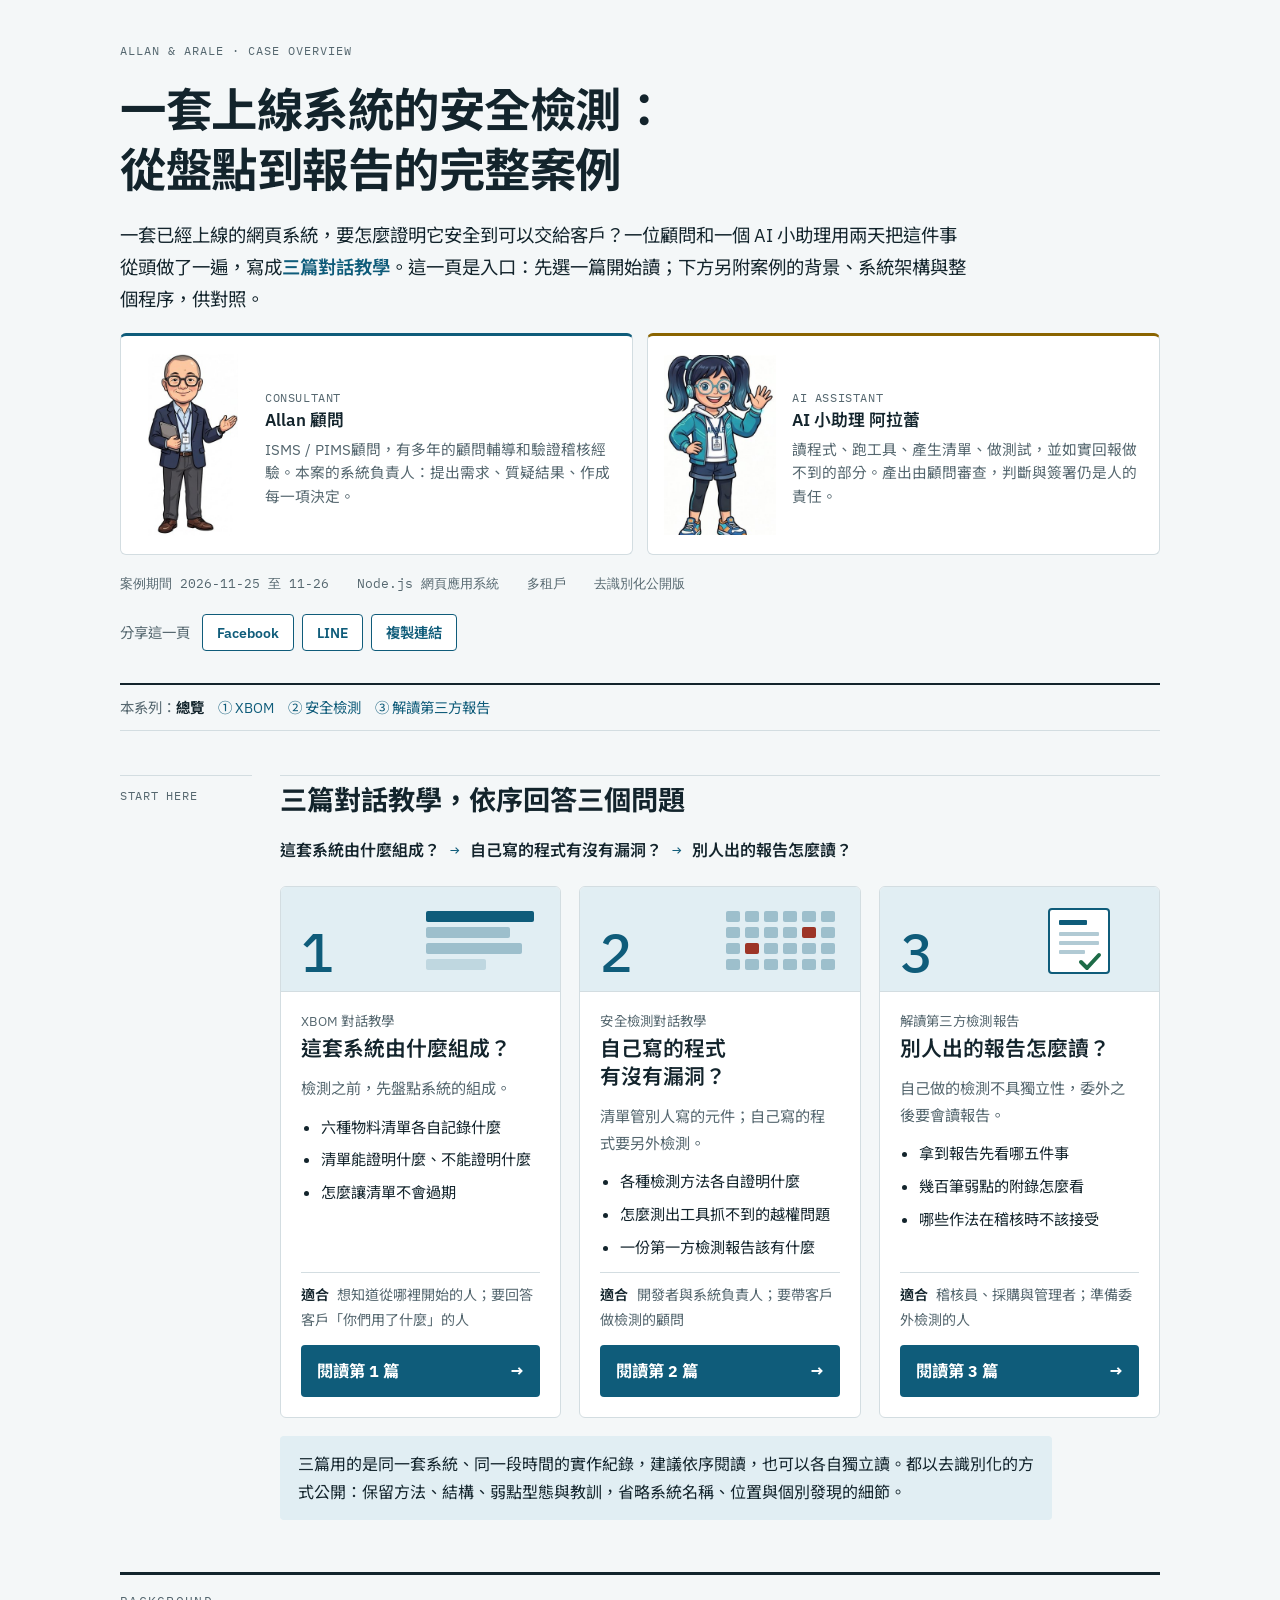
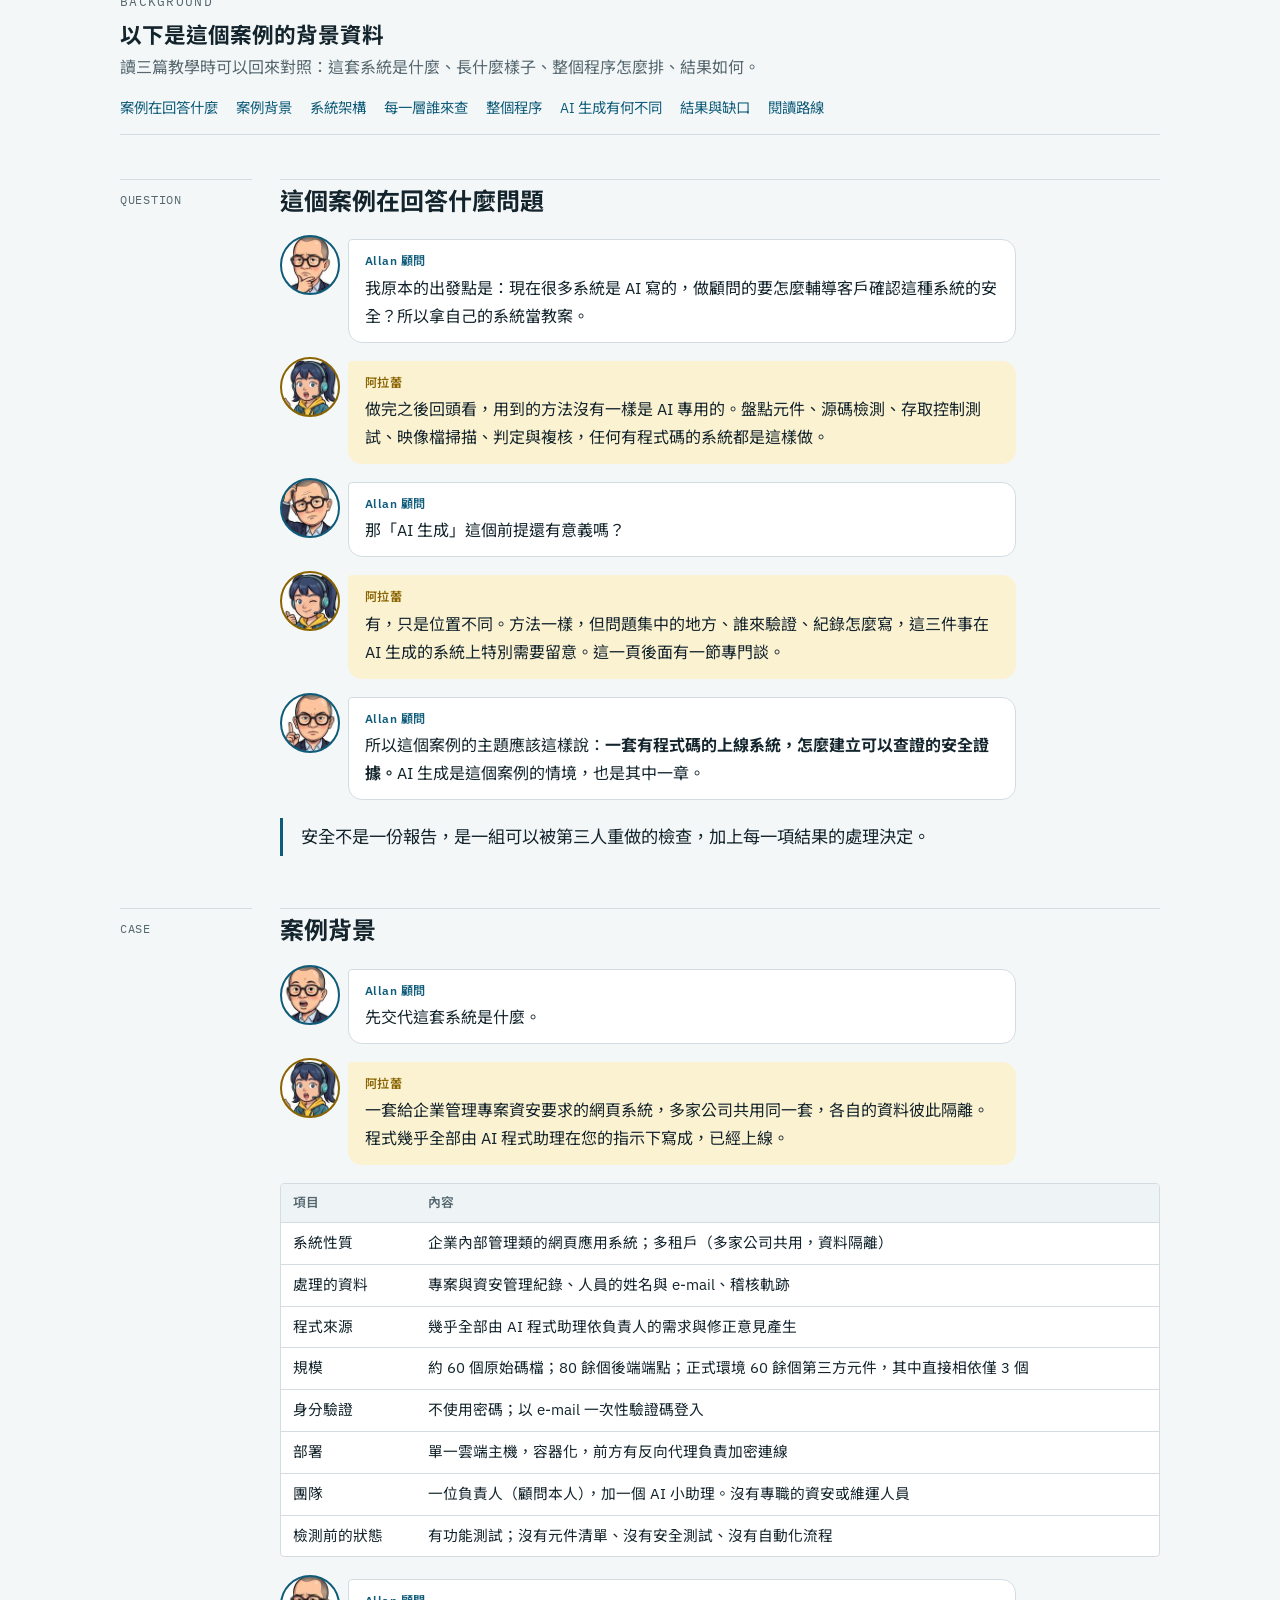
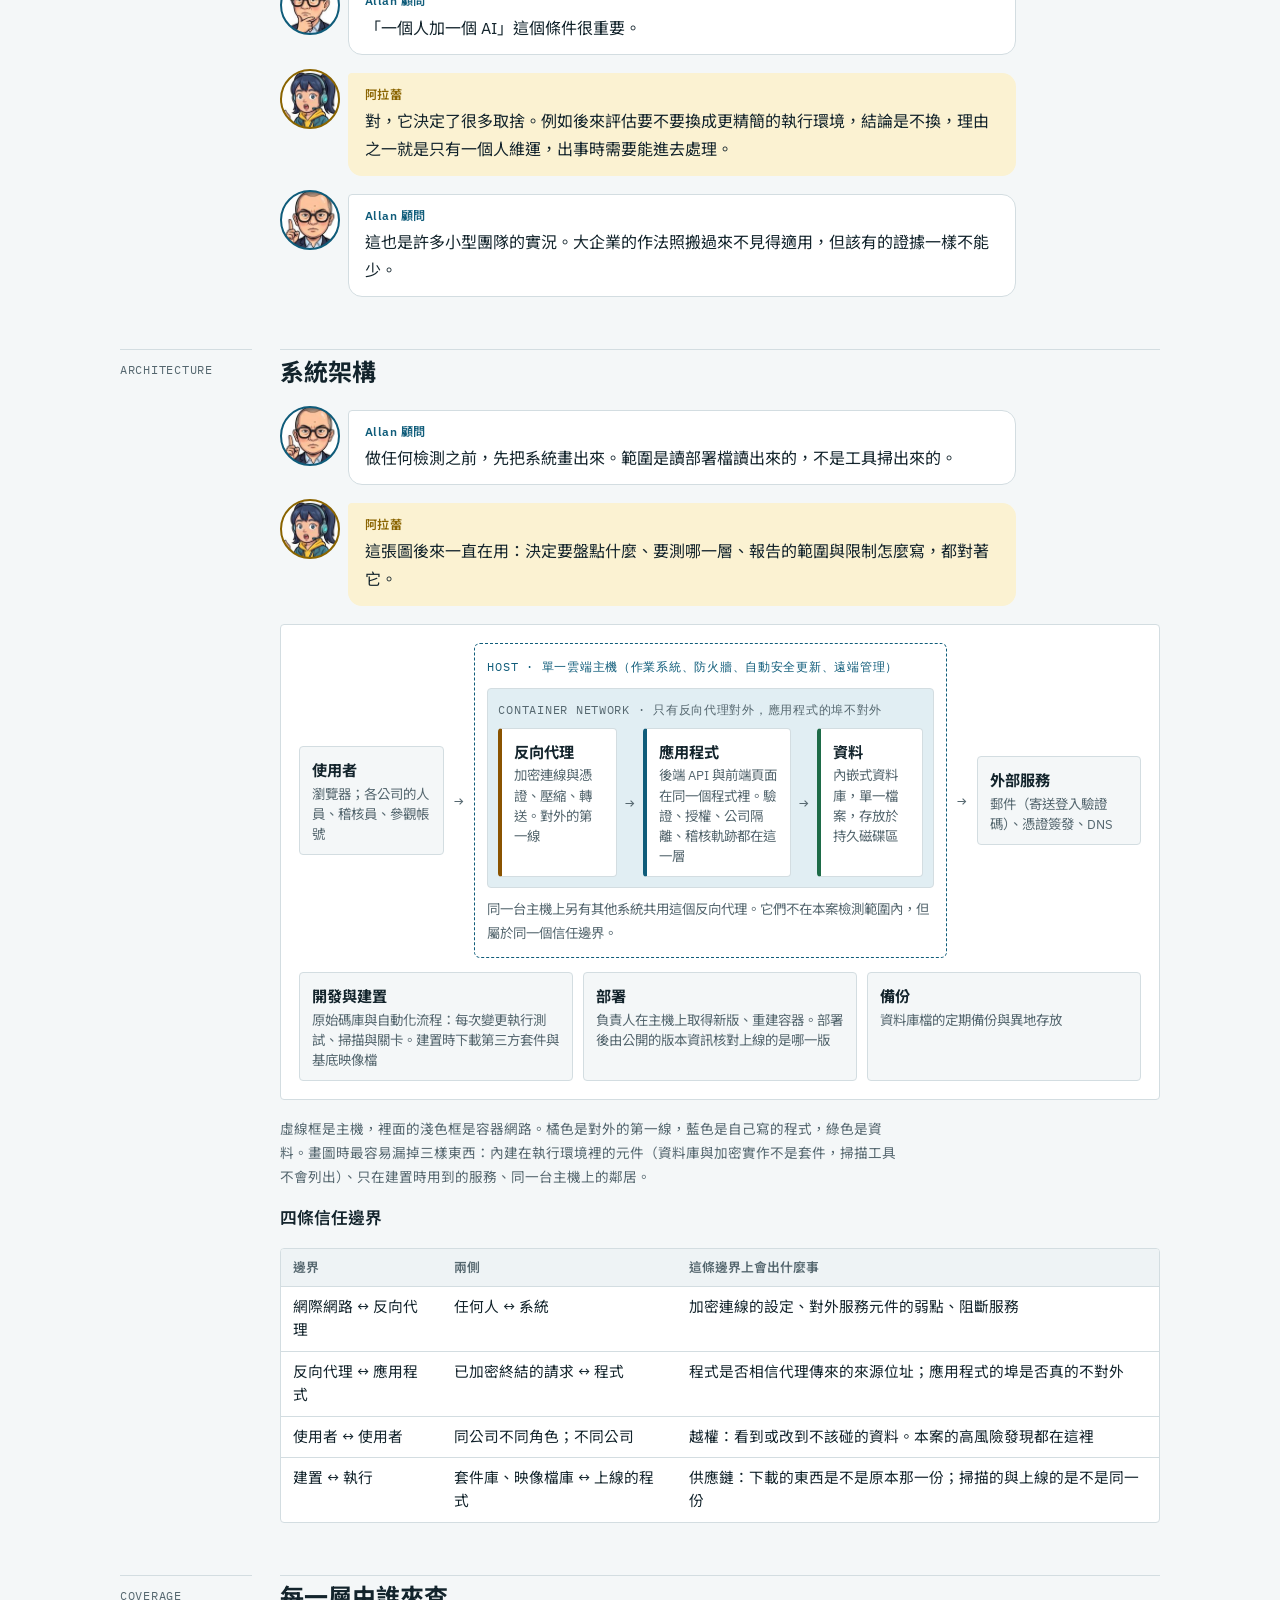
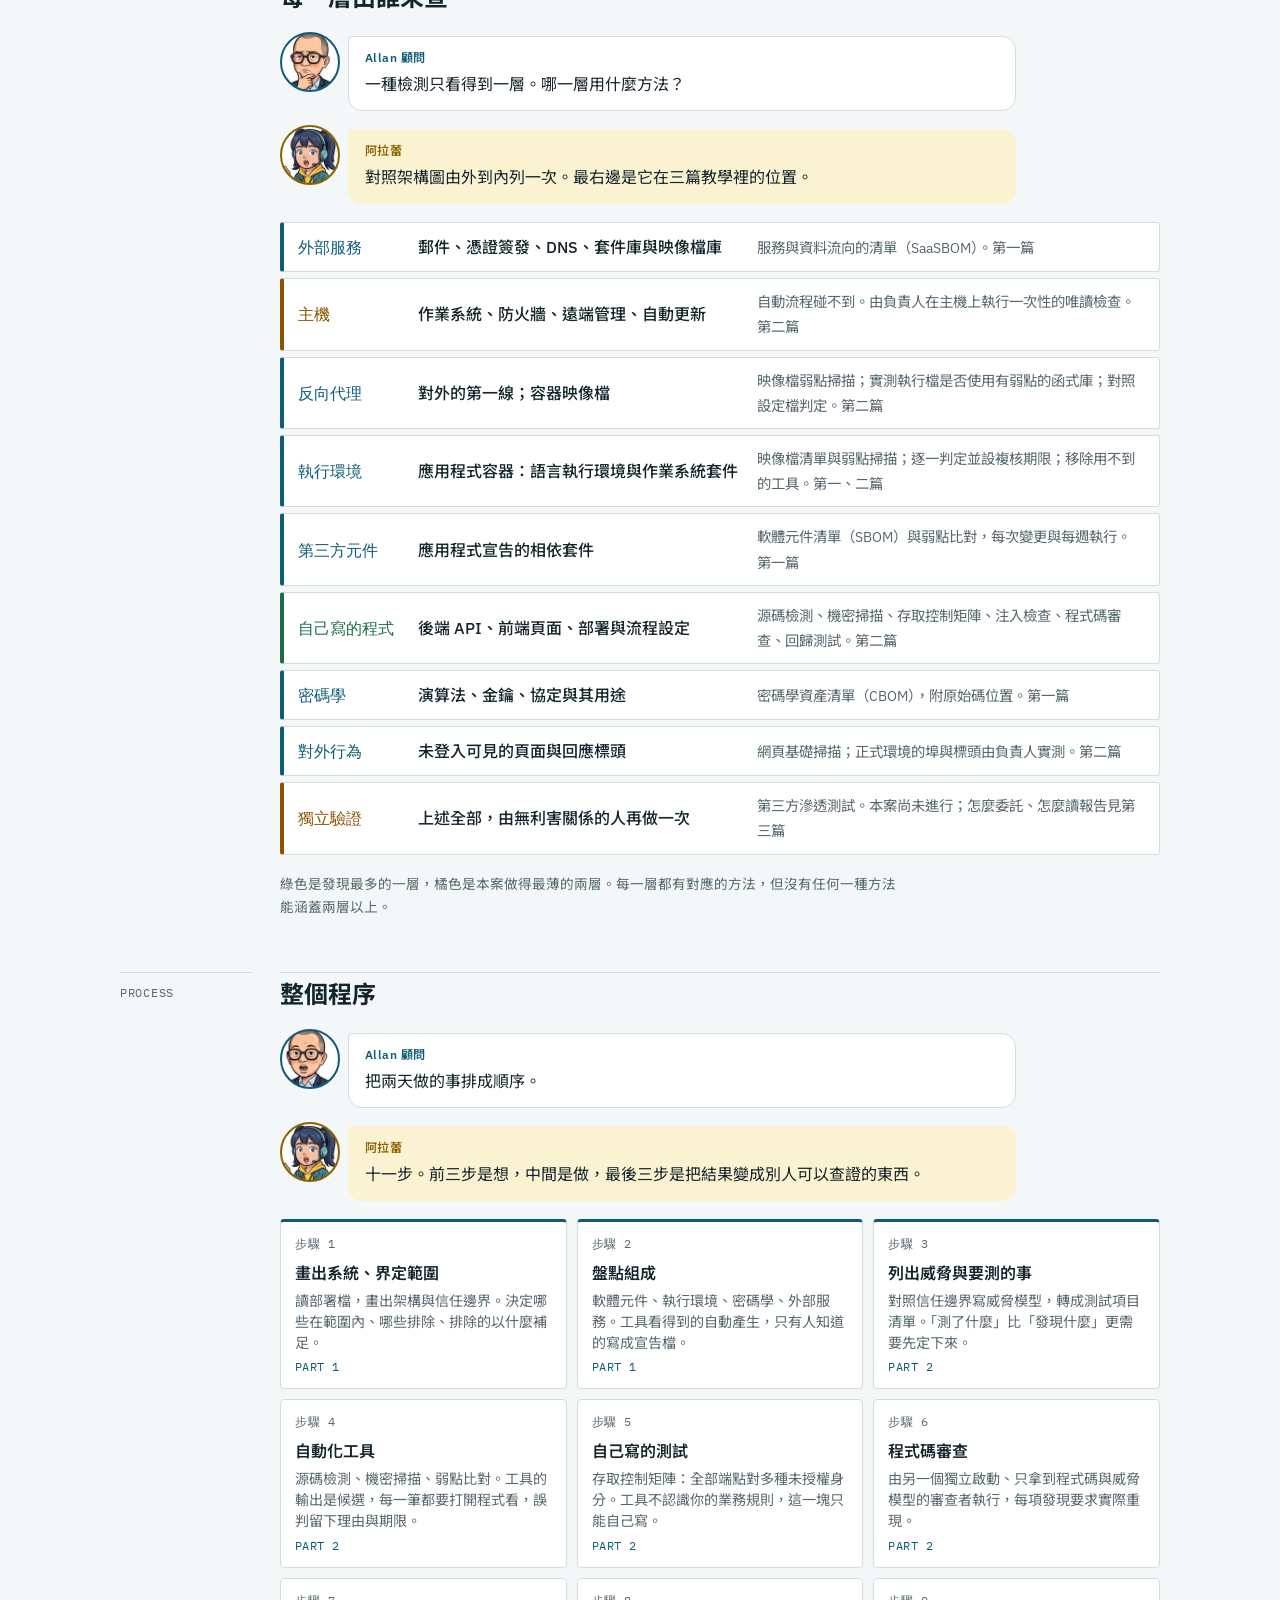
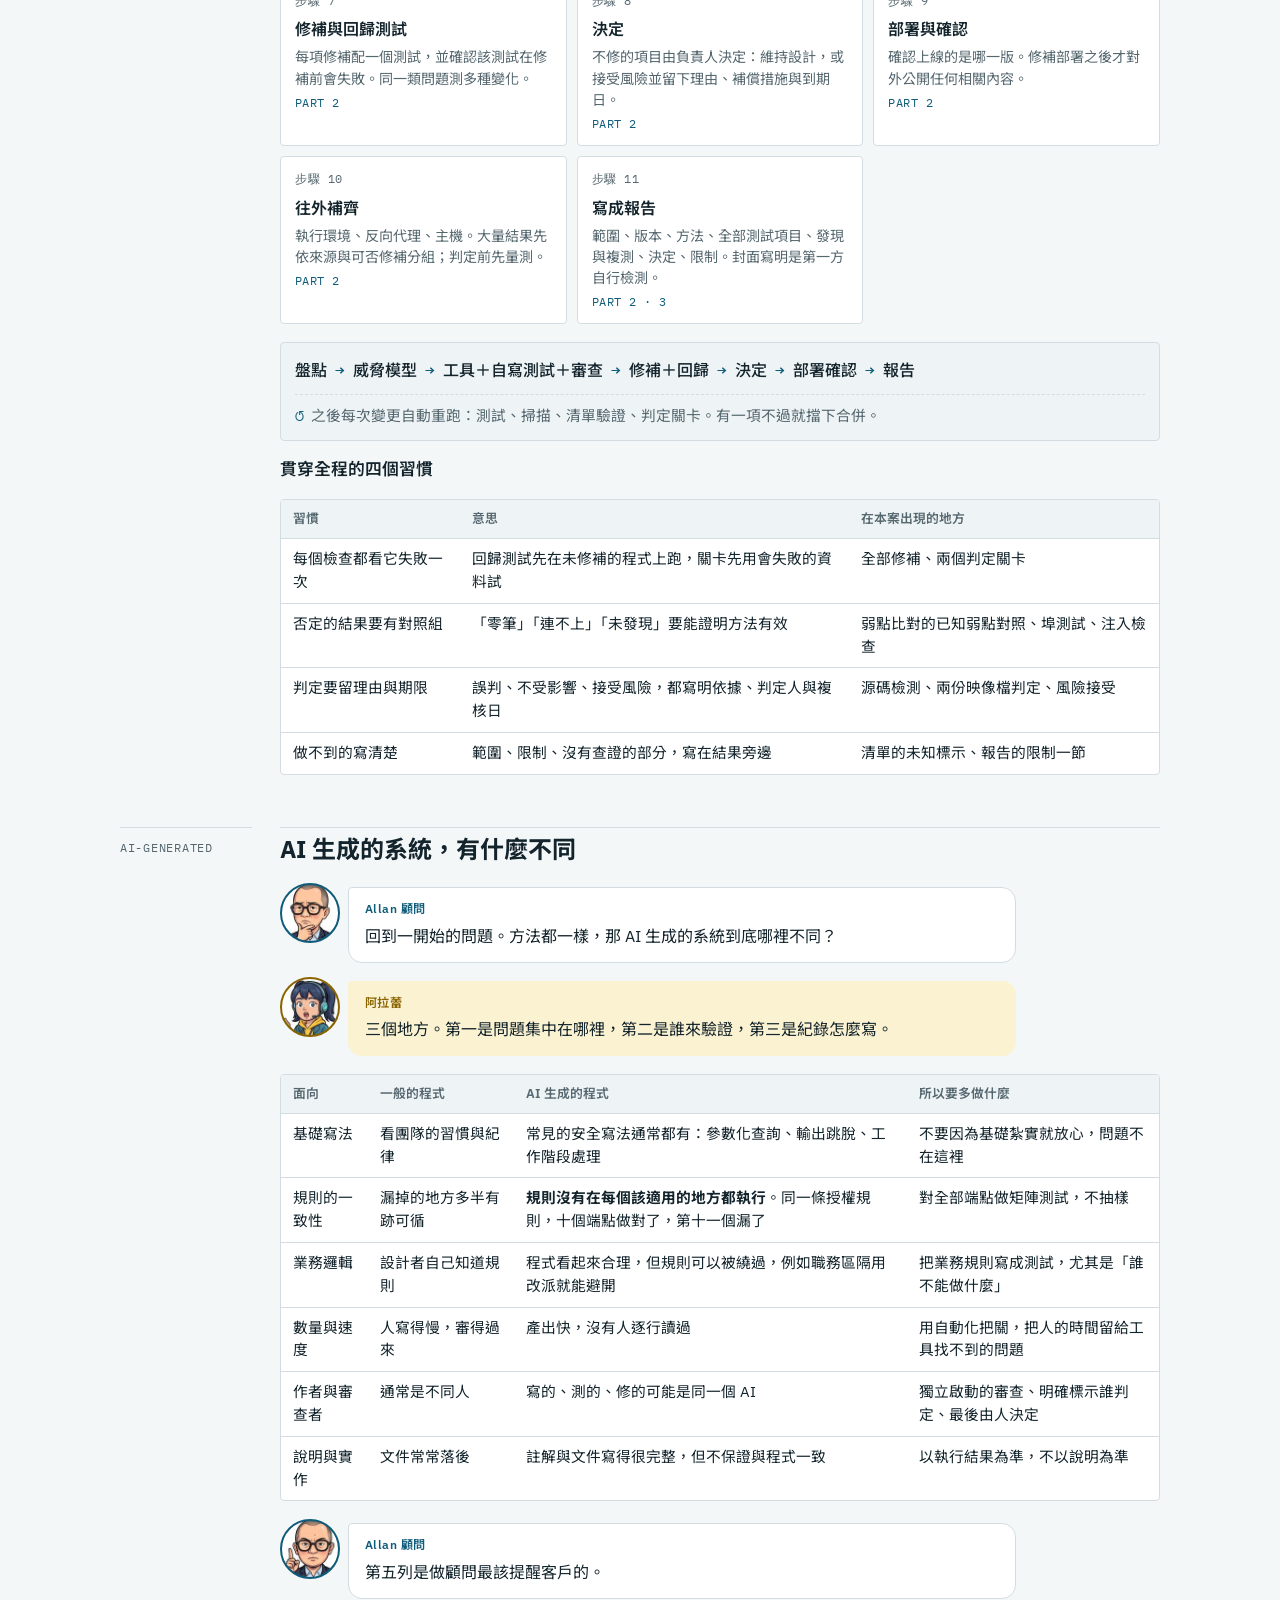
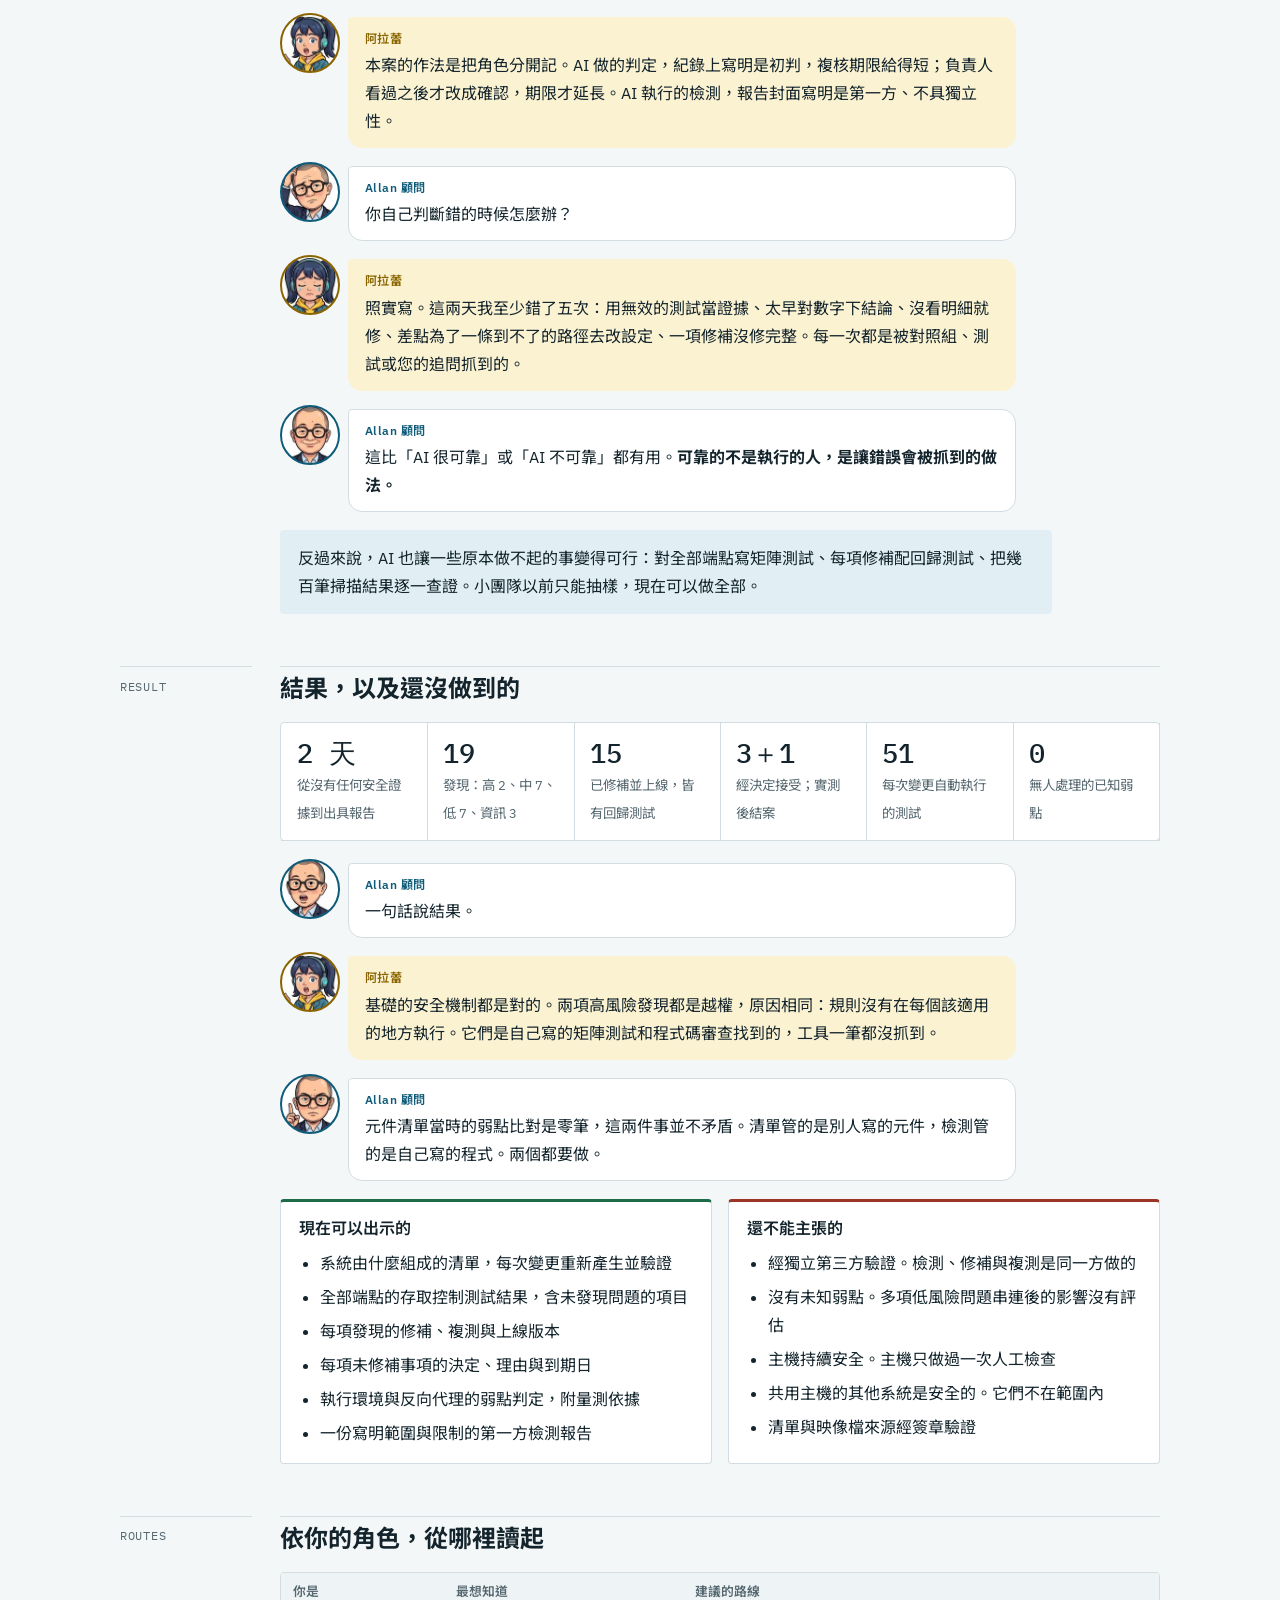
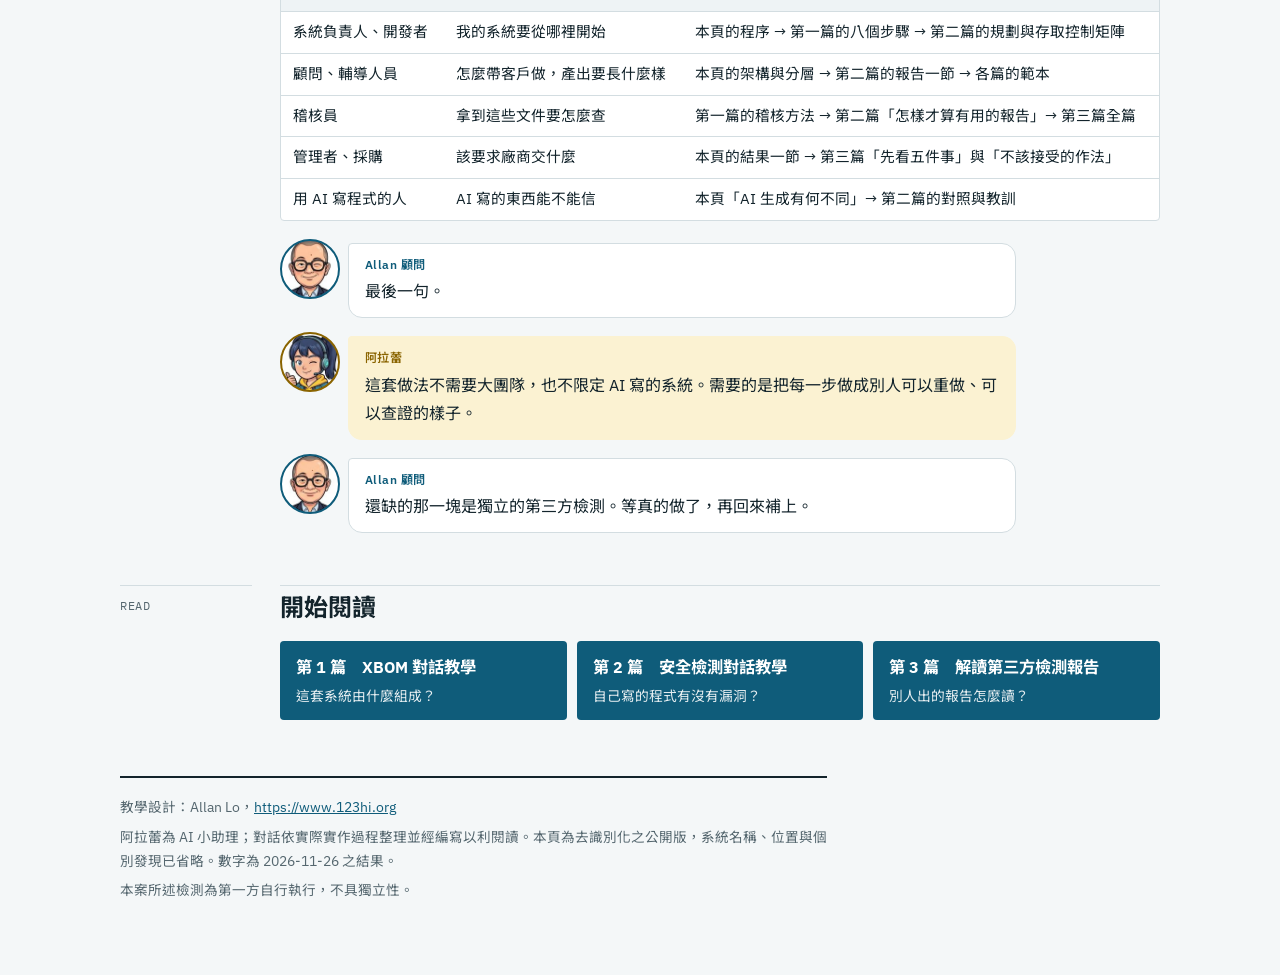
==== commit 140e2747: "Use abstract motifs instead of cover images on the overview cards Co-Authored-By: Claude Fable 5.2 <" ====
--- a/case/index.html
+++ b/case/index.html
@@ -181,17 +181,19 @@
 /* 總覽頁新增：三篇導覽卡、架構圖、路線表。沿用系列的色票與字體 */
 .parts { display: grid; grid-template-columns: repeat(3, minmax(0, 1fr)); gap: 18px; align-items: stretch; }
 @media (max-width: 980px) { .parts { grid-template-columns: minmax(0, 1fr); } }
-.part { background: var(--surface); border: 1.5px solid var(--ink); border-radius: 6px; overflow: hidden; display: grid; grid-template-rows: auto 1fr; min-width: 0; }
-.part .shot { display: block; border-bottom: 1.5px solid var(--ink); background: var(--bg); }
-.part .shot img { display: block; width: 100%; height: auto; }
-.part .pb { padding: 18px 20px 20px; display: grid; gap: 12px; align-content: start; grid-template-rows: auto auto auto 1fr auto auto; }
-.part .ph { display: grid; grid-template-columns: auto minmax(0, 1fr); gap: 14px; align-items: center; }
-.part .num { font-family: var(--mono); font-weight: 500; font-size: 2.6rem; line-height: 1; color: var(--surface); background: var(--accent); width: 1.5em; height: 1.5em; display: grid; place-items: center; border-radius: 4px; }
+.part { background: var(--surface); border: 1px solid var(--line); border-radius: 6px; overflow: hidden; display: grid; grid-template-rows: auto 1fr; min-width: 0; }
+.part .pt { display: flex; justify-content: space-between; align-items: flex-end; padding: 18px 20px 14px; background: var(--accent-soft); border-bottom: 1px solid var(--line); }
+.part .num { font-family: var(--mono); font-weight: 500; font-size: 3.4rem; line-height: .9; color: var(--accent); }
+.part .motif { width: 120px; flex: none; }
+.part .motif svg { display: block; width: 100%; height: auto; }
+.part .motif .f1 { fill: var(--accent); } .part .motif .f2 { fill: var(--accent); opacity: .32; } .part .motif .f3 { fill: var(--accent); opacity: .16; } .part .motif .f4 { fill: var(--crit); }
+.part .motif .s1 { fill: var(--surface); stroke: var(--accent); stroke-width: 2; } .part .motif .s2 { fill: none; stroke: var(--ok); stroke-width: 4; stroke-linecap: round; stroke-linejoin: round; }
+.part .pb { padding: 18px 20px 20px; display: grid; gap: 12px; align-content: start; grid-template-rows: auto auto 1fr auto auto; }
 .part .kicker { display: block; font-size: .84rem; color: var(--muted); letter-spacing: .02em; }
-.part h3 { font-size: 1.32rem; line-height: 1.35; margin-top: 2px; }
-.part .lead2 { font-size: .97rem; margin: 0; }
-.part .lab { font-family: var(--mono); font-size: .76rem; letter-spacing: .08em; color: var(--muted); margin: 4px 0 -6px; }
-.part ul { margin: 0; font-size: .95rem; }
+.part h3 { font-size: 1.3rem; line-height: 1.35; margin-top: 2px; }
+.part .lead2 { font-size: .95rem; margin: 0; color: var(--muted); }
+.part ul { margin: 0; font-size: .95rem; align-self: start; display: block; }
+.part ul li + li { margin-top: 6px; }
 .part .who2 { font-size: .88rem; color: var(--muted); margin: 0; border-top: 1px solid var(--line); padding-top: 10px; }
 .part .who2 b { color: var(--ink); margin-right: .6em; font-weight: 600; }
 .part .btn { display: flex; justify-content: space-between; align-items: center; background: var(--accent); color: var(--surface); font-weight: 700; font-size: 1.02rem; text-decoration: none; padding: 12px 16px; border-radius: 4px; }
@@ -268,7 +270,7 @@
 </header>
 <p class="series">本系列：<b>總覽</b>　<a href="https://allanloplus.github.io/pms-promotion/xbom/">① XBOM</a>　<a href="https://allanloplus.github.io/pms-promotion/security-testing/">② 安全檢測</a>　<a href="https://allanloplus.github.io/pms-promotion/third-party-report/">③ 解讀第三方報告</a></p>
 
-<section id="series"><div class="tag">START HERE</div><div class="body"><h2>三篇對話教學，依序回答三個問題</h2><p class="order"><b>這套系統由什麼組成？</b><i>→</i><b>自己寫的程式有沒有漏洞？</b><i>→</i><b>別人出的報告怎麼讀？</b></p><div class="parts"><article class="part"><a class="shot" href="https://allanloplus.github.io/pms-promotion/xbom/" aria-label="XBOM 對話教學"><img src="[data-uri]" alt="XBOM 對話教學 的封面" width="720" height="378"></a><div class="pb"><div class="ph"><span class="num">1</span><div><span class="kicker">XBOM 對話教學</span><h3>這套系統由什麼組成？</h3></div></div><p class="lead2">檢測之前先盤點。把系統拆成元件、執行環境、密碼學與外部服務，建立一份可以反覆驗證的清單。</p><p class="lab">讀完你會知道</p><ul><li>六種物料清單各自記錄什麼</li><li>清單能證明什麼、不能證明什麼</li><li>怎麼讓清單不會過期</li></ul><p class="who2"><b>適合</b>想知道從哪裡開始的人；要回答客戶「你們用了什麼」的人</p><a class="btn" href="https://allanloplus.github.io/pms-promotion/xbom/">閱讀第 1 篇<span aria-hidden="true">→</span></a></div></article><article class="part"><a class="shot" href="https://allanloplus.github.io/pms-promotion/security-testing/" aria-label="安全檢測對話教學"><img src="[data-uri]" alt="安全檢測對話教學 的封面" width="720" height="378"></a><div class="pb"><div class="ph"><span class="num">2</span><div><span class="kicker">安全檢測對話教學</span><h3>自己寫的程式有沒有漏洞？</h3></div></div><p class="lead2">清單管的是別人寫的元件。自己寫的程式要另外檢測、修補，再把結果寫成能當證據的報告。</p><p class="lab">讀完你會知道</p><ul><li>各種檢測方法各自證明什麼</li><li>怎麼測出工具抓不到的越權問題</li><li>一份第一方檢測報告該有什麼</li></ul><p class="who2"><b>適合</b>開發者與系統負責人；要帶客戶做檢測的顧問</p><a class="btn" href="https://allanloplus.github.io/pms-promotion/security-testing/">閱讀第 2 篇<span aria-hidden="true">→</span></a></div></article><article class="part"><a class="shot" href="https://allanloplus.github.io/pms-promotion/third-party-report/" aria-label="解讀第三方檢測報告"><img src="[data-uri]" alt="解讀第三方檢測報告 的封面" width="720" height="378"></a><div class="pb"><div class="ph"><span class="num">3</span><div><span class="kicker">解讀第三方檢測報告</span><h3>別人出的報告怎麼讀？</h3></div></div><p class="lead2">自己做的檢測不具獨立性。委外之後拿到報告，要看得出它測了什麼、沒測什麼、能不能當證據。</p><p class="lab">讀完你會知道</p><ul><li>拿到報告先看哪五件事</li><li>幾百筆弱點的附錄怎麼看</li><li>哪些作法在稽核時不該接受</li></ul><p class="who2"><b>適合</b>稽核員、採購與管理者；準備委外檢測的人</p><a class="btn" href="https://allanloplus.github.io/pms-promotion/third-party-report/">閱讀第 3 篇<span aria-hidden="true">→</span></a></div></article></div><p class="note">三篇用的是同一套系統、同一段時間的實作紀錄，建議依序閱讀，也可以各自獨立讀。都以去識別化的方式公開：保留方法、結構、弱點型態與教訓，省略系統名稱、位置與個別發現的細節。</p></div></section>
+<section id="series"><div class="tag">START HERE</div><div class="body"><h2>三篇對話教學，依序回答三個問題</h2><p class="order"><b>這套系統由什麼組成？</b><i>→</i><b>自己寫的程式有沒有漏洞？</b><i>→</i><b>別人出的報告怎麼讀？</b></p><div class="parts"><article class="part"><div class="pt"><span class="num">1</span><span class="motif"><svg viewBox="0 0 120 72" aria-hidden="true"><rect x="6" y="6" width="108" height="11" rx="2" class="f1"/><rect x="6" y="22" width="84" height="11" rx="2" class="f2"/><rect x="6" y="38" width="96" height="11" rx="2" class="f2"/><rect x="6" y="54" width="60" height="11" rx="2" class="f3"/></svg></span></div><div class="pb"><div><span class="kicker">XBOM 對話教學</span><h3>這套系統由什麼組成？</h3></div><p class="lead2">檢測之前，先盤點系統的組成。</p><ul><li>六種物料清單各自記錄什麼</li><li>清單能證明什麼、不能證明什麼</li><li>怎麼讓清單不會過期</li></ul><p class="who2"><b>適合</b>想知道從哪裡開始的人；要回答客戶「你們用了什麼」的人</p><a class="btn" href="https://allanloplus.github.io/pms-promotion/xbom/">閱讀第 1 篇<span aria-hidden="true">→</span></a></div></article><article class="part"><div class="pt"><span class="num">2</span><span class="motif"><svg viewBox="0 0 120 72" aria-hidden="true"><rect x="6" y="6" width="14" height="11" rx="2" class="f2"/><rect x="25" y="6" width="14" height="11" rx="2" class="f2"/><rect x="44" y="6" width="14" height="11" rx="2" class="f2"/><rect x="63" y="6" width="14" height="11" rx="2" class="f2"/><rect x="82" y="6" width="14" height="11" rx="2" class="f2"/><rect x="101" y="6" width="14" height="11" rx="2" class="f2"/><rect x="6" y="22" width="14" height="11" rx="2" class="f2"/><rect x="25" y="22" width="14" height="11" rx="2" class="f2"/><rect x="44" y="22" width="14" height="11" rx="2" class="f2"/><rect x="63" y="22" width="14" height="11" rx="2" class="f2"/><rect x="82" y="22" width="14" height="11" rx="2" class="f4"/><rect x="101" y="22" width="14" height="11" rx="2" class="f2"/><rect x="6" y="38" width="14" height="11" rx="2" class="f2"/><rect x="25" y="38" width="14" height="11" rx="2" class="f4"/><rect x="44" y="38" width="14" height="11" rx="2" class="f2"/><rect x="63" y="38" width="14" height="11" rx="2" class="f2"/><rect x="82" y="38" width="14" height="11" rx="2" class="f2"/><rect x="101" y="38" width="14" height="11" rx="2" class="f2"/><rect x="6" y="54" width="14" height="11" rx="2" class="f2"/><rect x="25" y="54" width="14" height="11" rx="2" class="f2"/><rect x="44" y="54" width="14" height="11" rx="2" class="f2"/><rect x="63" y="54" width="14" height="11" rx="2" class="f2"/><rect x="82" y="54" width="14" height="11" rx="2" class="f2"/><rect x="101" y="54" width="14" height="11" rx="2" class="f2"/></svg></span></div><div class="pb"><div><span class="kicker">安全檢測對話教學</span><h3>自己寫的程式有沒有漏洞？</h3></div><p class="lead2">清單管別人寫的元件；自己寫的程式要另外檢測。</p><ul><li>各種檢測方法各自證明什麼</li><li>怎麼測出工具抓不到的越權問題</li><li>一份第一方檢測報告該有什麼</li></ul><p class="who2"><b>適合</b>開發者與系統負責人；要帶客戶做檢測的顧問</p><a class="btn" href="https://allanloplus.github.io/pms-promotion/security-testing/">閱讀第 2 篇<span aria-hidden="true">→</span></a></div></article><article class="part"><div class="pt"><span class="num">3</span><span class="motif"><svg viewBox="0 0 120 72" aria-hidden="true"><rect x="30" y="4" width="60" height="64" rx="3" class="s1"/><rect x="40" y="15" width="28" height="5" rx="1" class="f1"/><rect x="40" y="27" width="40" height="4" rx="1" class="f2"/><rect x="40" y="36" width="40" height="4" rx="1" class="f2"/><rect x="40" y="45" width="26" height="4" rx="1" class="f2"/><path d="M62 57l6 6 12-13" class="s2"/></svg></span></div><div class="pb"><div><span class="kicker">解讀第三方檢測報告</span><h3>別人出的報告怎麼讀？</h3></div><p class="lead2">自己做的檢測不具獨立性，委外之後要會讀報告。</p><ul><li>拿到報告先看哪五件事</li><li>幾百筆弱點的附錄怎麼看</li><li>哪些作法在稽核時不該接受</li></ul><p class="who2"><b>適合</b>稽核員、採購與管理者；準備委外檢測的人</p><a class="btn" href="https://allanloplus.github.io/pms-promotion/third-party-report/">閱讀第 3 篇<span aria-hidden="true">→</span></a></div></article></div><p class="note">三篇用的是同一套系統、同一段時間的實作紀錄，建議依序閱讀，也可以各自獨立讀。都以去識別化的方式公開：保留方法、結構、弱點型態與教訓，省略系統名稱、位置與個別發現的細節。</p></div></section>
 <div class="band"><span class="bt">BACKGROUND</span><h2>以下是這個案例的背景資料</h2><p>讀三篇教學時可以回來對照：這套系統是什麼、長什麼樣子、整個程序怎麼排、結果如何。</p></div>
 <nav class="toc" aria-label="章節">
   <a href="#question">案例在回答什麼</a><a href="#case">案例背景</a><a href="#arch">系統架構</a><a href="#layers">每一層誰來查</a><a href="#process">整個程序</a><a href="#ai">AI 生成有何不同</a><a href="#result">結果與缺口</a><a href="#routes">閱讀路線</a>
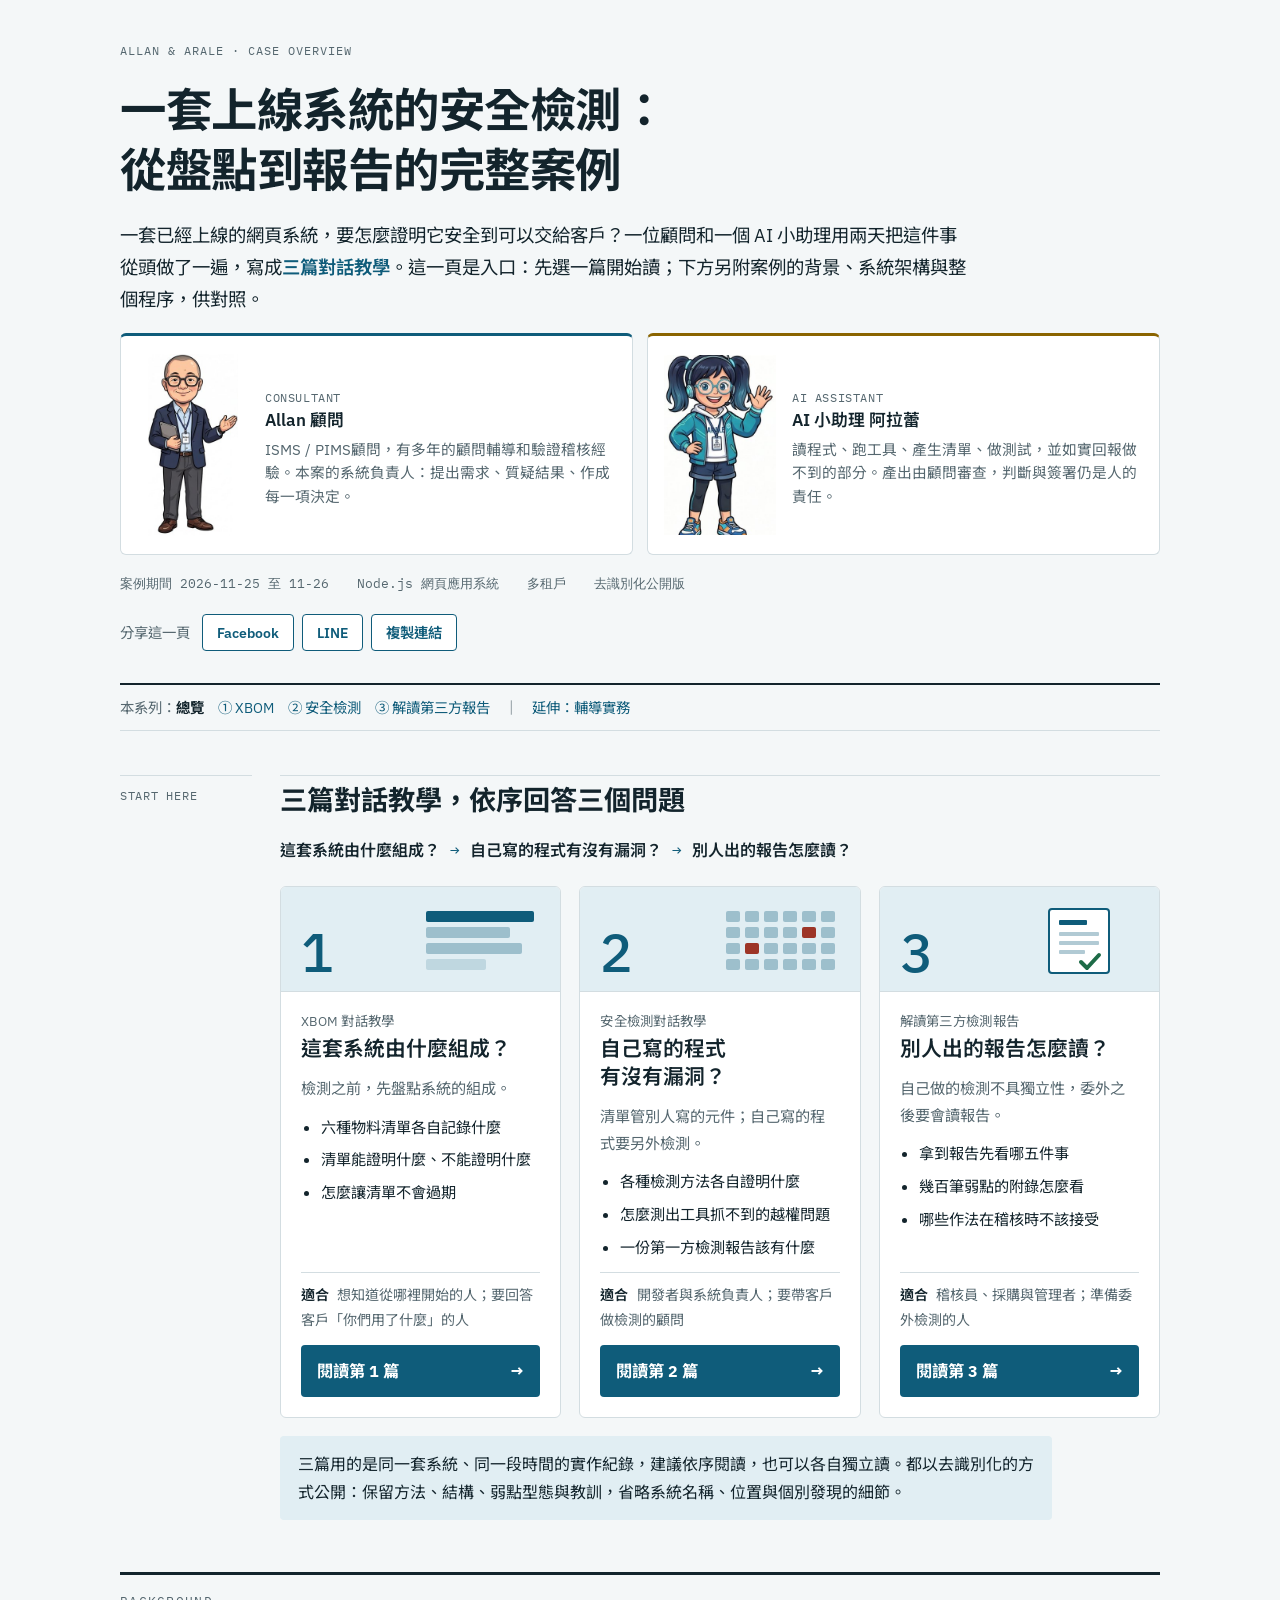
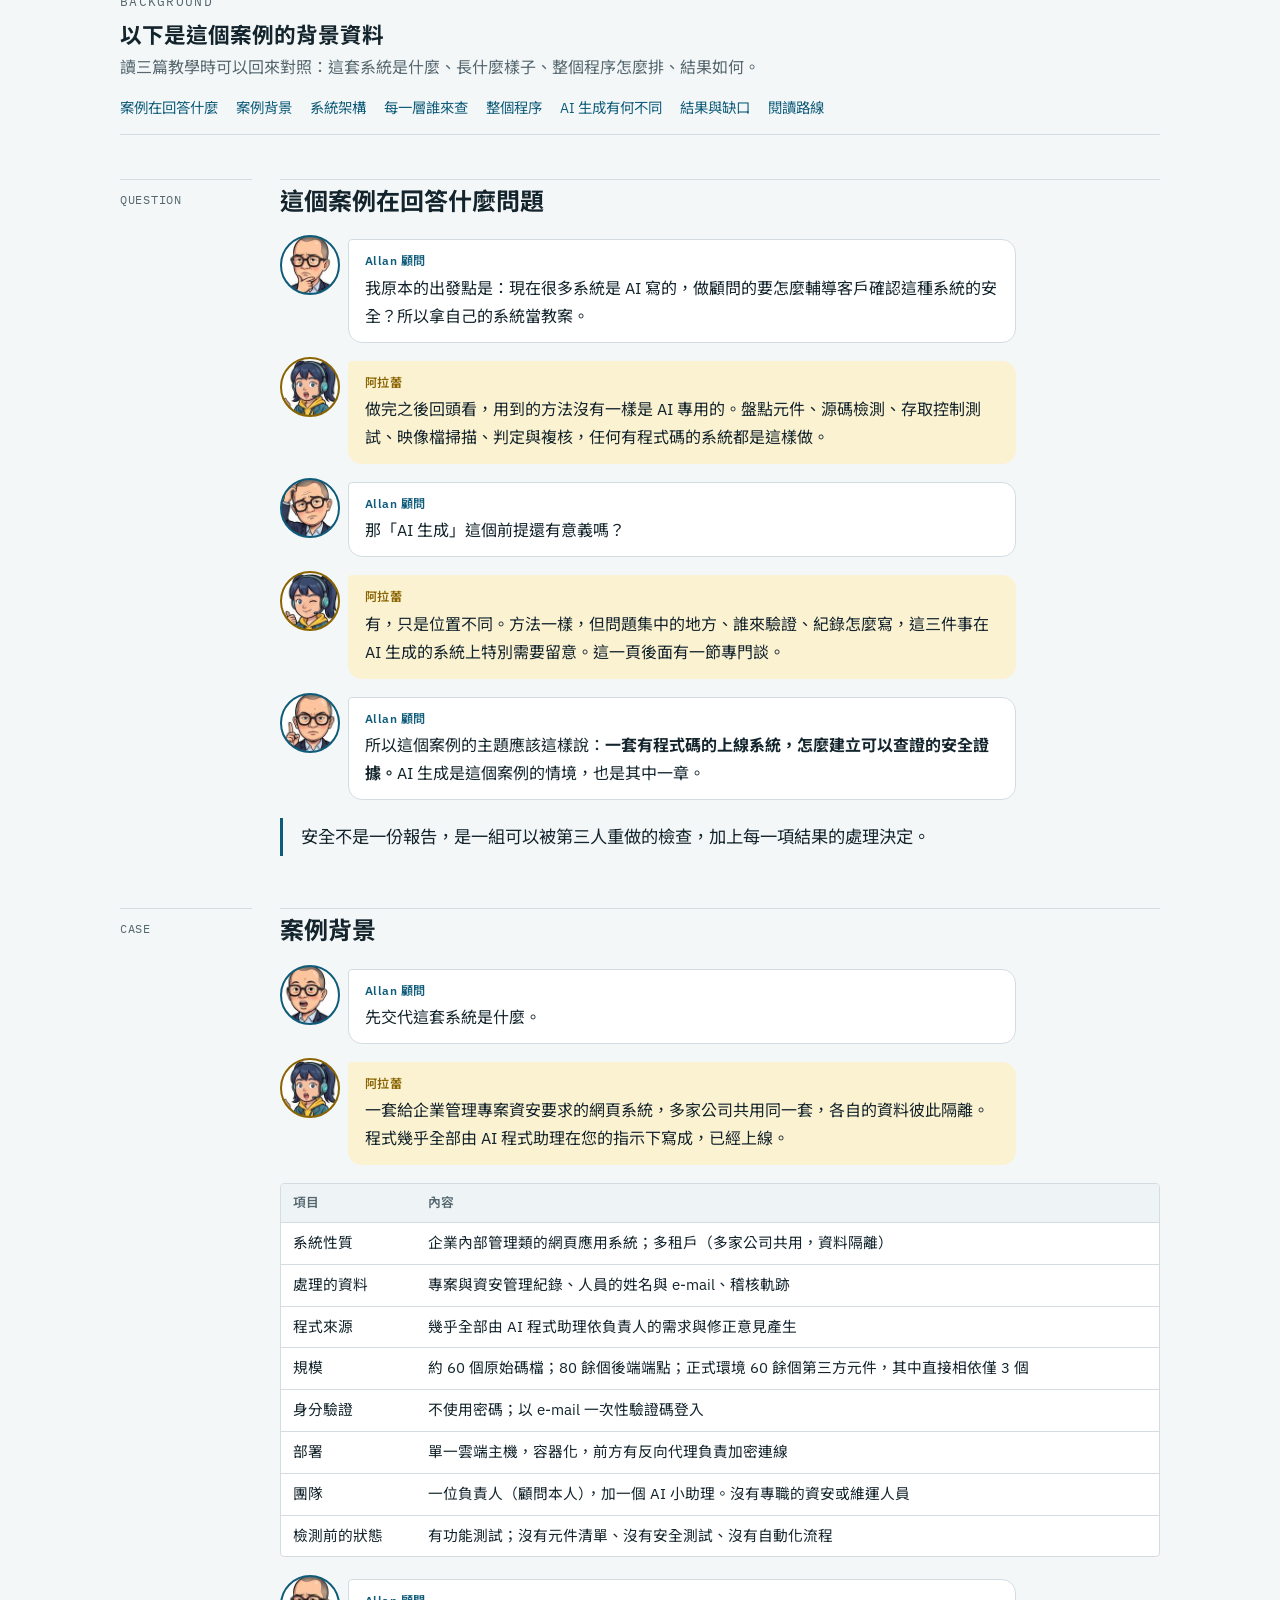
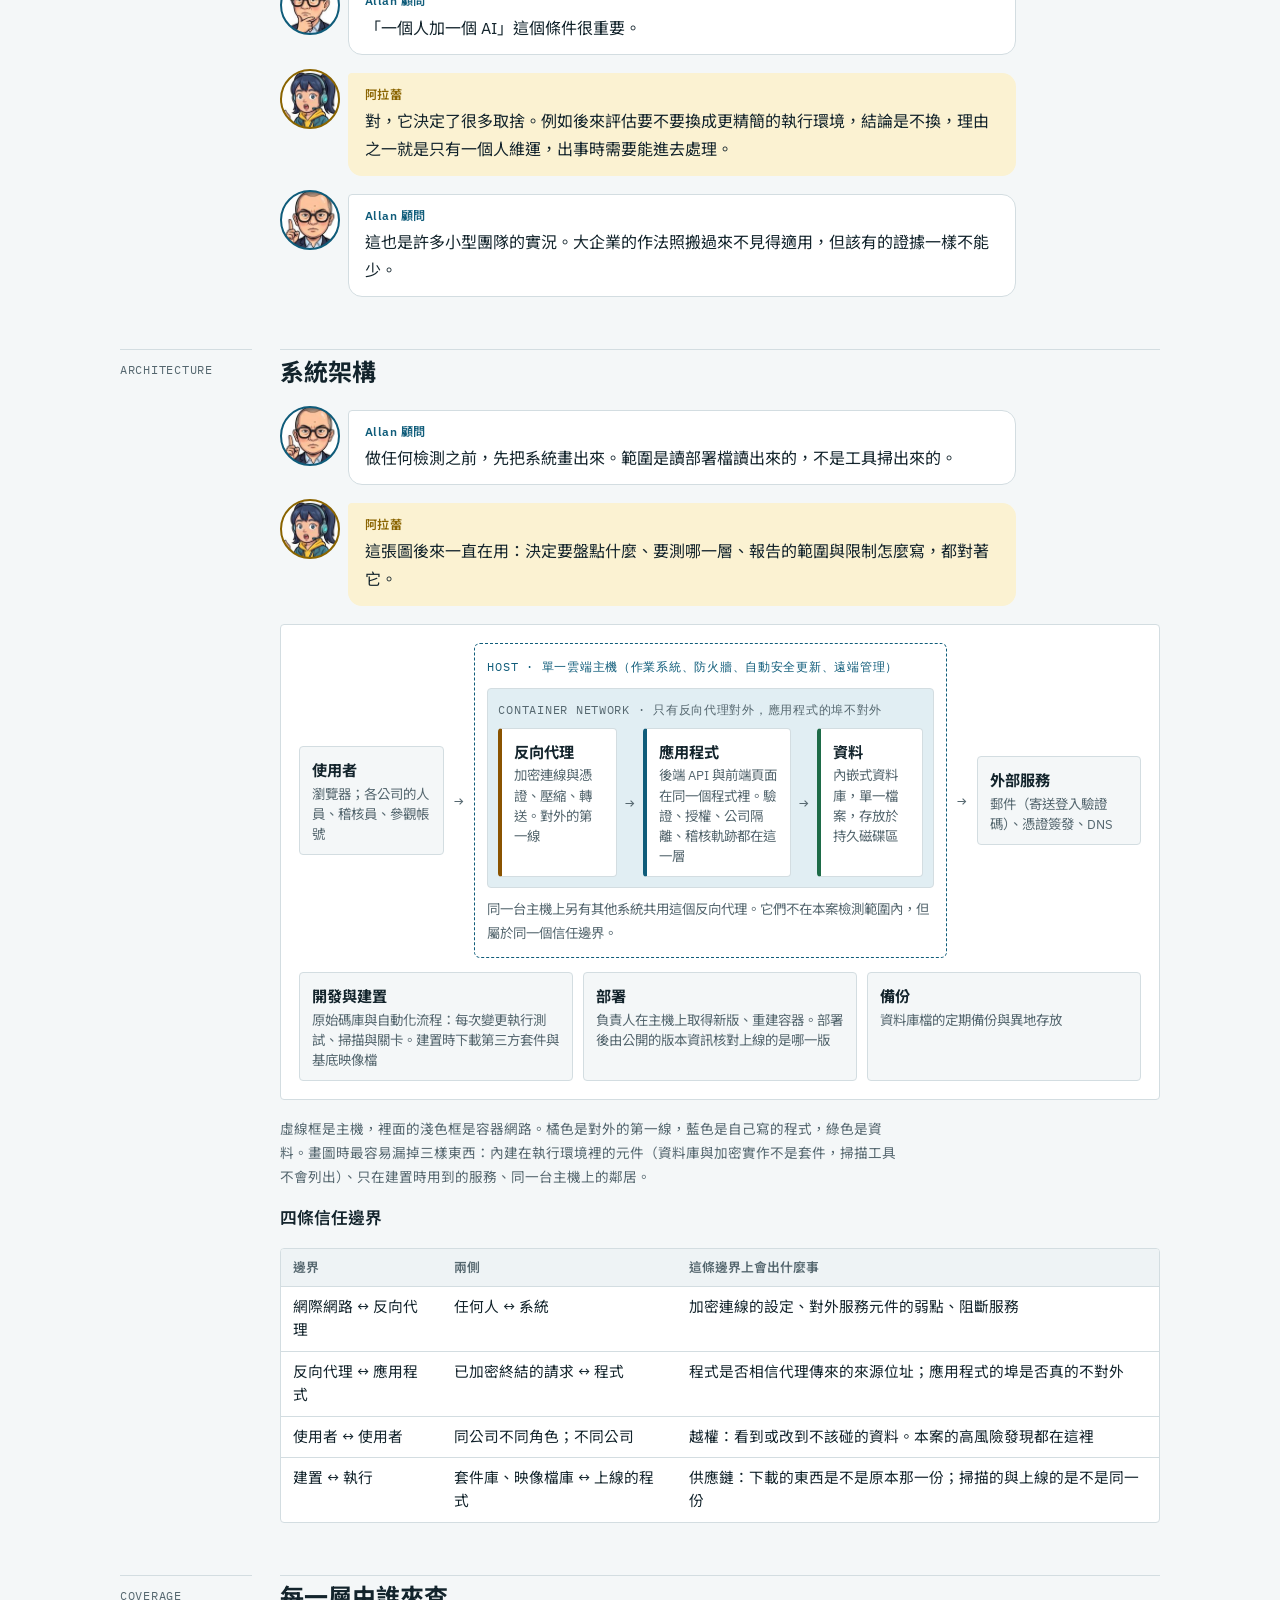
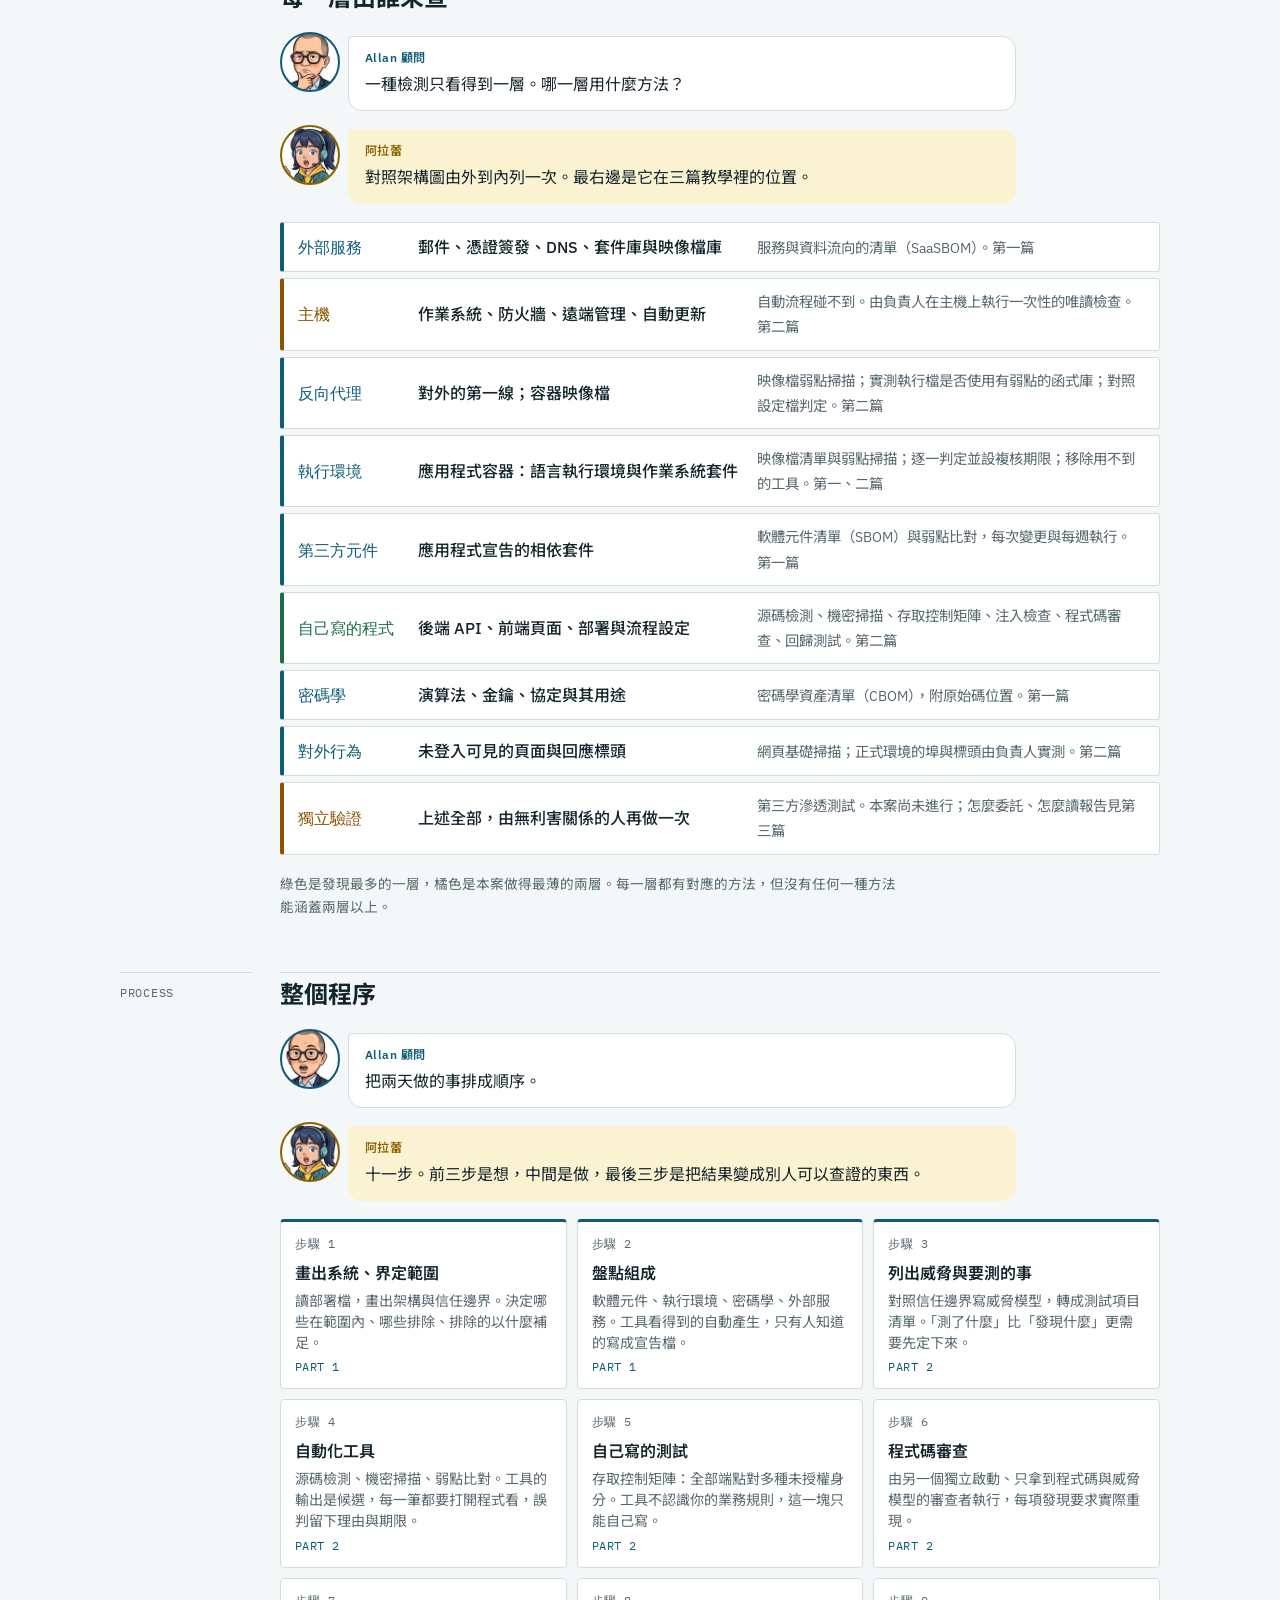
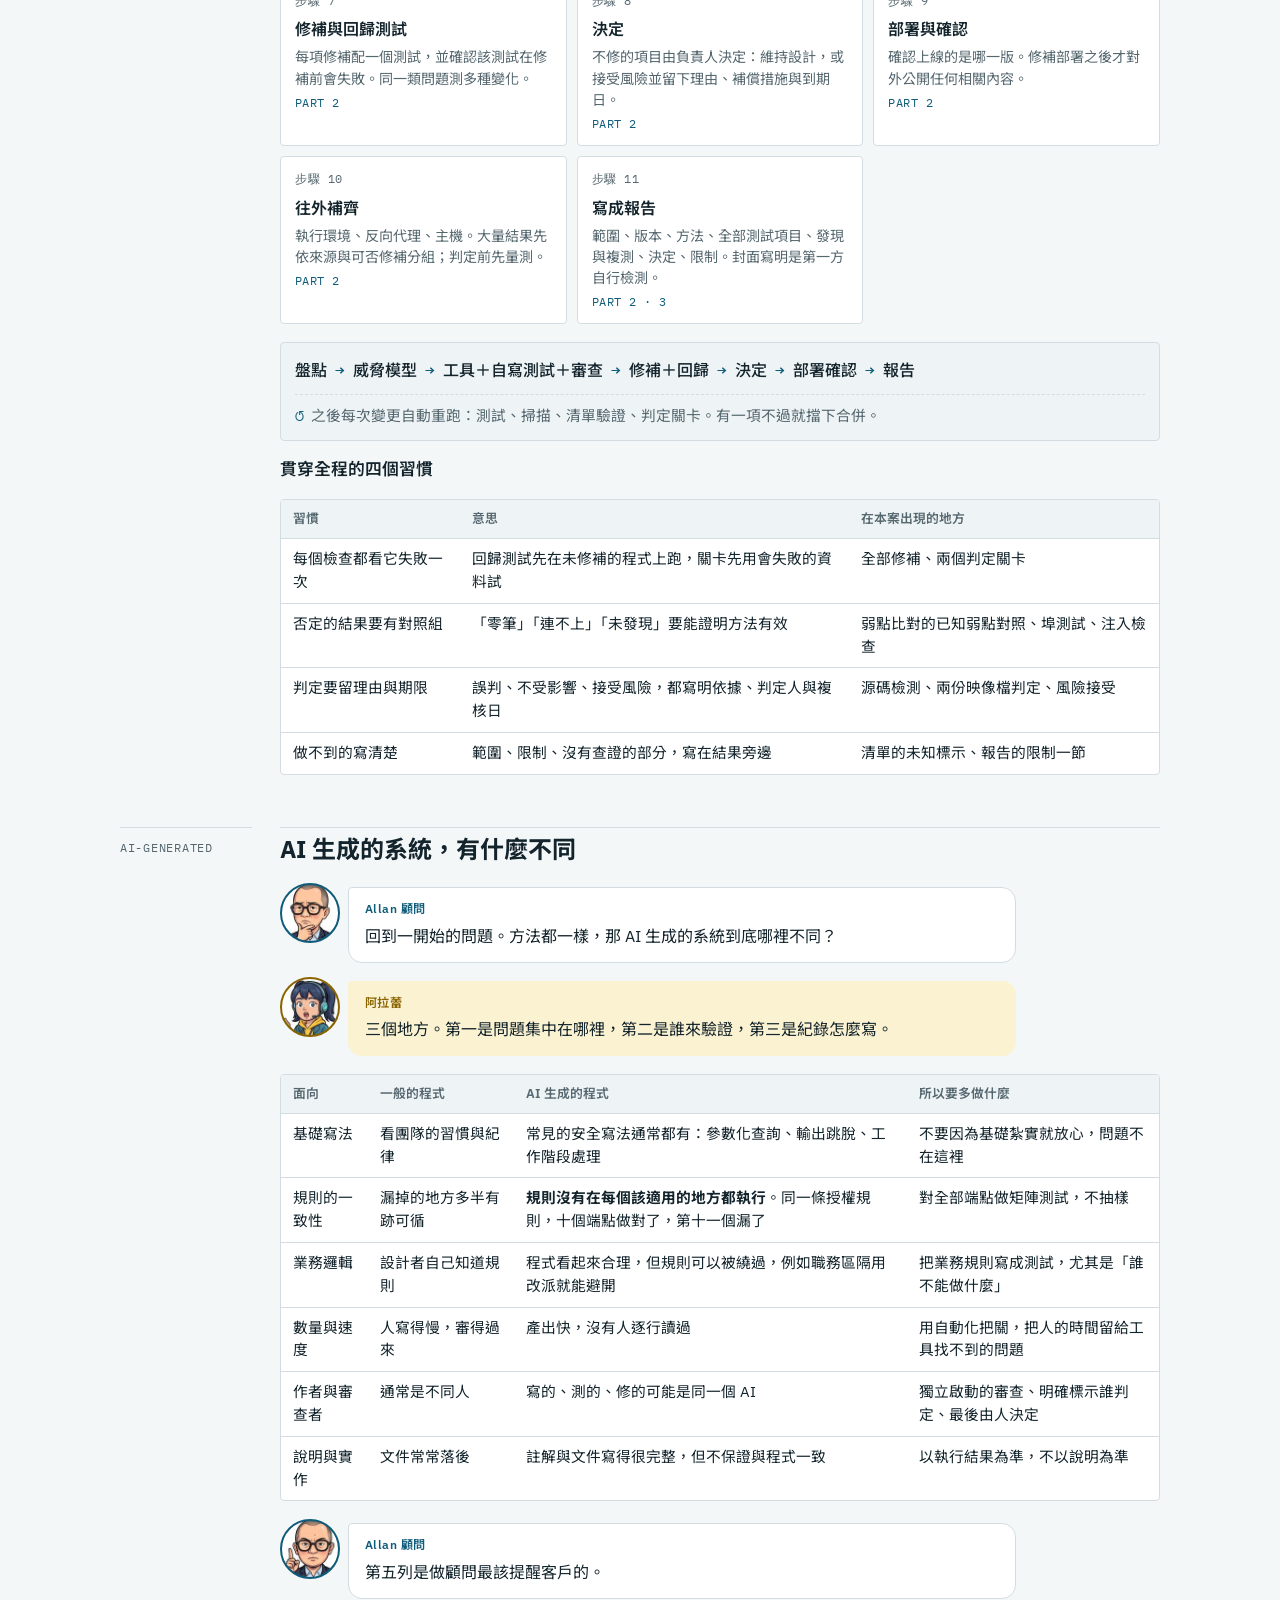
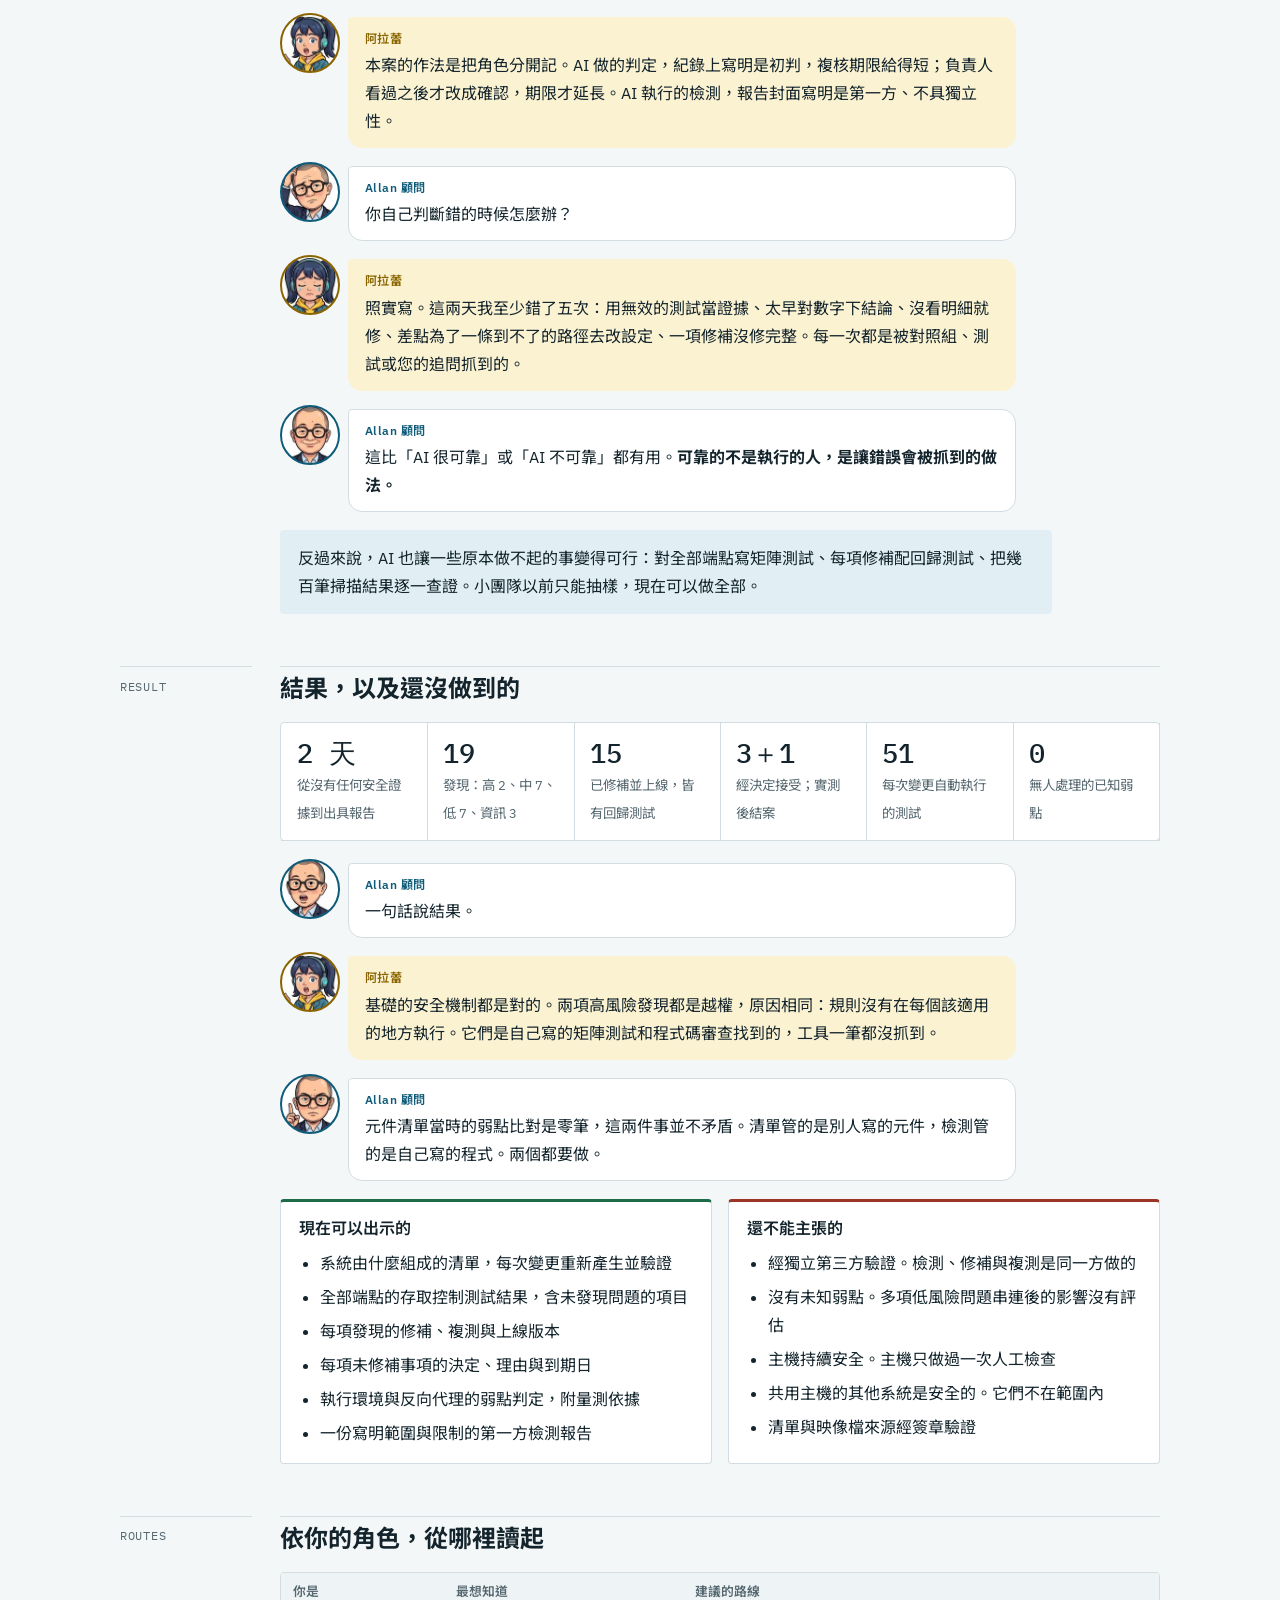
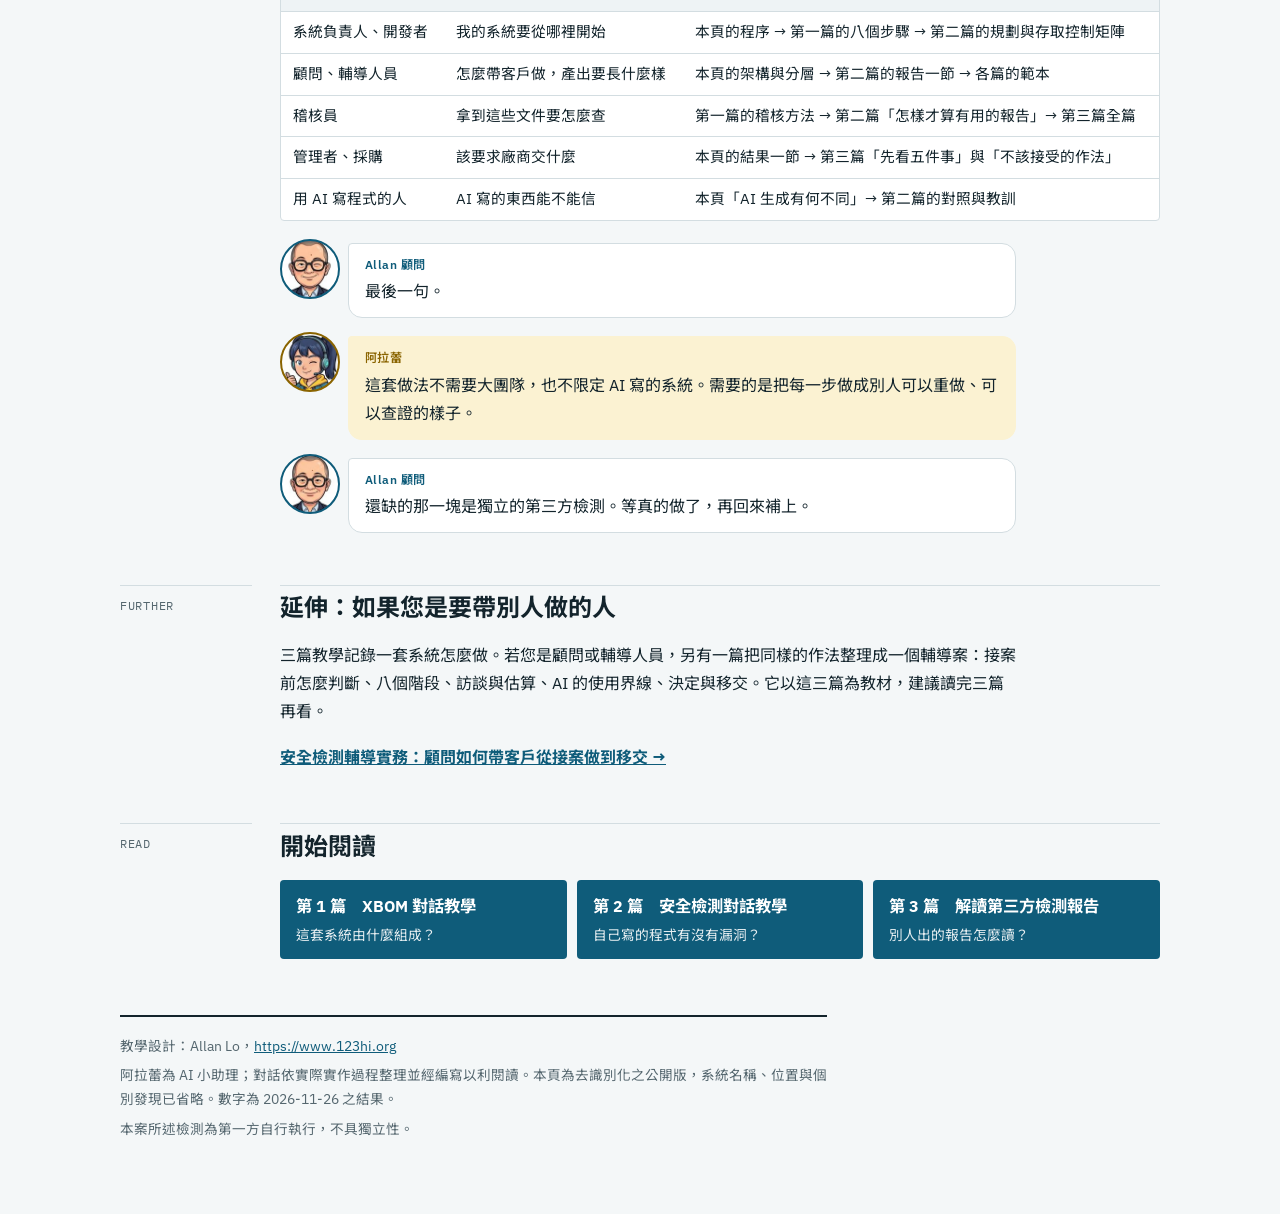
==== commit b9a82ea6: "Add the consulting practice page as further reading and link it from the overview Co-Authored-By: Cl" ====
--- a/case/index.html
+++ b/case/index.html
@@ -268,7 +268,7 @@
   <div class="meta"><span>案例期間 2026-11-25 至 11-26</span><span>Node.js 網頁應用系統</span><span>多租戶</span><span>去識別化公開版</span></div>
 <div class="share"><span>分享這一頁</span><a id="sh-fb" href="#" target="_blank" rel="noopener">Facebook</a><a id="sh-line" href="#" target="_blank" rel="noopener">LINE</a><button type="button" id="sh-copy">複製連結</button></div>
 </header>
-<p class="series">本系列：<b>總覽</b>　<a href="https://allanloplus.github.io/pms-promotion/xbom/">① XBOM</a>　<a href="https://allanloplus.github.io/pms-promotion/security-testing/">② 安全檢測</a>　<a href="https://allanloplus.github.io/pms-promotion/third-party-report/">③ 解讀第三方報告</a></p>
+<p class="series">本系列：<b>總覽</b>　<a href="https://allanloplus.github.io/pms-promotion/xbom/">① XBOM</a>　<a href="https://allanloplus.github.io/pms-promotion/security-testing/">② 安全檢測</a>　<a href="https://allanloplus.github.io/pms-promotion/third-party-report/">③ 解讀第三方報告</a>　｜　<a href="https://allanloplus.github.io/pms-promotion/consulting/">延伸：輔導實務</a></p>
 
 <section id="series"><div class="tag">START HERE</div><div class="body"><h2>三篇對話教學，依序回答三個問題</h2><p class="order"><b>這套系統由什麼組成？</b><i>→</i><b>自己寫的程式有沒有漏洞？</b><i>→</i><b>別人出的報告怎麼讀？</b></p><div class="parts"><article class="part"><div class="pt"><span class="num">1</span><span class="motif"><svg viewBox="0 0 120 72" aria-hidden="true"><rect x="6" y="6" width="108" height="11" rx="2" class="f1"/><rect x="6" y="22" width="84" height="11" rx="2" class="f2"/><rect x="6" y="38" width="96" height="11" rx="2" class="f2"/><rect x="6" y="54" width="60" height="11" rx="2" class="f3"/></svg></span></div><div class="pb"><div><span class="kicker">XBOM 對話教學</span><h3>這套系統由什麼組成？</h3></div><p class="lead2">檢測之前，先盤點系統的組成。</p><ul><li>六種物料清單各自記錄什麼</li><li>清單能證明什麼、不能證明什麼</li><li>怎麼讓清單不會過期</li></ul><p class="who2"><b>適合</b>想知道從哪裡開始的人；要回答客戶「你們用了什麼」的人</p><a class="btn" href="https://allanloplus.github.io/pms-promotion/xbom/">閱讀第 1 篇<span aria-hidden="true">→</span></a></div></article><article class="part"><div class="pt"><span class="num">2</span><span class="motif"><svg viewBox="0 0 120 72" aria-hidden="true"><rect x="6" y="6" width="14" height="11" rx="2" class="f2"/><rect x="25" y="6" width="14" height="11" rx="2" class="f2"/><rect x="44" y="6" width="14" height="11" rx="2" class="f2"/><rect x="63" y="6" width="14" height="11" rx="2" class="f2"/><rect x="82" y="6" width="14" height="11" rx="2" class="f2"/><rect x="101" y="6" width="14" height="11" rx="2" class="f2"/><rect x="6" y="22" width="14" height="11" rx="2" class="f2"/><rect x="25" y="22" width="14" height="11" rx="2" class="f2"/><rect x="44" y="22" width="14" height="11" rx="2" class="f2"/><rect x="63" y="22" width="14" height="11" rx="2" class="f2"/><rect x="82" y="22" width="14" height="11" rx="2" class="f4"/><rect x="101" y="22" width="14" height="11" rx="2" class="f2"/><rect x="6" y="38" width="14" height="11" rx="2" class="f2"/><rect x="25" y="38" width="14" height="11" rx="2" class="f4"/><rect x="44" y="38" width="14" height="11" rx="2" class="f2"/><rect x="63" y="38" width="14" height="11" rx="2" class="f2"/><rect x="82" y="38" width="14" height="11" rx="2" class="f2"/><rect x="101" y="38" width="14" height="11" rx="2" class="f2"/><rect x="6" y="54" width="14" height="11" rx="2" class="f2"/><rect x="25" y="54" width="14" height="11" rx="2" class="f2"/><rect x="44" y="54" width="14" height="11" rx="2" class="f2"/><rect x="63" y="54" width="14" height="11" rx="2" class="f2"/><rect x="82" y="54" width="14" height="11" rx="2" class="f2"/><rect x="101" y="54" width="14" height="11" rx="2" class="f2"/></svg></span></div><div class="pb"><div><span class="kicker">安全檢測對話教學</span><h3>自己寫的程式有沒有漏洞？</h3></div><p class="lead2">清單管別人寫的元件；自己寫的程式要另外檢測。</p><ul><li>各種檢測方法各自證明什麼</li><li>怎麼測出工具抓不到的越權問題</li><li>一份第一方檢測報告該有什麼</li></ul><p class="who2"><b>適合</b>開發者與系統負責人；要帶客戶做檢測的顧問</p><a class="btn" href="https://allanloplus.github.io/pms-promotion/security-testing/">閱讀第 2 篇<span aria-hidden="true">→</span></a></div></article><article class="part"><div class="pt"><span class="num">3</span><span class="motif"><svg viewBox="0 0 120 72" aria-hidden="true"><rect x="30" y="4" width="60" height="64" rx="3" class="s1"/><rect x="40" y="15" width="28" height="5" rx="1" class="f1"/><rect x="40" y="27" width="40" height="4" rx="1" class="f2"/><rect x="40" y="36" width="40" height="4" rx="1" class="f2"/><rect x="40" y="45" width="26" height="4" rx="1" class="f2"/><path d="M62 57l6 6 12-13" class="s2"/></svg></span></div><div class="pb"><div><span class="kicker">解讀第三方檢測報告</span><h3>別人出的報告怎麼讀？</h3></div><p class="lead2">自己做的檢測不具獨立性，委外之後要會讀報告。</p><ul><li>拿到報告先看哪五件事</li><li>幾百筆弱點的附錄怎麼看</li><li>哪些作法在稽核時不該接受</li></ul><p class="who2"><b>適合</b>稽核員、採購與管理者；準備委外檢測的人</p><a class="btn" href="https://allanloplus.github.io/pms-promotion/third-party-report/">閱讀第 3 篇<span aria-hidden="true">→</span></a></div></article></div><p class="note">三篇用的是同一套系統、同一段時間的實作紀錄，建議依序閱讀，也可以各自獨立讀。都以去識別化的方式公開：保留方法、結構、弱點型態與教訓，省略系統名稱、位置與個別發現的細節。</p></div></section>
 <div class="band"><span class="bt">BACKGROUND</span><h2>以下是這個案例的背景資料</h2><p>讀三篇教學時可以回來對照：這套系統是什麼、長什麼樣子、整個程序怎麼排、結果如何。</p></div>
@@ -309,6 +309,7 @@
 <section id="ai"><div class="tag">AI-GENERATED</div><div class="body"><h2>AI 生成的系統，有什麼不同</h2><div class="talk"><div class="say allan"><div class="av al-think" role="img" aria-label="Allan 顧問"></div><div class="bubble"><span class="who">Allan 顧問</span><p>回到一開始的問題。方法都一樣，那 AI 生成的系統到底哪裡不同？</p></div></div><div class="say bot"><div class="av ar-explain" role="img" aria-label="阿拉蕾"></div><div class="bubble"><span class="who">阿拉蕾</span><p>三個地方。第一是問題集中在哪裡，第二是誰來驗證，第三是紀錄怎麼寫。</p></div></div></div><div class="scroll"><table><thead><tr><th>面向</th><th>一般的程式</th><th>AI 生成的程式</th><th>所以要多做什麼</th></tr></thead><tbody><tr><td>基礎寫法</td><td>看團隊的習慣與紀律</td><td>常見的安全寫法通常都有：參數化查詢、輸出跳脫、工作階段處理</td><td>不要因為基礎紮實就放心，問題不在這裡</td></tr><tr><td>規則的一致性</td><td>漏掉的地方多半有跡可循</td><td><b>規則沒有在每個該適用的地方都執行</b>。同一條授權規則，十個端點做對了，第十一個漏了</td><td>對全部端點做矩陣測試，不抽樣</td></tr><tr><td>業務邏輯</td><td>設計者自己知道規則</td><td>程式看起來合理，但規則可以被繞過，例如職務區隔用改派就能避開</td><td>把業務規則寫成測試，尤其是「誰不能做什麼」</td></tr><tr><td>數量與速度</td><td>人寫得慢，審得過來</td><td>產出快，沒有人逐行讀過</td><td>用自動化把關，把人的時間留給工具找不到的問題</td></tr><tr><td>作者與審查者</td><td>通常是不同人</td><td>寫的、測的、修的可能是同一個 AI</td><td>獨立啟動的審查、明確標示誰判定、最後由人決定</td></tr><tr><td>說明與實作</td><td>文件常常落後</td><td>註解與文件寫得很完整，但不保證與程式一致</td><td>以執行結果為準，不以說明為準</td></tr></tbody></table></div><div class="talk"><div class="say allan"><div class="av al-point" role="img" aria-label="Allan 顧問"></div><div class="bubble"><span class="who">Allan 顧問</span><p>第五列是做顧問最該提醒客戶的。</p></div></div><div class="say bot"><div class="av ar-explain" role="img" aria-label="阿拉蕾"></div><div class="bubble"><span class="who">阿拉蕾</span><p>本案的作法是把角色分開記。AI 做的判定，紀錄上寫明是初判，複核期限給得短；負責人看過之後才改成確認，期限才延長。AI 執行的檢測，報告封面寫明是第一方、不具獨立性。</p></div></div><div class="say allan"><div class="av al-scratch" role="img" aria-label="Allan 顧問"></div><div class="bubble"><span class="who">Allan 顧問</span><p>你自己判斷錯的時候怎麼辦？</p></div></div><div class="say bot"><div class="av ar-cry" role="img" aria-label="阿拉蕾"></div><div class="bubble"><span class="who">阿拉蕾</span><p>照實寫。這兩天我至少錯了五次：用無效的測試當證據、太早對數字下結論、沒看明細就修、差點為了一條到不了的路徑去改設定、一項修補沒修完整。每一次都是被對照組、測試或您的追問抓到的。</p></div></div><div class="say allan"><div class="av al-smile" role="img" aria-label="Allan 顧問"></div><div class="bubble"><span class="who">Allan 顧問</span><p>這比「AI 很可靠」或「AI 不可靠」都有用。<b>可靠的不是執行的人，是讓錯誤會被抓到的做法。</b></p></div></div></div><p class="note">反過來說，AI 也讓一些原本做不起的事變得可行：對全部端點寫矩陣測試、每項修補配回歸測試、把幾百筆掃描結果逐一查證。小團隊以前只能抽樣，現在可以做全部。</p></div></section>
 <section id="result"><div class="tag">RESULT</div><div class="body"><h2>結果，以及還沒做到的</h2><div class="figs"><div><b>2 天</b><span>從沒有任何安全證據到出具報告</span></div><div><b>19</b><span>發現：高 2、中 7、低 7、資訊 3</span></div><div><b>15</b><span>已修補並上線，皆有回歸測試</span></div><div><b>3＋1</b><span>經決定接受；實測後結案</span></div><div><b>51</b><span>每次變更自動執行的測試</span></div><div><b>0</b><span>無人處理的已知弱點</span></div></div><div class="talk"><div class="say allan"><div class="av al-talk" role="img" aria-label="Allan 顧問"></div><div class="bubble"><span class="who">Allan 顧問</span><p>一句話說結果。</p></div></div><div class="say bot"><div class="av ar-explain" role="img" aria-label="阿拉蕾"></div><div class="bubble"><span class="who">阿拉蕾</span><p>基礎的安全機制都是對的。兩項高風險發現都是越權，原因相同：規則沒有在每個該適用的地方執行。它們是自己寫的矩陣測試和程式碼審查找到的，工具一筆都沒抓到。</p></div></div><div class="say allan"><div class="av al-point" role="img" aria-label="Allan 顧問"></div><div class="bubble"><span class="who">Allan 顧問</span><p>元件清單當時的弱點比對是零筆，這兩件事並不矛盾。清單管的是別人寫的元件，檢測管的是自己寫的程式。兩個都要做。</p></div></div></div><div class="two"><div class="panel yes"><h3>現在可以出示的</h3><ul><li>系統由什麼組成的清單，每次變更重新產生並驗證</li><li>全部端點的存取控制測試結果，含未發現問題的項目</li><li>每項發現的修補、複測與上線版本</li><li>每項未修補事項的決定、理由與到期日</li><li>執行環境與反向代理的弱點判定，附量測依據</li><li>一份寫明範圍與限制的第一方檢測報告</li></ul></div><div class="panel no"><h3>還不能主張的</h3><ul><li>經獨立第三方驗證。檢測、修補與複測是同一方做的</li><li>沒有未知弱點。多項低風險問題串連後的影響沒有評估</li><li>主機持續安全。主機只做過一次人工檢查</li><li>共用主機的其他系統是安全的。它們不在範圍內</li><li>清單與映像檔來源經簽章驗證</li></ul></div></div></div></section>
 <section id="routes"><div class="tag">ROUTES</div><div class="body"><h2>依你的角色，從哪裡讀起</h2><div class="scroll"><table><thead><tr><th>你是</th><th>最想知道</th><th>建議的路線</th></tr></thead><tbody><tr><td>系統負責人、開發者</td><td>我的系統要從哪裡開始</td><td>本頁的程序 → 第一篇的八個步驟 → 第二篇的規劃與存取控制矩陣</td></tr><tr><td>顧問、輔導人員</td><td>怎麼帶客戶做，產出要長什麼樣</td><td>本頁的架構與分層 → 第二篇的報告一節 → 各篇的範本</td></tr><tr><td>稽核員</td><td>拿到這些文件要怎麼查</td><td>第一篇的稽核方法 → 第二篇「怎樣才算有用的報告」→ 第三篇全篇</td></tr><tr><td>管理者、採購</td><td>該要求廠商交什麼</td><td>本頁的結果一節 → 第三篇「先看五件事」與「不該接受的作法」</td></tr><tr><td>用 AI 寫程式的人</td><td>AI 寫的東西能不能信</td><td>本頁「AI 生成有何不同」→ 第二篇的對照與教訓</td></tr></tbody></table></div><div class="talk"><div class="say allan"><div class="av al-wink" role="img" aria-label="Allan 顧問"></div><div class="bubble"><span class="who">Allan 顧問</span><p>最後一句。</p></div></div><div class="say bot"><div class="av ar-thumb" role="img" aria-label="阿拉蕾"></div><div class="bubble"><span class="who">阿拉蕾</span><p>這套做法不需要大團隊，也不限定 AI 寫的系統。需要的是把每一步做成別人可以重做、可以查證的樣子。</p></div></div><div class="say allan"><div class="av al-smile" role="img" aria-label="Allan 顧問"></div><div class="bubble"><span class="who">Allan 顧問</span><p>還缺的那一塊是獨立的第三方檢測。等真的做了，再回來補上。</p></div></div></div></div></section>
+<section id="more"><div class="tag">FURTHER</div><div class="body"><h2>延伸：如果您是要帶別人做的人</h2><p>三篇教學記錄一套系統怎麼做。若您是顧問或輔導人員，另有一篇把同樣的作法整理成一個輔導案：接案前怎麼判斷、八個階段、訪談與估算、AI 的使用界線、決定與移交。它以這三篇為教材，建議讀完三篇再看。</p><p><a href="https://allanloplus.github.io/pms-promotion/consulting/"><b>安全檢測輔導實務：顧問如何帶客戶從接案做到移交 →</b></a></p></div></section>
 <section id="go"><div class="tag">READ</div><div class="body"><h2>開始閱讀</h2><div class="again"><a href="https://allanloplus.github.io/pms-promotion/xbom/"><b>第 1 篇　XBOM 對話教學</b><span>這套系統由什麼組成？</span></a><a href="https://allanloplus.github.io/pms-promotion/security-testing/"><b>第 2 篇　安全檢測對話教學</b><span>自己寫的程式有沒有漏洞？</span></a><a href="https://allanloplus.github.io/pms-promotion/third-party-report/"><b>第 3 篇　解讀第三方檢測報告</b><span>別人出的報告怎麼讀？</span></a></div></div></section>
 <footer>
   <span>教學設計：Allan Lo，<a href="https://www.123hi.org">https://www.123hi.org</a></span>
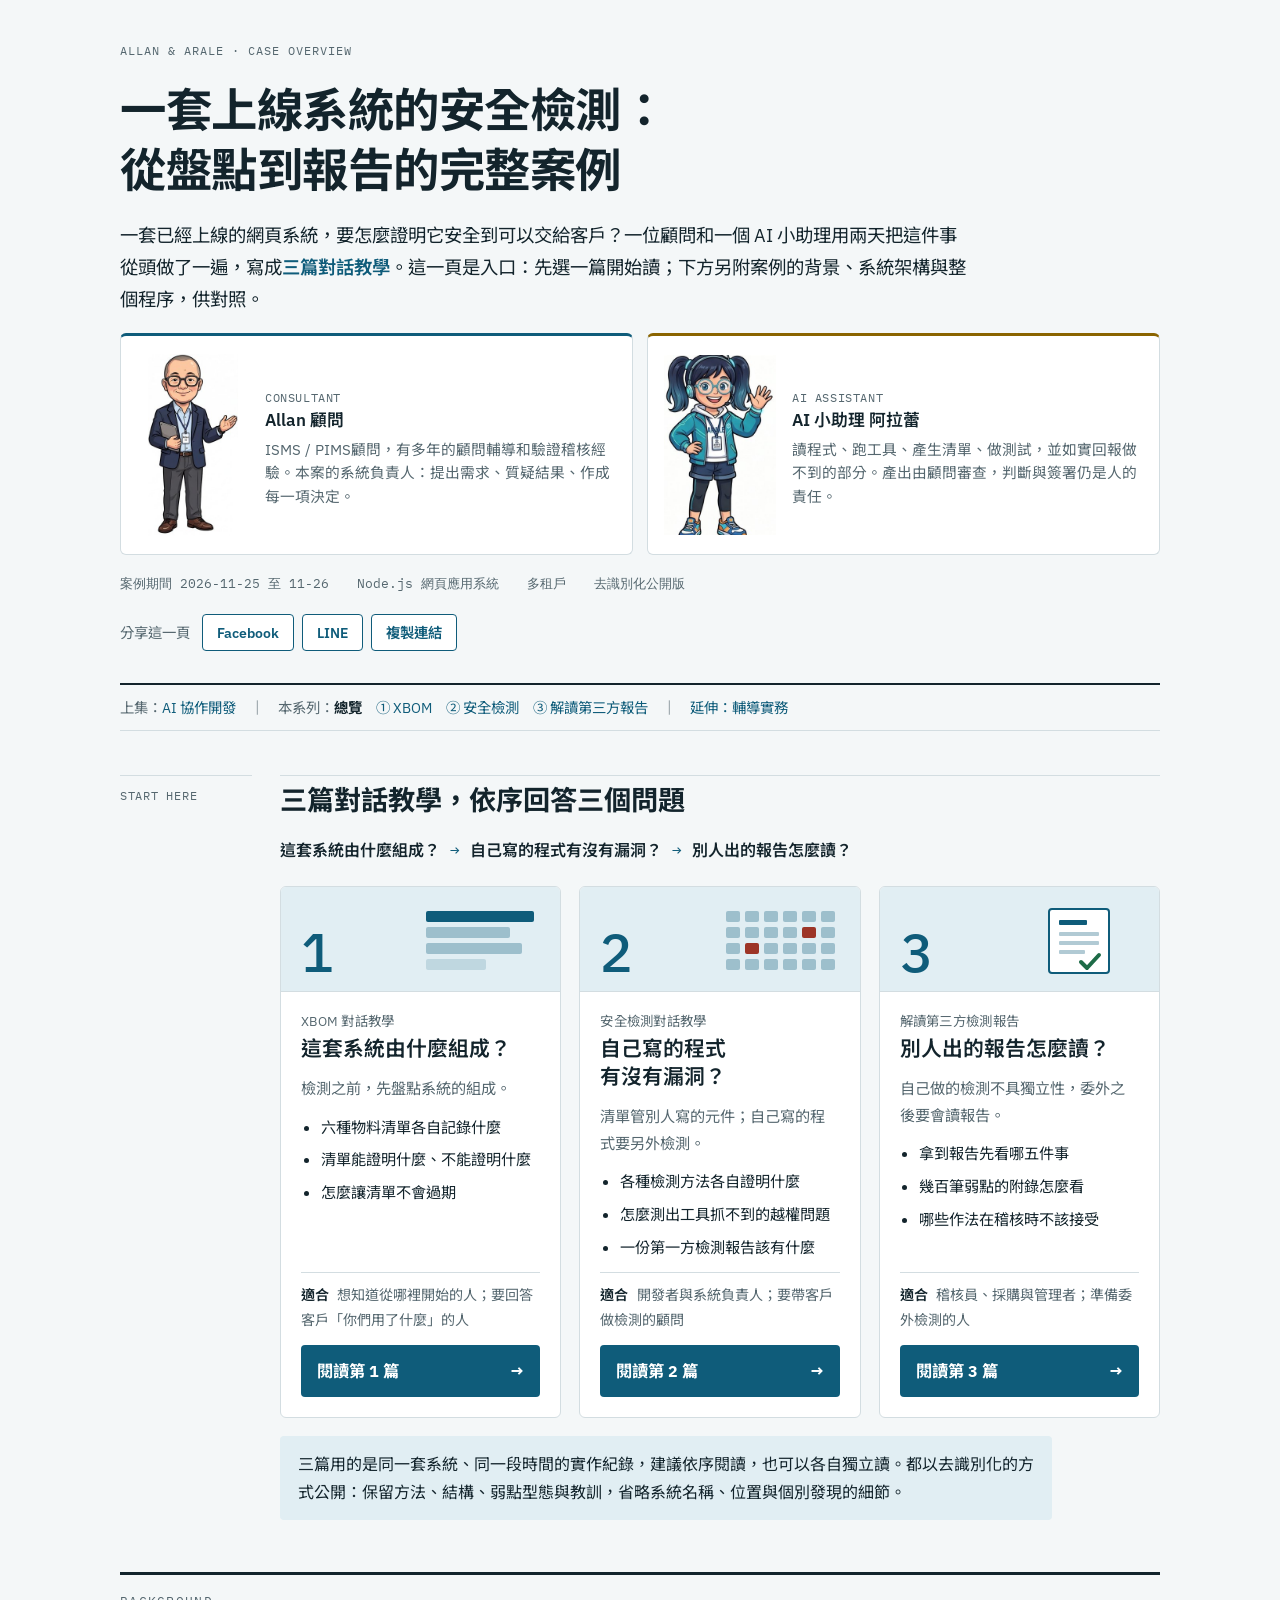
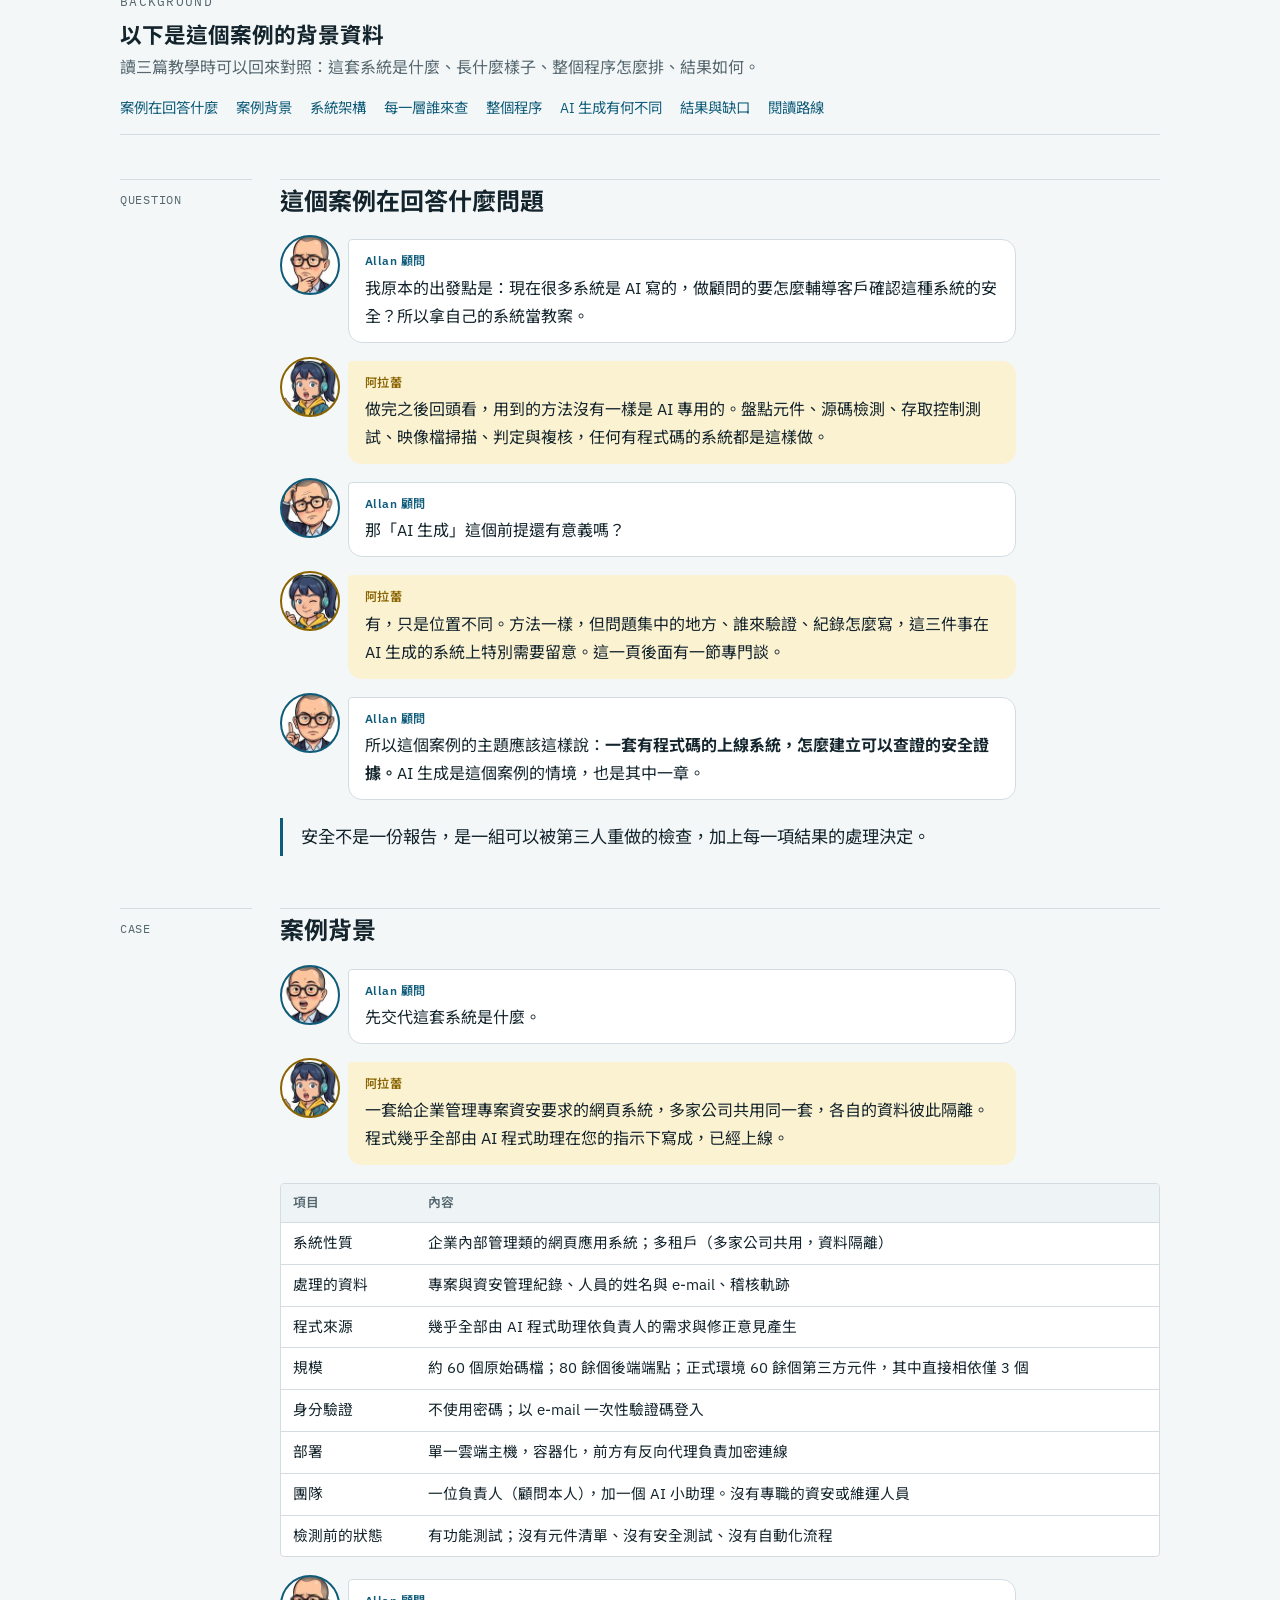
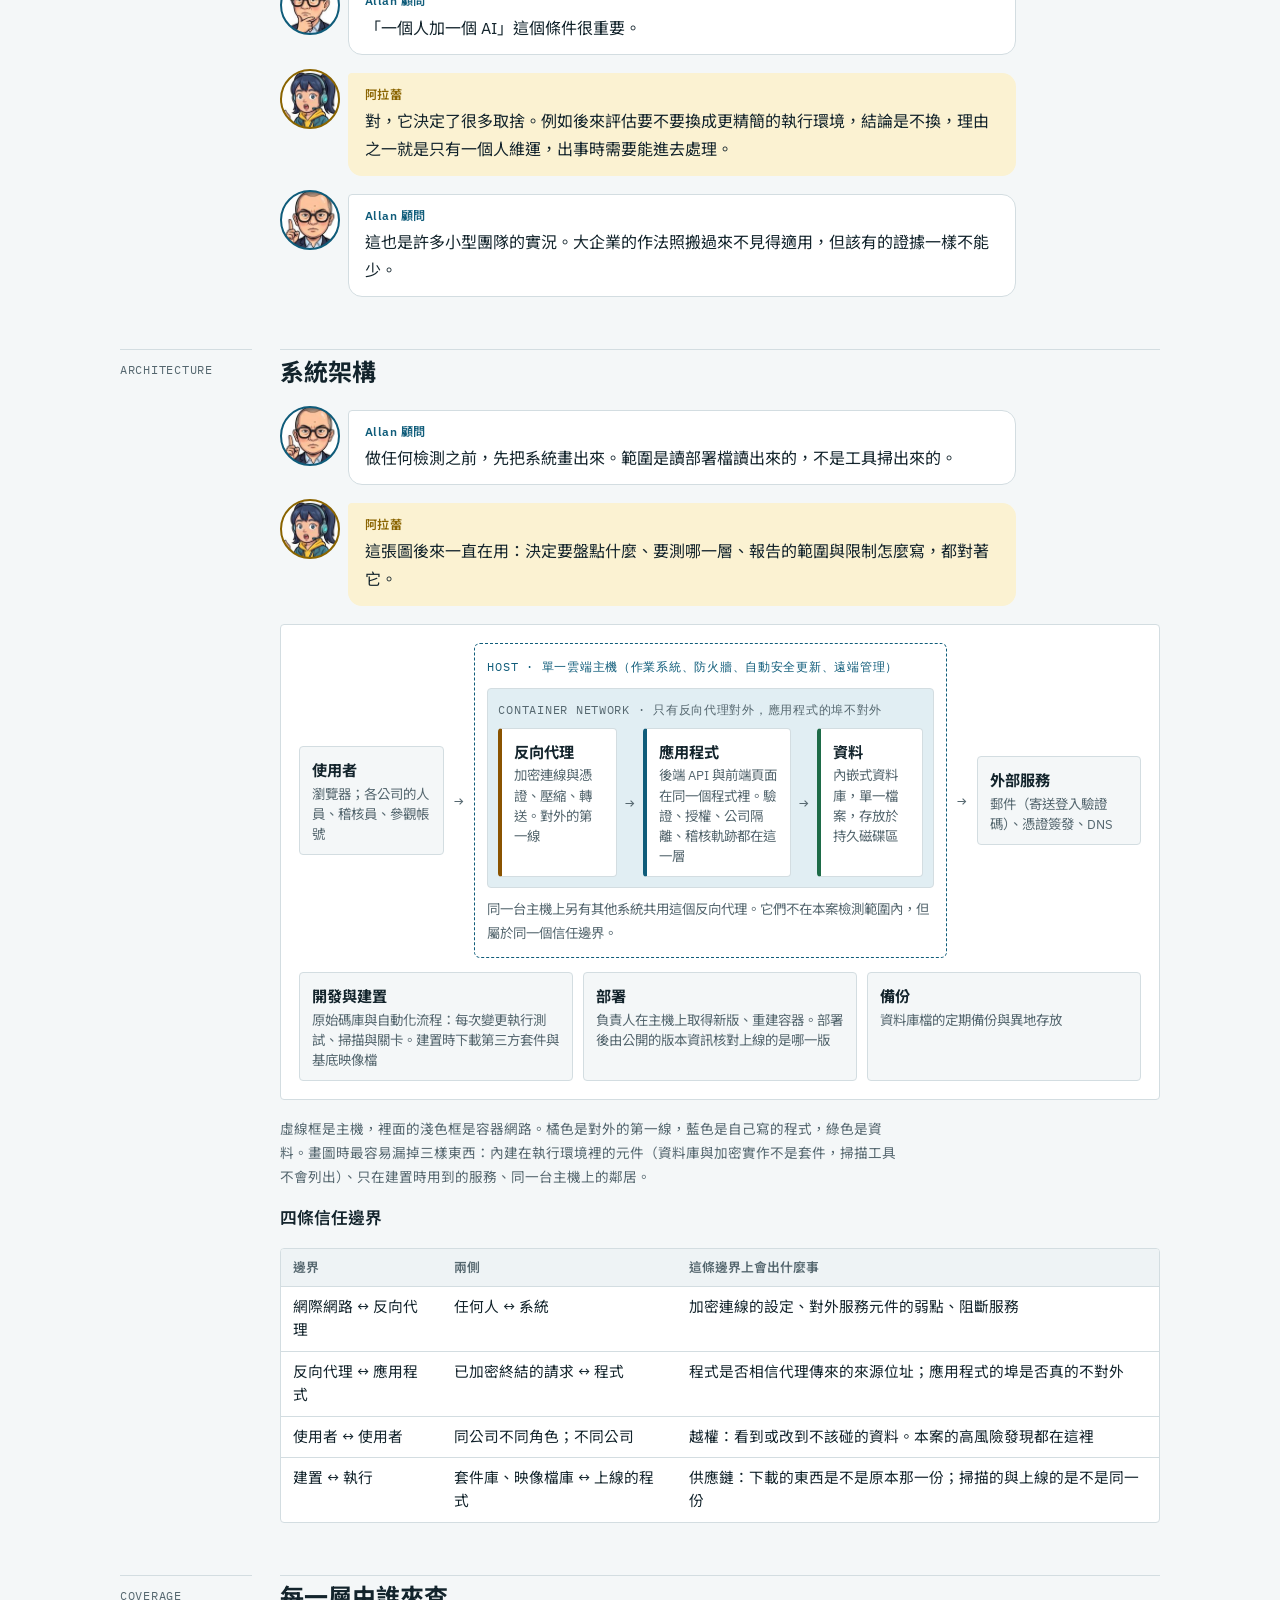
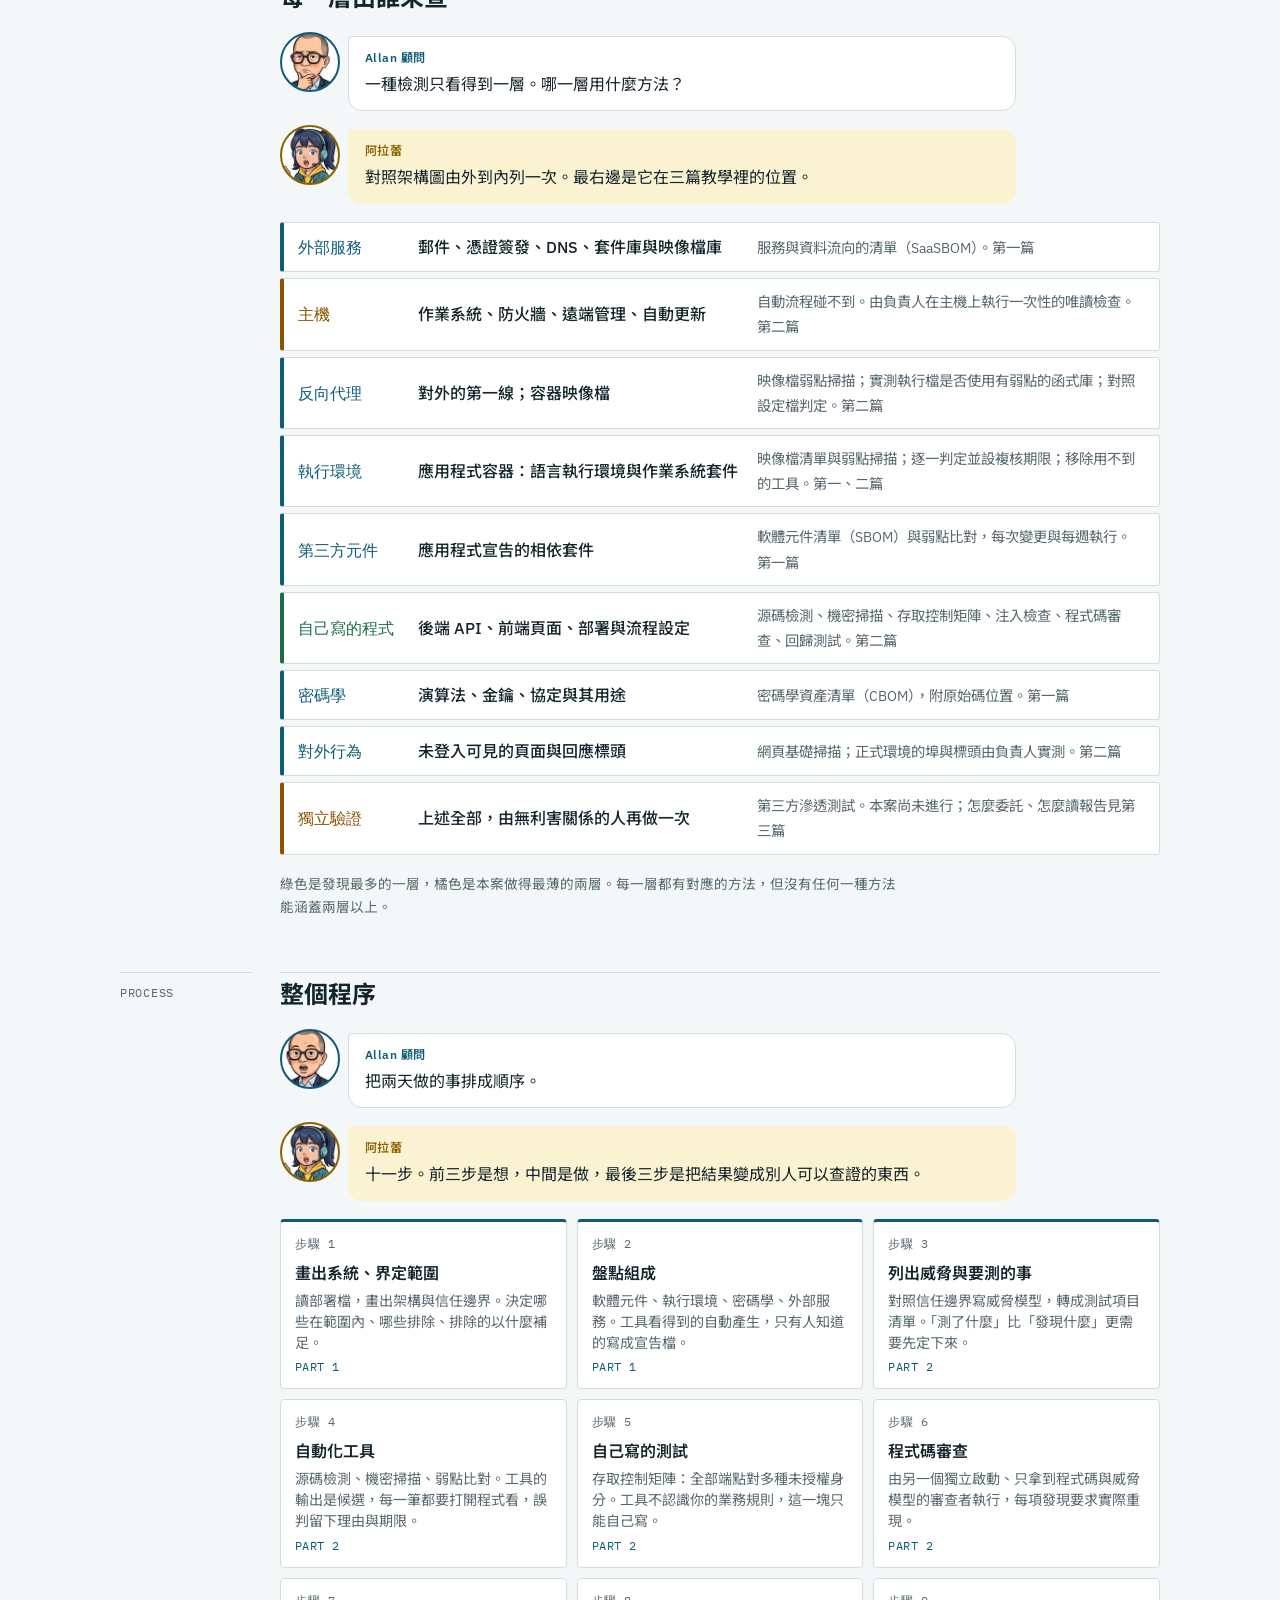
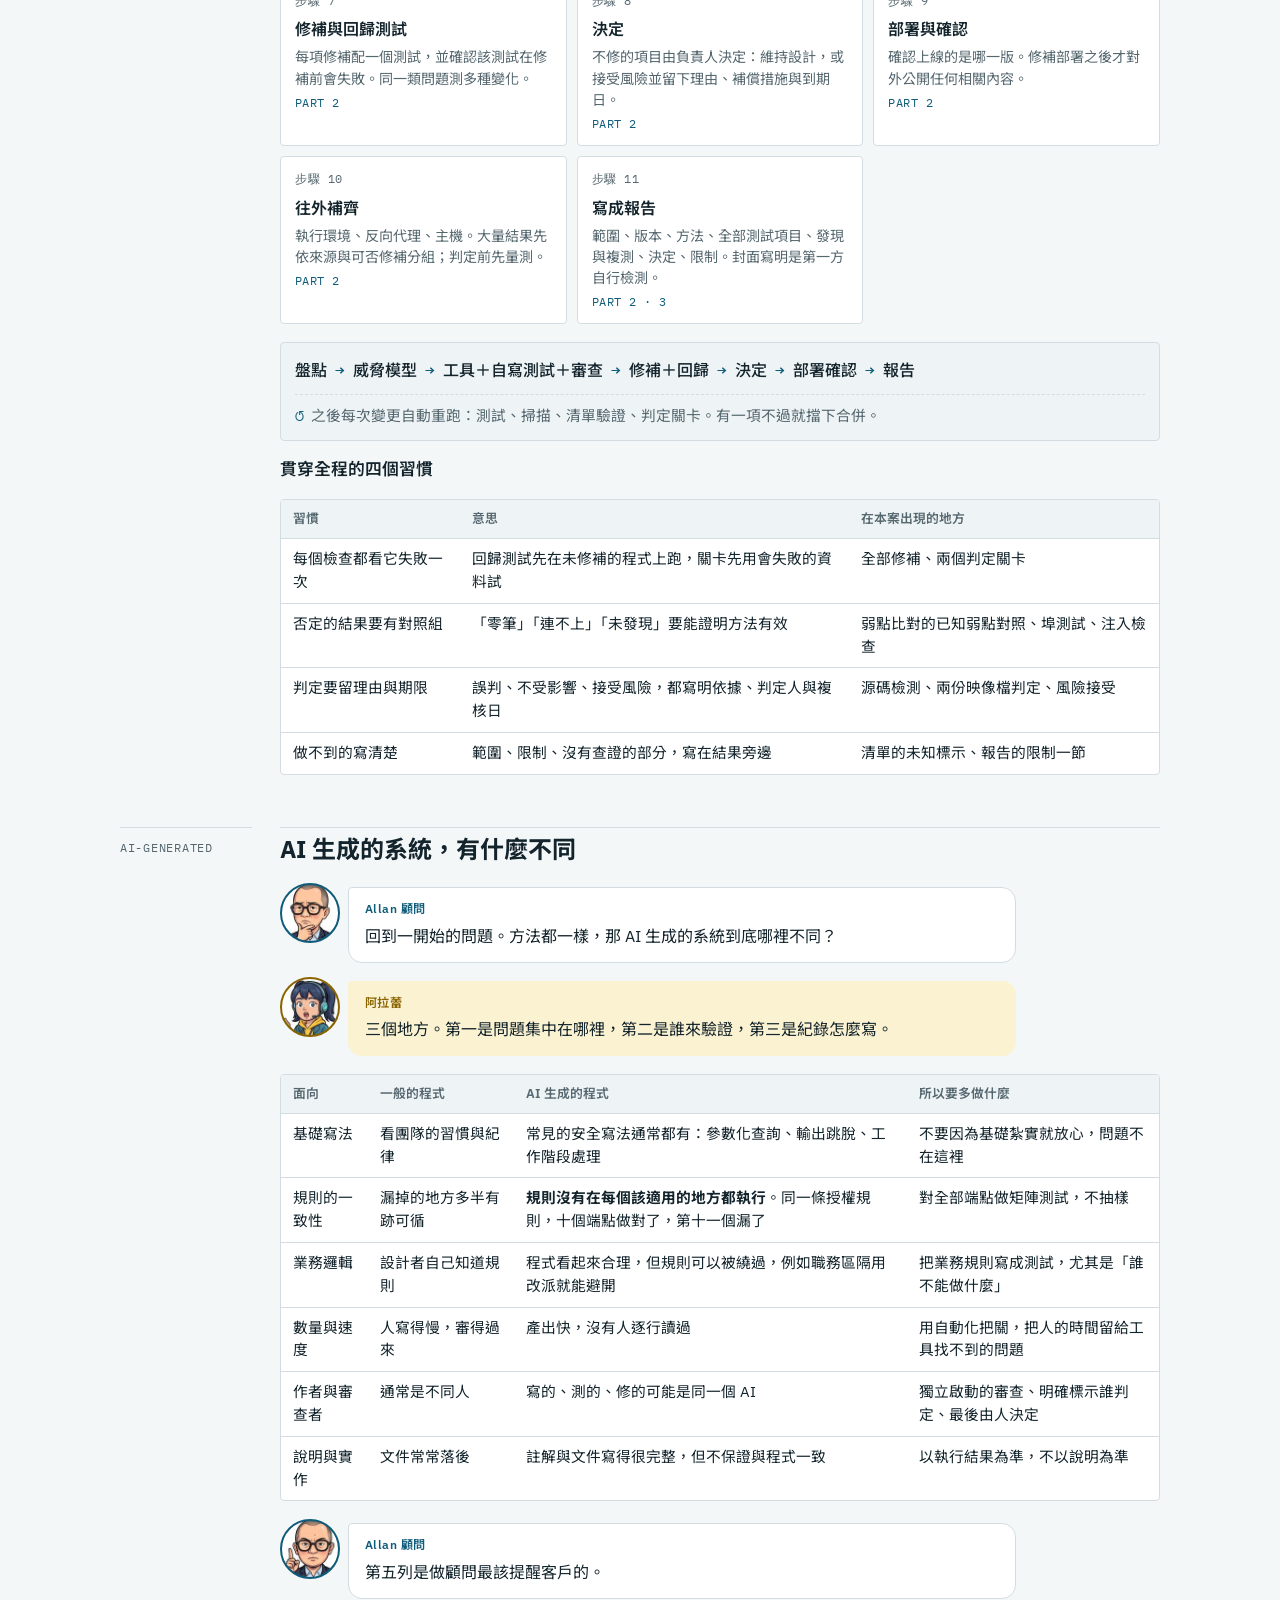
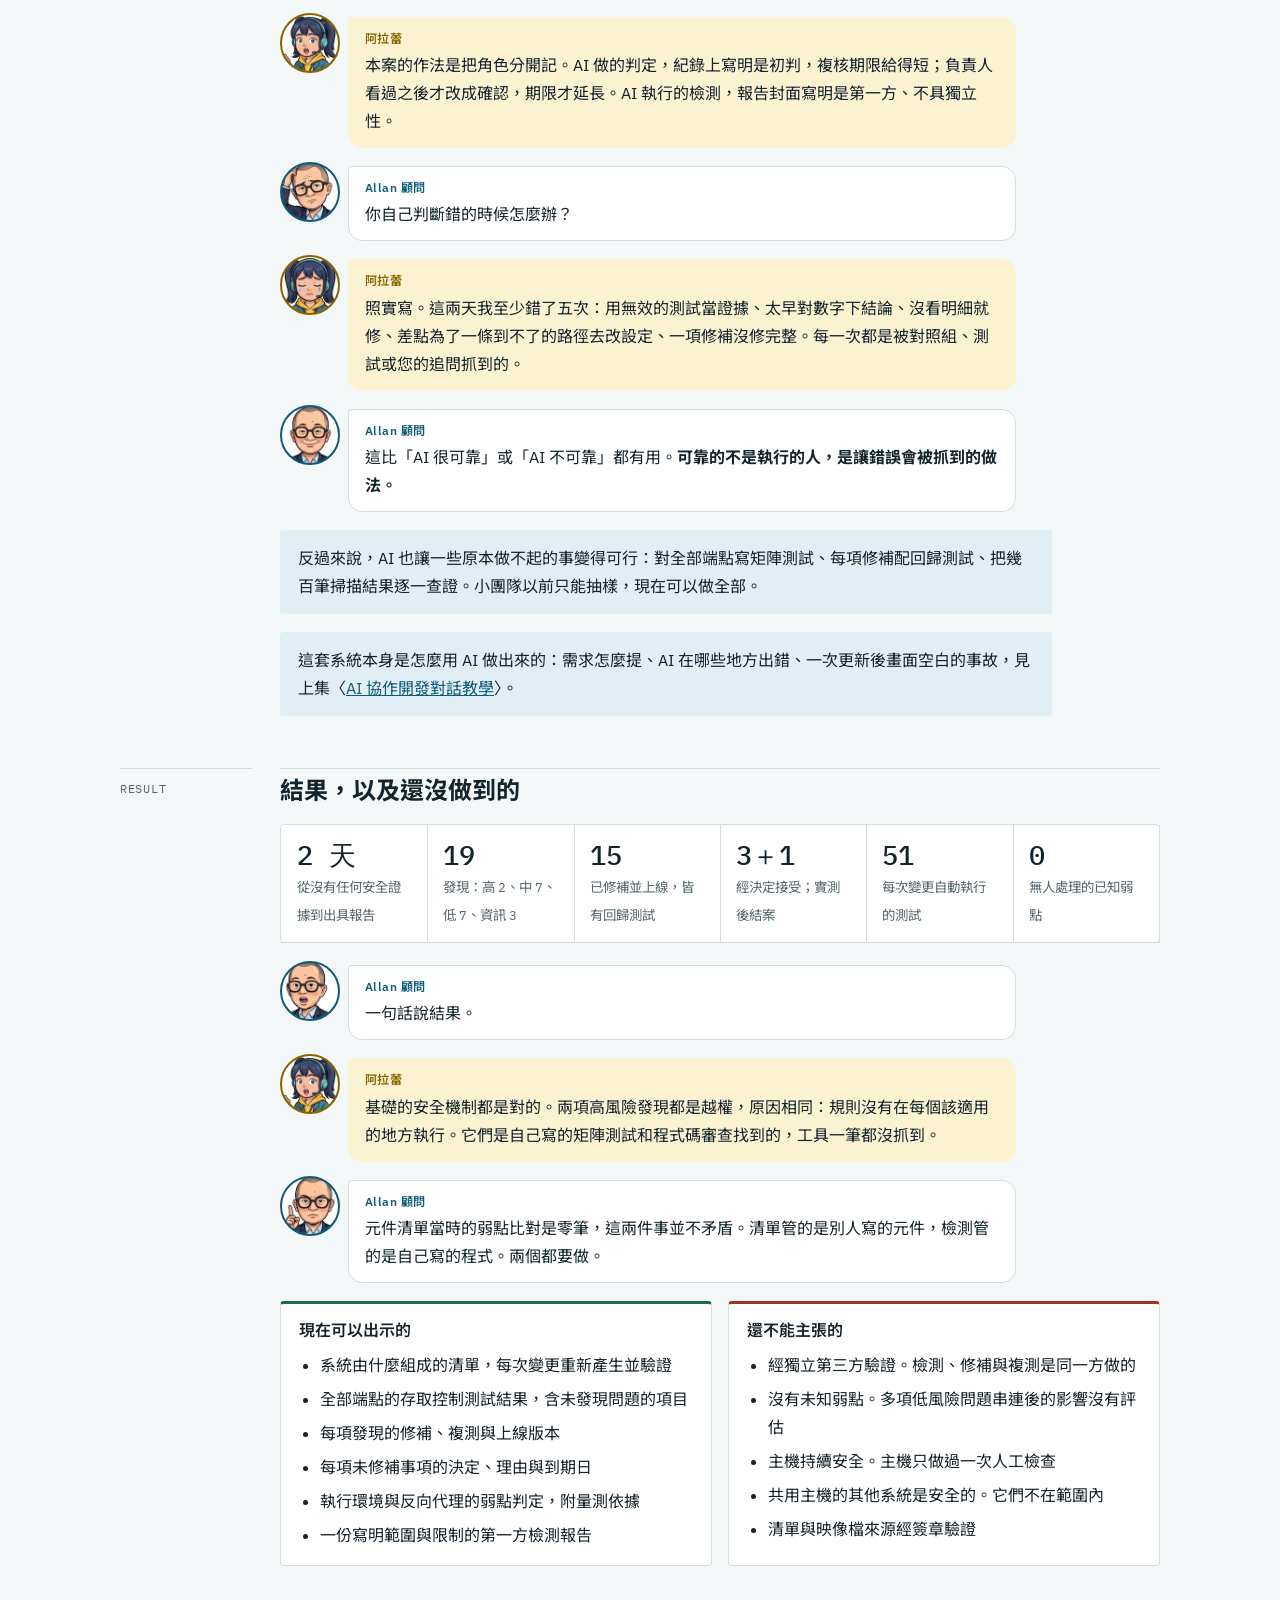
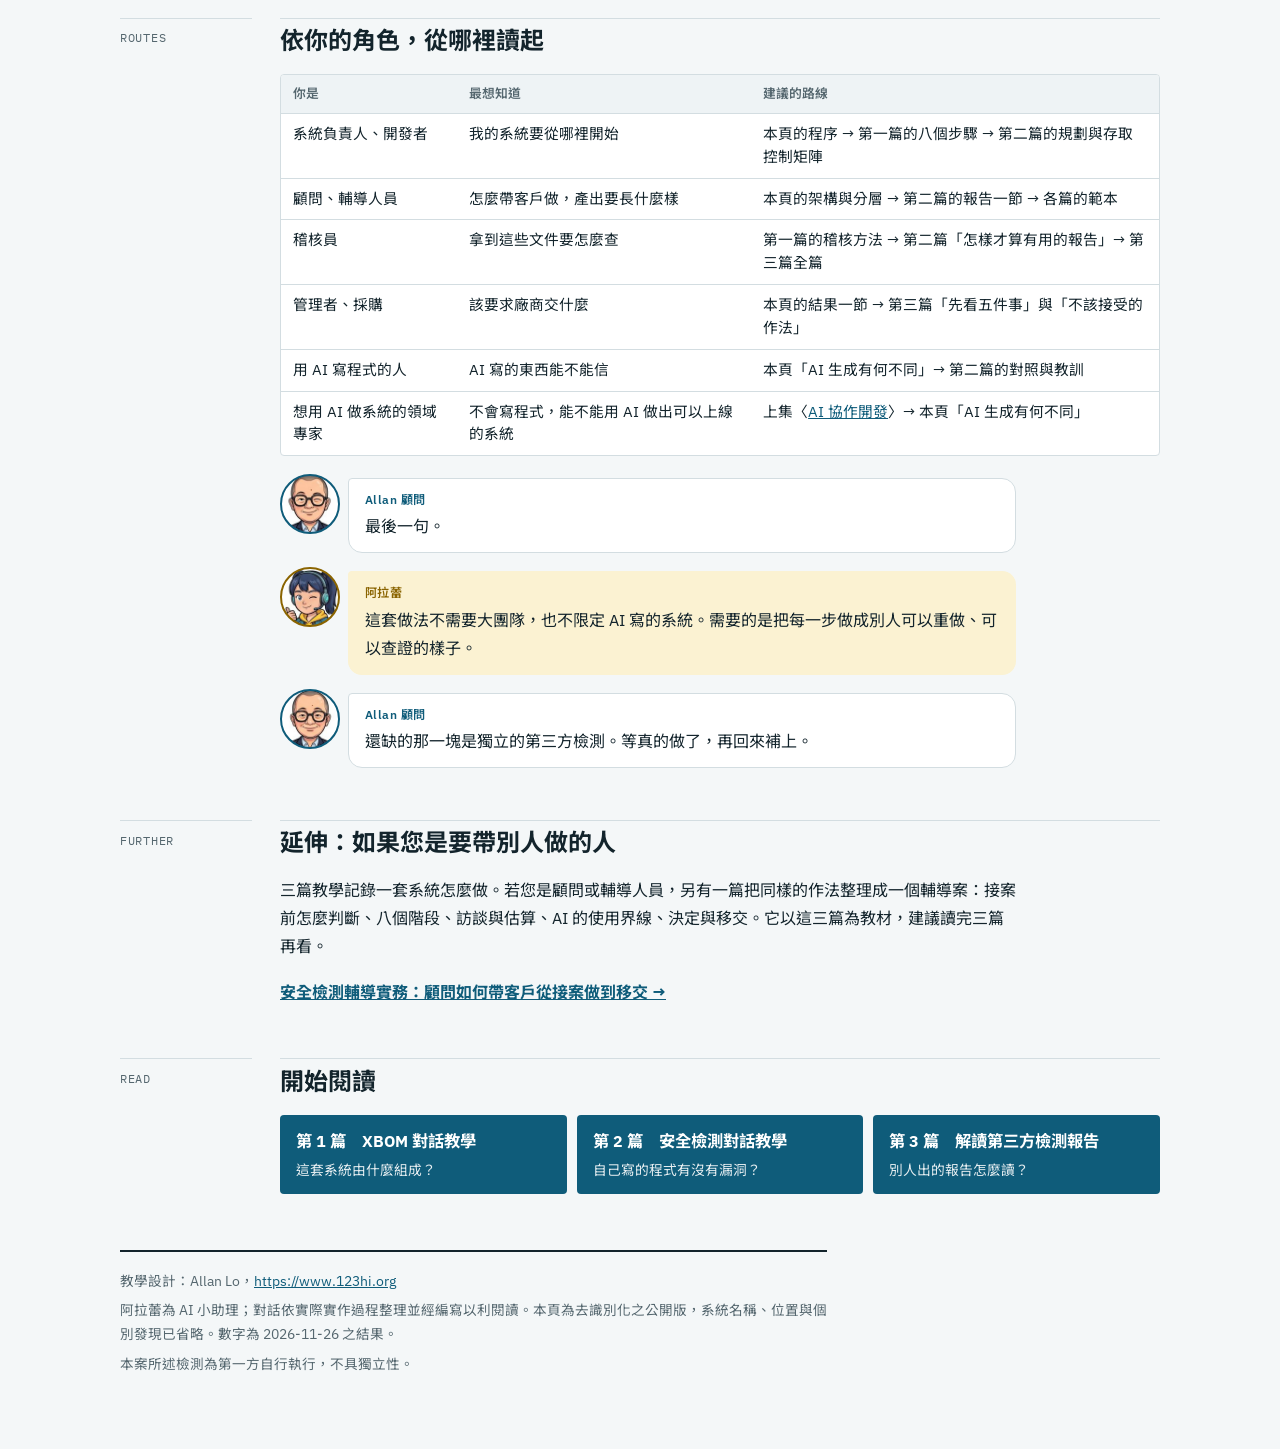
==== commit 24dce7d9: "Link the development prequel from the case overview and the series bars Additions only: a prequel li" ====
--- a/case/index.html
+++ b/case/index.html
@@ -268,7 +268,7 @@
   <div class="meta"><span>案例期間 2026-11-25 至 11-26</span><span>Node.js 網頁應用系統</span><span>多租戶</span><span>去識別化公開版</span></div>
 <div class="share"><span>分享這一頁</span><a id="sh-fb" href="#" target="_blank" rel="noopener">Facebook</a><a id="sh-line" href="#" target="_blank" rel="noopener">LINE</a><button type="button" id="sh-copy">複製連結</button></div>
 </header>
-<p class="series">本系列：<b>總覽</b>　<a href="https://allanloplus.github.io/pms-promotion/xbom/">① XBOM</a>　<a href="https://allanloplus.github.io/pms-promotion/security-testing/">② 安全檢測</a>　<a href="https://allanloplus.github.io/pms-promotion/third-party-report/">③ 解讀第三方報告</a>　｜　<a href="https://allanloplus.github.io/pms-promotion/consulting/">延伸：輔導實務</a></p>
+<p class="series">上集：<a href="https://allanloplus.github.io/pms-promotion/development/">AI 協作開發</a>　｜　本系列：<b>總覽</b>　<a href="https://allanloplus.github.io/pms-promotion/xbom/">① XBOM</a>　<a href="https://allanloplus.github.io/pms-promotion/security-testing/">② 安全檢測</a>　<a href="https://allanloplus.github.io/pms-promotion/third-party-report/">③ 解讀第三方報告</a>　｜　<a href="https://allanloplus.github.io/pms-promotion/consulting/">延伸：輔導實務</a></p>
 
 <section id="series"><div class="tag">START HERE</div><div class="body"><h2>三篇對話教學，依序回答三個問題</h2><p class="order"><b>這套系統由什麼組成？</b><i>→</i><b>自己寫的程式有沒有漏洞？</b><i>→</i><b>別人出的報告怎麼讀？</b></p><div class="parts"><article class="part"><div class="pt"><span class="num">1</span><span class="motif"><svg viewBox="0 0 120 72" aria-hidden="true"><rect x="6" y="6" width="108" height="11" rx="2" class="f1"/><rect x="6" y="22" width="84" height="11" rx="2" class="f2"/><rect x="6" y="38" width="96" height="11" rx="2" class="f2"/><rect x="6" y="54" width="60" height="11" rx="2" class="f3"/></svg></span></div><div class="pb"><div><span class="kicker">XBOM 對話教學</span><h3>這套系統由什麼組成？</h3></div><p class="lead2">檢測之前，先盤點系統的組成。</p><ul><li>六種物料清單各自記錄什麼</li><li>清單能證明什麼、不能證明什麼</li><li>怎麼讓清單不會過期</li></ul><p class="who2"><b>適合</b>想知道從哪裡開始的人；要回答客戶「你們用了什麼」的人</p><a class="btn" href="https://allanloplus.github.io/pms-promotion/xbom/">閱讀第 1 篇<span aria-hidden="true">→</span></a></div></article><article class="part"><div class="pt"><span class="num">2</span><span class="motif"><svg viewBox="0 0 120 72" aria-hidden="true"><rect x="6" y="6" width="14" height="11" rx="2" class="f2"/><rect x="25" y="6" width="14" height="11" rx="2" class="f2"/><rect x="44" y="6" width="14" height="11" rx="2" class="f2"/><rect x="63" y="6" width="14" height="11" rx="2" class="f2"/><rect x="82" y="6" width="14" height="11" rx="2" class="f2"/><rect x="101" y="6" width="14" height="11" rx="2" class="f2"/><rect x="6" y="22" width="14" height="11" rx="2" class="f2"/><rect x="25" y="22" width="14" height="11" rx="2" class="f2"/><rect x="44" y="22" width="14" height="11" rx="2" class="f2"/><rect x="63" y="22" width="14" height="11" rx="2" class="f2"/><rect x="82" y="22" width="14" height="11" rx="2" class="f4"/><rect x="101" y="22" width="14" height="11" rx="2" class="f2"/><rect x="6" y="38" width="14" height="11" rx="2" class="f2"/><rect x="25" y="38" width="14" height="11" rx="2" class="f4"/><rect x="44" y="38" width="14" height="11" rx="2" class="f2"/><rect x="63" y="38" width="14" height="11" rx="2" class="f2"/><rect x="82" y="38" width="14" height="11" rx="2" class="f2"/><rect x="101" y="38" width="14" height="11" rx="2" class="f2"/><rect x="6" y="54" width="14" height="11" rx="2" class="f2"/><rect x="25" y="54" width="14" height="11" rx="2" class="f2"/><rect x="44" y="54" width="14" height="11" rx="2" class="f2"/><rect x="63" y="54" width="14" height="11" rx="2" class="f2"/><rect x="82" y="54" width="14" height="11" rx="2" class="f2"/><rect x="101" y="54" width="14" height="11" rx="2" class="f2"/></svg></span></div><div class="pb"><div><span class="kicker">安全檢測對話教學</span><h3>自己寫的程式有沒有漏洞？</h3></div><p class="lead2">清單管別人寫的元件；自己寫的程式要另外檢測。</p><ul><li>各種檢測方法各自證明什麼</li><li>怎麼測出工具抓不到的越權問題</li><li>一份第一方檢測報告該有什麼</li></ul><p class="who2"><b>適合</b>開發者與系統負責人；要帶客戶做檢測的顧問</p><a class="btn" href="https://allanloplus.github.io/pms-promotion/security-testing/">閱讀第 2 篇<span aria-hidden="true">→</span></a></div></article><article class="part"><div class="pt"><span class="num">3</span><span class="motif"><svg viewBox="0 0 120 72" aria-hidden="true"><rect x="30" y="4" width="60" height="64" rx="3" class="s1"/><rect x="40" y="15" width="28" height="5" rx="1" class="f1"/><rect x="40" y="27" width="40" height="4" rx="1" class="f2"/><rect x="40" y="36" width="40" height="4" rx="1" class="f2"/><rect x="40" y="45" width="26" height="4" rx="1" class="f2"/><path d="M62 57l6 6 12-13" class="s2"/></svg></span></div><div class="pb"><div><span class="kicker">解讀第三方檢測報告</span><h3>別人出的報告怎麼讀？</h3></div><p class="lead2">自己做的檢測不具獨立性，委外之後要會讀報告。</p><ul><li>拿到報告先看哪五件事</li><li>幾百筆弱點的附錄怎麼看</li><li>哪些作法在稽核時不該接受</li></ul><p class="who2"><b>適合</b>稽核員、採購與管理者；準備委外檢測的人</p><a class="btn" href="https://allanloplus.github.io/pms-promotion/third-party-report/">閱讀第 3 篇<span aria-hidden="true">→</span></a></div></article></div><p class="note">三篇用的是同一套系統、同一段時間的實作紀錄，建議依序閱讀，也可以各自獨立讀。都以去識別化的方式公開：保留方法、結構、弱點型態與教訓，省略系統名稱、位置與個別發現的細節。</p></div></section>
 <div class="band"><span class="bt">BACKGROUND</span><h2>以下是這個案例的背景資料</h2><p>讀三篇教學時可以回來對照：這套系統是什麼、長什麼樣子、整個程序怎麼排、結果如何。</p></div>
@@ -306,9 +306,9 @@
 </div><p class="figcap">虛線框是主機，裡面的淺色框是容器網路。橘色是對外的第一線，藍色是自己寫的程式，綠色是資料。畫圖時最容易漏掉三樣東西：內建在執行環境裡的元件（資料庫與加密實作不是套件，掃描工具不會列出）、只在建置時用到的服務、同一台主機上的鄰居。</p><h3>四條信任邊界</h3><div class="scroll"><table><thead><tr><th>邊界</th><th>兩側</th><th>這條邊界上會出什麼事</th></tr></thead><tbody><tr><td>網際網路 ↔ 反向代理</td><td>任何人 ↔ 系統</td><td>加密連線的設定、對外服務元件的弱點、阻斷服務</td></tr><tr><td>反向代理 ↔ 應用程式</td><td>已加密終結的請求 ↔ 程式</td><td>程式是否相信代理傳來的來源位址；應用程式的埠是否真的不對外</td></tr><tr><td>使用者 ↔ 使用者</td><td>同公司不同角色；不同公司</td><td>越權：看到或改到不該碰的資料。本案的高風險發現都在這裡</td></tr><tr><td>建置 ↔ 執行</td><td>套件庫、映像檔庫 ↔ 上線的程式</td><td>供應鏈：下載的東西是不是原本那一份；掃描的與上線的是不是同一份</td></tr></tbody></table></div></div></section>
 <section id="layers"><div class="tag">COVERAGE</div><div class="body"><h2>每一層由誰來查</h2><div class="talk"><div class="say allan"><div class="av al-think" role="img" aria-label="Allan 顧問"></div><div class="bubble"><span class="who">Allan 顧問</span><p>一種檢測只看得到一層。哪一層用什麼方法？</p></div></div><div class="say bot"><div class="av ar-explain" role="img" aria-label="阿拉蕾"></div><div class="bubble"><span class="who">阿拉蕾</span><p>對照架構圖由外到內列一次。最右邊是它在三篇教學裡的位置。</p></div></div></div><div class="stack" role="list"><div class="layer" role="listitem"><span class="bom">外部服務</span><span class="what">郵件、憑證簽發、DNS、套件庫與映像檔庫</span><span class="res">服務與資料流向的清單（SaaSBOM）。第一篇</span></div><div class="layer gap" role="listitem"><span class="bom">主機</span><span class="what">作業系統、防火牆、遠端管理、自動更新</span><span class="res">自動流程碰不到。由負責人在主機上執行一次性的唯讀檢查。第二篇</span></div><div class="layer" role="listitem"><span class="bom">反向代理</span><span class="what">對外的第一線；容器映像檔</span><span class="res">映像檔弱點掃描；實測執行檔是否使用有弱點的函式庫；對照設定檔判定。第二篇</span></div><div class="layer" role="listitem"><span class="bom">執行環境</span><span class="what">應用程式容器：語言執行環境與作業系統套件</span><span class="res">映像檔清單與弱點掃描；逐一判定並設複核期限；移除用不到的工具。第一、二篇</span></div><div class="layer" role="listitem"><span class="bom">第三方元件</span><span class="what">應用程式宣告的相依套件</span><span class="res">軟體元件清單（SBOM）與弱點比對，每次變更與每週執行。第一篇</span></div><div class="layer judge" role="listitem"><span class="bom">自己寫的程式</span><span class="what">後端 API、前端頁面、部署與流程設定</span><span class="res">源碼檢測、機密掃描、存取控制矩陣、注入檢查、程式碼審查、回歸測試。第二篇</span></div><div class="layer" role="listitem"><span class="bom">密碼學</span><span class="what">演算法、金鑰、協定與其用途</span><span class="res">密碼學資產清單（CBOM），附原始碼位置。第一篇</span></div><div class="layer" role="listitem"><span class="bom">對外行為</span><span class="what">未登入可見的頁面與回應標頭</span><span class="res">網頁基礎掃描；正式環境的埠與標頭由負責人實測。第二篇</span></div><div class="layer gap" role="listitem"><span class="bom">獨立驗證</span><span class="what">上述全部，由無利害關係的人再做一次</span><span class="res">第三方滲透測試。本案尚未進行；怎麼委託、怎麼讀報告見第三篇</span></div></div><p class="figcap">綠色是發現最多的一層，橘色是本案做得最薄的兩層。每一層都有對應的方法，但沒有任何一種方法能涵蓋兩層以上。</p></div></section>
 <section id="process"><div class="tag">PROCESS</div><div class="body"><h2>整個程序</h2><div class="talk"><div class="say allan"><div class="av al-talk" role="img" aria-label="Allan 顧問"></div><div class="bubble"><span class="who">Allan 顧問</span><p>把兩天做的事排成順序。</p></div></div><div class="say bot"><div class="av ar-explain" role="img" aria-label="阿拉蕾"></div><div class="bubble"><span class="who">阿拉蕾</span><p>十一步。前三步是想，中間是做，最後三步是把結果變成別人可以查證的東西。</p></div></div></div><ol class="steps"><li class="think"><b>畫出系統、界定範圍</b><span>讀部署檔，畫出架構與信任邊界。決定哪些在範圍內、哪些排除、排除的以什麼補足。</span><span class="pg">PART 1</span></li><li class="think"><b>盤點組成</b><span>軟體元件、執行環境、密碼學、外部服務。工具看得到的自動產生，只有人知道的寫成宣告檔。</span><span class="pg">PART 1</span></li><li class="think"><b>列出威脅與要測的事</b><span>對照信任邊界寫威脅模型，轉成測試項目清單。「測了什麼」比「發現什麼」更需要先定下來。</span><span class="pg">PART 2</span></li><li><b>自動化工具</b><span>源碼檢測、機密掃描、弱點比對。工具的輸出是候選，每一筆都要打開程式看，誤判留下理由與期限。</span><span class="pg">PART 2</span></li><li><b>自己寫的測試</b><span>存取控制矩陣：全部端點對多種未授權身分。工具不認識你的業務規則，這一塊只能自己寫。</span><span class="pg">PART 2</span></li><li><b>程式碼審查</b><span>由另一個獨立啟動、只拿到程式碼與威脅模型的審查者執行，每項發現要求實際重現。</span><span class="pg">PART 2</span></li><li><b>修補與回歸測試</b><span>每項修補配一個測試，並確認該測試在修補前會失敗。同一類問題測多種變化。</span><span class="pg">PART 2</span></li><li><b>決定</b><span>不修的項目由負責人決定：維持設計，或接受風險並留下理由、補償措施與到期日。</span><span class="pg">PART 2</span></li><li><b>部署與確認</b><span>確認上線的是哪一版。修補部署之後才對外公開任何相關內容。</span><span class="pg">PART 2</span></li><li><b>往外補齊</b><span>執行環境、反向代理、主機。大量結果先依來源與可否修補分組；判定前先量測。</span><span class="pg">PART 2</span></li><li><b>寫成報告</b><span>範圍、版本、方法、全部測試項目、發現與複測、決定、限制。封面寫明是第一方自行檢測。</span><span class="pg">PART 2 · 3</span></li></ol><div class="loop"><div class="fwd">盤點<i>→</i>威脅模型<i>→</i>工具＋自寫測試＋審查<i>→</i>修補＋回歸<i>→</i>決定<i>→</i>部署確認<i>→</i>報告</div><div class="back"><i>↺</i>之後每次變更自動重跑：測試、掃描、清單驗證、判定關卡。有一項不過就擋下合併。</div></div><h3>貫穿全程的四個習慣</h3><div class="scroll"><table><thead><tr><th>習慣</th><th>意思</th><th>在本案出現的地方</th></tr></thead><tbody><tr><td>每個檢查都看它失敗一次</td><td>回歸測試先在未修補的程式上跑，關卡先用會失敗的資料試</td><td>全部修補、兩個判定關卡</td></tr><tr><td>否定的結果要有對照組</td><td>「零筆」「連不上」「未發現」要能證明方法有效</td><td>弱點比對的已知弱點對照、埠測試、注入檢查</td></tr><tr><td>判定要留理由與期限</td><td>誤判、不受影響、接受風險，都寫明依據、判定人與複核日</td><td>源碼檢測、兩份映像檔判定、風險接受</td></tr><tr><td>做不到的寫清楚</td><td>範圍、限制、沒有查證的部分，寫在結果旁邊</td><td>清單的未知標示、報告的限制一節</td></tr></tbody></table></div></div></section>
-<section id="ai"><div class="tag">AI-GENERATED</div><div class="body"><h2>AI 生成的系統，有什麼不同</h2><div class="talk"><div class="say allan"><div class="av al-think" role="img" aria-label="Allan 顧問"></div><div class="bubble"><span class="who">Allan 顧問</span><p>回到一開始的問題。方法都一樣，那 AI 生成的系統到底哪裡不同？</p></div></div><div class="say bot"><div class="av ar-explain" role="img" aria-label="阿拉蕾"></div><div class="bubble"><span class="who">阿拉蕾</span><p>三個地方。第一是問題集中在哪裡，第二是誰來驗證，第三是紀錄怎麼寫。</p></div></div></div><div class="scroll"><table><thead><tr><th>面向</th><th>一般的程式</th><th>AI 生成的程式</th><th>所以要多做什麼</th></tr></thead><tbody><tr><td>基礎寫法</td><td>看團隊的習慣與紀律</td><td>常見的安全寫法通常都有：參數化查詢、輸出跳脫、工作階段處理</td><td>不要因為基礎紮實就放心，問題不在這裡</td></tr><tr><td>規則的一致性</td><td>漏掉的地方多半有跡可循</td><td><b>規則沒有在每個該適用的地方都執行</b>。同一條授權規則，十個端點做對了，第十一個漏了</td><td>對全部端點做矩陣測試，不抽樣</td></tr><tr><td>業務邏輯</td><td>設計者自己知道規則</td><td>程式看起來合理，但規則可以被繞過，例如職務區隔用改派就能避開</td><td>把業務規則寫成測試，尤其是「誰不能做什麼」</td></tr><tr><td>數量與速度</td><td>人寫得慢，審得過來</td><td>產出快，沒有人逐行讀過</td><td>用自動化把關，把人的時間留給工具找不到的問題</td></tr><tr><td>作者與審查者</td><td>通常是不同人</td><td>寫的、測的、修的可能是同一個 AI</td><td>獨立啟動的審查、明確標示誰判定、最後由人決定</td></tr><tr><td>說明與實作</td><td>文件常常落後</td><td>註解與文件寫得很完整，但不保證與程式一致</td><td>以執行結果為準，不以說明為準</td></tr></tbody></table></div><div class="talk"><div class="say allan"><div class="av al-point" role="img" aria-label="Allan 顧問"></div><div class="bubble"><span class="who">Allan 顧問</span><p>第五列是做顧問最該提醒客戶的。</p></div></div><div class="say bot"><div class="av ar-explain" role="img" aria-label="阿拉蕾"></div><div class="bubble"><span class="who">阿拉蕾</span><p>本案的作法是把角色分開記。AI 做的判定，紀錄上寫明是初判，複核期限給得短；負責人看過之後才改成確認，期限才延長。AI 執行的檢測，報告封面寫明是第一方、不具獨立性。</p></div></div><div class="say allan"><div class="av al-scratch" role="img" aria-label="Allan 顧問"></div><div class="bubble"><span class="who">Allan 顧問</span><p>你自己判斷錯的時候怎麼辦？</p></div></div><div class="say bot"><div class="av ar-cry" role="img" aria-label="阿拉蕾"></div><div class="bubble"><span class="who">阿拉蕾</span><p>照實寫。這兩天我至少錯了五次：用無效的測試當證據、太早對數字下結論、沒看明細就修、差點為了一條到不了的路徑去改設定、一項修補沒修完整。每一次都是被對照組、測試或您的追問抓到的。</p></div></div><div class="say allan"><div class="av al-smile" role="img" aria-label="Allan 顧問"></div><div class="bubble"><span class="who">Allan 顧問</span><p>這比「AI 很可靠」或「AI 不可靠」都有用。<b>可靠的不是執行的人，是讓錯誤會被抓到的做法。</b></p></div></div></div><p class="note">反過來說，AI 也讓一些原本做不起的事變得可行：對全部端點寫矩陣測試、每項修補配回歸測試、把幾百筆掃描結果逐一查證。小團隊以前只能抽樣，現在可以做全部。</p></div></section>
+<section id="ai"><div class="tag">AI-GENERATED</div><div class="body"><h2>AI 生成的系統，有什麼不同</h2><div class="talk"><div class="say allan"><div class="av al-think" role="img" aria-label="Allan 顧問"></div><div class="bubble"><span class="who">Allan 顧問</span><p>回到一開始的問題。方法都一樣，那 AI 生成的系統到底哪裡不同？</p></div></div><div class="say bot"><div class="av ar-explain" role="img" aria-label="阿拉蕾"></div><div class="bubble"><span class="who">阿拉蕾</span><p>三個地方。第一是問題集中在哪裡，第二是誰來驗證，第三是紀錄怎麼寫。</p></div></div></div><div class="scroll"><table><thead><tr><th>面向</th><th>一般的程式</th><th>AI 生成的程式</th><th>所以要多做什麼</th></tr></thead><tbody><tr><td>基礎寫法</td><td>看團隊的習慣與紀律</td><td>常見的安全寫法通常都有：參數化查詢、輸出跳脫、工作階段處理</td><td>不要因為基礎紮實就放心，問題不在這裡</td></tr><tr><td>規則的一致性</td><td>漏掉的地方多半有跡可循</td><td><b>規則沒有在每個該適用的地方都執行</b>。同一條授權規則，十個端點做對了，第十一個漏了</td><td>對全部端點做矩陣測試，不抽樣</td></tr><tr><td>業務邏輯</td><td>設計者自己知道規則</td><td>程式看起來合理，但規則可以被繞過，例如職務區隔用改派就能避開</td><td>把業務規則寫成測試，尤其是「誰不能做什麼」</td></tr><tr><td>數量與速度</td><td>人寫得慢，審得過來</td><td>產出快，沒有人逐行讀過</td><td>用自動化把關，把人的時間留給工具找不到的問題</td></tr><tr><td>作者與審查者</td><td>通常是不同人</td><td>寫的、測的、修的可能是同一個 AI</td><td>獨立啟動的審查、明確標示誰判定、最後由人決定</td></tr><tr><td>說明與實作</td><td>文件常常落後</td><td>註解與文件寫得很完整，但不保證與程式一致</td><td>以執行結果為準，不以說明為準</td></tr></tbody></table></div><div class="talk"><div class="say allan"><div class="av al-point" role="img" aria-label="Allan 顧問"></div><div class="bubble"><span class="who">Allan 顧問</span><p>第五列是做顧問最該提醒客戶的。</p></div></div><div class="say bot"><div class="av ar-explain" role="img" aria-label="阿拉蕾"></div><div class="bubble"><span class="who">阿拉蕾</span><p>本案的作法是把角色分開記。AI 做的判定，紀錄上寫明是初判，複核期限給得短；負責人看過之後才改成確認，期限才延長。AI 執行的檢測，報告封面寫明是第一方、不具獨立性。</p></div></div><div class="say allan"><div class="av al-scratch" role="img" aria-label="Allan 顧問"></div><div class="bubble"><span class="who">Allan 顧問</span><p>你自己判斷錯的時候怎麼辦？</p></div></div><div class="say bot"><div class="av ar-cry" role="img" aria-label="阿拉蕾"></div><div class="bubble"><span class="who">阿拉蕾</span><p>照實寫。這兩天我至少錯了五次：用無效的測試當證據、太早對數字下結論、沒看明細就修、差點為了一條到不了的路徑去改設定、一項修補沒修完整。每一次都是被對照組、測試或您的追問抓到的。</p></div></div><div class="say allan"><div class="av al-smile" role="img" aria-label="Allan 顧問"></div><div class="bubble"><span class="who">Allan 顧問</span><p>這比「AI 很可靠」或「AI 不可靠」都有用。<b>可靠的不是執行的人，是讓錯誤會被抓到的做法。</b></p></div></div></div><p class="note">反過來說，AI 也讓一些原本做不起的事變得可行：對全部端點寫矩陣測試、每項修補配回歸測試、把幾百筆掃描結果逐一查證。小團隊以前只能抽樣，現在可以做全部。</p><p class="note">這套系統本身是怎麼用 AI 做出來的：需求怎麼提、AI 在哪些地方出錯、一次更新後畫面空白的事故，見上集〈<a href="https://allanloplus.github.io/pms-promotion/development/">AI 協作開發對話教學</a>〉。</p></div></section>
 <section id="result"><div class="tag">RESULT</div><div class="body"><h2>結果，以及還沒做到的</h2><div class="figs"><div><b>2 天</b><span>從沒有任何安全證據到出具報告</span></div><div><b>19</b><span>發現：高 2、中 7、低 7、資訊 3</span></div><div><b>15</b><span>已修補並上線，皆有回歸測試</span></div><div><b>3＋1</b><span>經決定接受；實測後結案</span></div><div><b>51</b><span>每次變更自動執行的測試</span></div><div><b>0</b><span>無人處理的已知弱點</span></div></div><div class="talk"><div class="say allan"><div class="av al-talk" role="img" aria-label="Allan 顧問"></div><div class="bubble"><span class="who">Allan 顧問</span><p>一句話說結果。</p></div></div><div class="say bot"><div class="av ar-explain" role="img" aria-label="阿拉蕾"></div><div class="bubble"><span class="who">阿拉蕾</span><p>基礎的安全機制都是對的。兩項高風險發現都是越權，原因相同：規則沒有在每個該適用的地方執行。它們是自己寫的矩陣測試和程式碼審查找到的，工具一筆都沒抓到。</p></div></div><div class="say allan"><div class="av al-point" role="img" aria-label="Allan 顧問"></div><div class="bubble"><span class="who">Allan 顧問</span><p>元件清單當時的弱點比對是零筆，這兩件事並不矛盾。清單管的是別人寫的元件，檢測管的是自己寫的程式。兩個都要做。</p></div></div></div><div class="two"><div class="panel yes"><h3>現在可以出示的</h3><ul><li>系統由什麼組成的清單，每次變更重新產生並驗證</li><li>全部端點的存取控制測試結果，含未發現問題的項目</li><li>每項發現的修補、複測與上線版本</li><li>每項未修補事項的決定、理由與到期日</li><li>執行環境與反向代理的弱點判定，附量測依據</li><li>一份寫明範圍與限制的第一方檢測報告</li></ul></div><div class="panel no"><h3>還不能主張的</h3><ul><li>經獨立第三方驗證。檢測、修補與複測是同一方做的</li><li>沒有未知弱點。多項低風險問題串連後的影響沒有評估</li><li>主機持續安全。主機只做過一次人工檢查</li><li>共用主機的其他系統是安全的。它們不在範圍內</li><li>清單與映像檔來源經簽章驗證</li></ul></div></div></div></section>
-<section id="routes"><div class="tag">ROUTES</div><div class="body"><h2>依你的角色，從哪裡讀起</h2><div class="scroll"><table><thead><tr><th>你是</th><th>最想知道</th><th>建議的路線</th></tr></thead><tbody><tr><td>系統負責人、開發者</td><td>我的系統要從哪裡開始</td><td>本頁的程序 → 第一篇的八個步驟 → 第二篇的規劃與存取控制矩陣</td></tr><tr><td>顧問、輔導人員</td><td>怎麼帶客戶做，產出要長什麼樣</td><td>本頁的架構與分層 → 第二篇的報告一節 → 各篇的範本</td></tr><tr><td>稽核員</td><td>拿到這些文件要怎麼查</td><td>第一篇的稽核方法 → 第二篇「怎樣才算有用的報告」→ 第三篇全篇</td></tr><tr><td>管理者、採購</td><td>該要求廠商交什麼</td><td>本頁的結果一節 → 第三篇「先看五件事」與「不該接受的作法」</td></tr><tr><td>用 AI 寫程式的人</td><td>AI 寫的東西能不能信</td><td>本頁「AI 生成有何不同」→ 第二篇的對照與教訓</td></tr></tbody></table></div><div class="talk"><div class="say allan"><div class="av al-wink" role="img" aria-label="Allan 顧問"></div><div class="bubble"><span class="who">Allan 顧問</span><p>最後一句。</p></div></div><div class="say bot"><div class="av ar-thumb" role="img" aria-label="阿拉蕾"></div><div class="bubble"><span class="who">阿拉蕾</span><p>這套做法不需要大團隊，也不限定 AI 寫的系統。需要的是把每一步做成別人可以重做、可以查證的樣子。</p></div></div><div class="say allan"><div class="av al-smile" role="img" aria-label="Allan 顧問"></div><div class="bubble"><span class="who">Allan 顧問</span><p>還缺的那一塊是獨立的第三方檢測。等真的做了，再回來補上。</p></div></div></div></div></section>
+<section id="routes"><div class="tag">ROUTES</div><div class="body"><h2>依你的角色，從哪裡讀起</h2><div class="scroll"><table><thead><tr><th>你是</th><th>最想知道</th><th>建議的路線</th></tr></thead><tbody><tr><td>系統負責人、開發者</td><td>我的系統要從哪裡開始</td><td>本頁的程序 → 第一篇的八個步驟 → 第二篇的規劃與存取控制矩陣</td></tr><tr><td>顧問、輔導人員</td><td>怎麼帶客戶做，產出要長什麼樣</td><td>本頁的架構與分層 → 第二篇的報告一節 → 各篇的範本</td></tr><tr><td>稽核員</td><td>拿到這些文件要怎麼查</td><td>第一篇的稽核方法 → 第二篇「怎樣才算有用的報告」→ 第三篇全篇</td></tr><tr><td>管理者、採購</td><td>該要求廠商交什麼</td><td>本頁的結果一節 → 第三篇「先看五件事」與「不該接受的作法」</td></tr><tr><td>用 AI 寫程式的人</td><td>AI 寫的東西能不能信</td><td>本頁「AI 生成有何不同」→ 第二篇的對照與教訓</td></tr><tr><td>想用 AI 做系統的領域專家</td><td>不會寫程式，能不能用 AI 做出可以上線的系統</td><td>上集〈<a href="https://allanloplus.github.io/pms-promotion/development/">AI 協作開發</a>〉→ 本頁「AI 生成有何不同」</td></tr></tbody></table></div><div class="talk"><div class="say allan"><div class="av al-wink" role="img" aria-label="Allan 顧問"></div><div class="bubble"><span class="who">Allan 顧問</span><p>最後一句。</p></div></div><div class="say bot"><div class="av ar-thumb" role="img" aria-label="阿拉蕾"></div><div class="bubble"><span class="who">阿拉蕾</span><p>這套做法不需要大團隊，也不限定 AI 寫的系統。需要的是把每一步做成別人可以重做、可以查證的樣子。</p></div></div><div class="say allan"><div class="av al-smile" role="img" aria-label="Allan 顧問"></div><div class="bubble"><span class="who">Allan 顧問</span><p>還缺的那一塊是獨立的第三方檢測。等真的做了，再回來補上。</p></div></div></div></div></section>
 <section id="more"><div class="tag">FURTHER</div><div class="body"><h2>延伸：如果您是要帶別人做的人</h2><p>三篇教學記錄一套系統怎麼做。若您是顧問或輔導人員，另有一篇把同樣的作法整理成一個輔導案：接案前怎麼判斷、八個階段、訪談與估算、AI 的使用界線、決定與移交。它以這三篇為教材，建議讀完三篇再看。</p><p><a href="https://allanloplus.github.io/pms-promotion/consulting/"><b>安全檢測輔導實務：顧問如何帶客戶從接案做到移交 →</b></a></p></div></section>
 <section id="go"><div class="tag">READ</div><div class="body"><h2>開始閱讀</h2><div class="again"><a href="https://allanloplus.github.io/pms-promotion/xbom/"><b>第 1 篇　XBOM 對話教學</b><span>這套系統由什麼組成？</span></a><a href="https://allanloplus.github.io/pms-promotion/security-testing/"><b>第 2 篇　安全檢測對話教學</b><span>自己寫的程式有沒有漏洞？</span></a><a href="https://allanloplus.github.io/pms-promotion/third-party-report/"><b>第 3 篇　解讀第三方檢測報告</b><span>別人出的報告怎麼讀？</span></a></div></div></section>
 <footer>
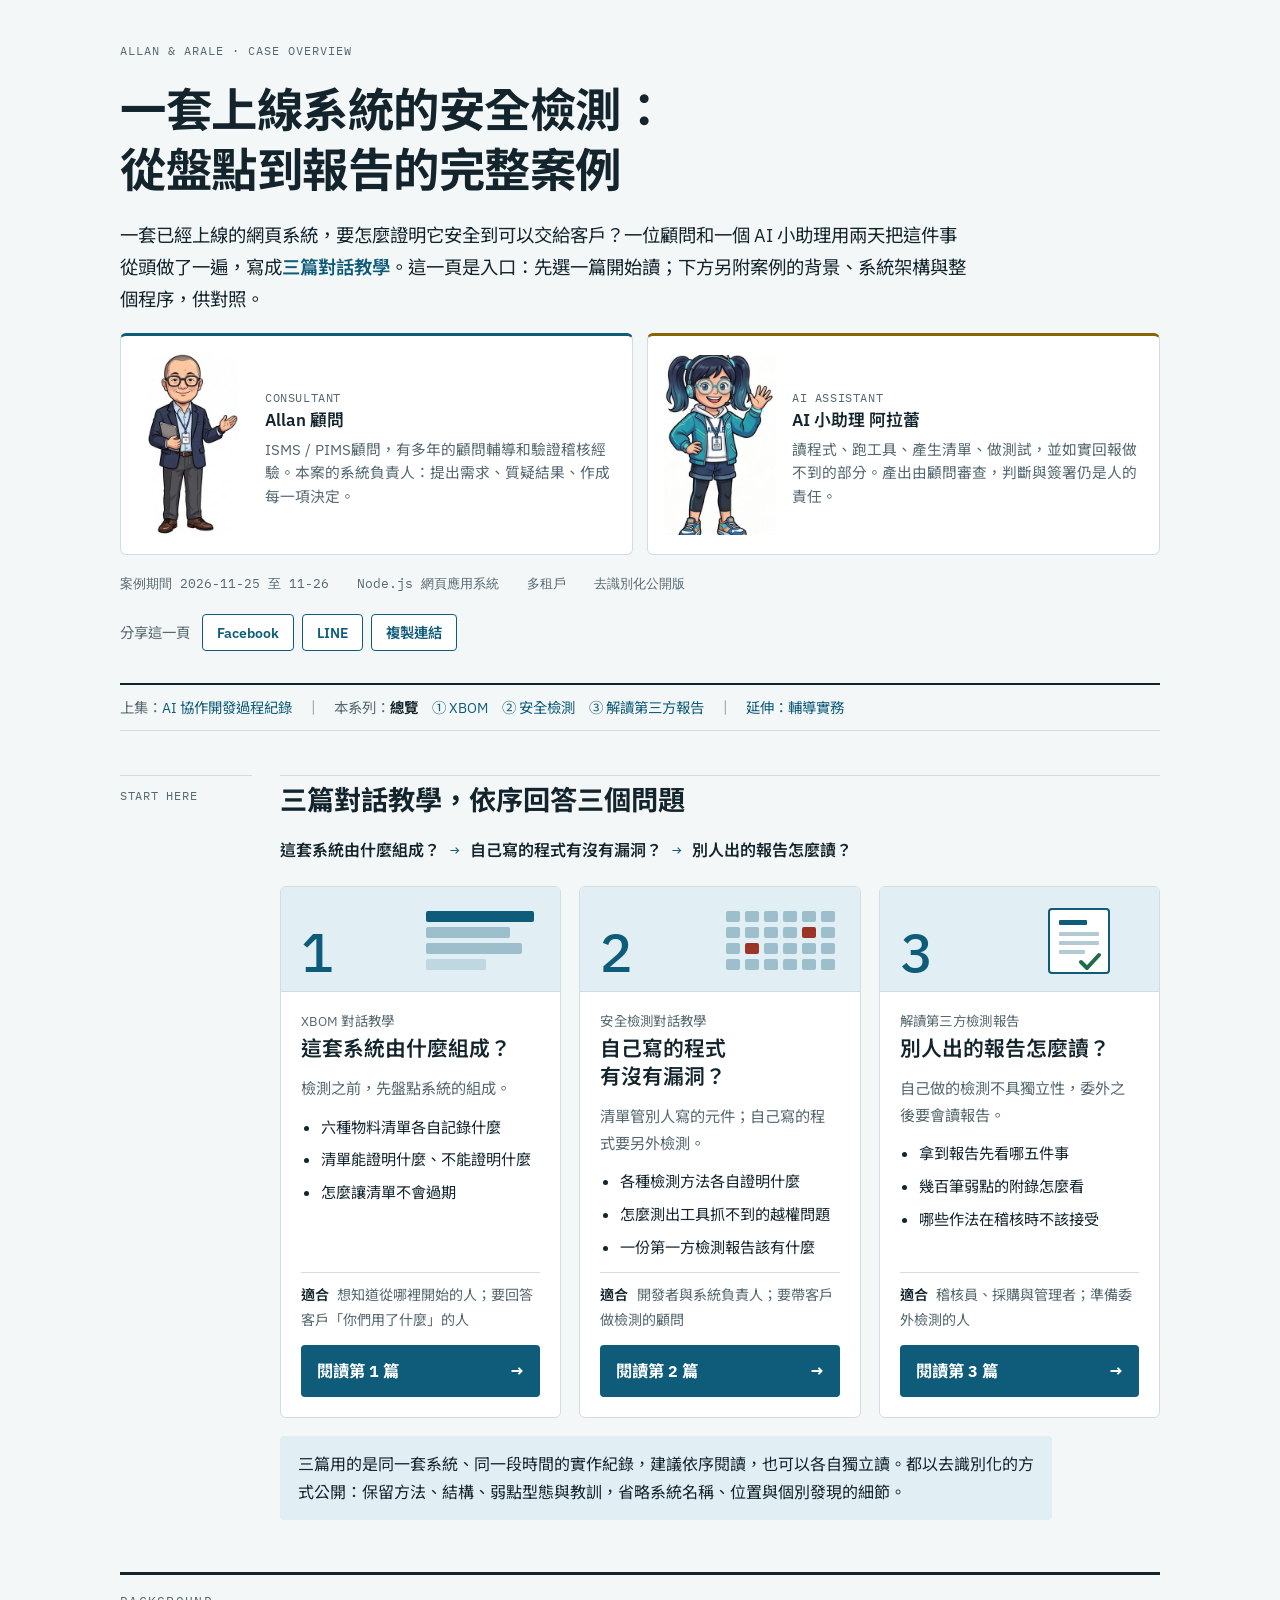
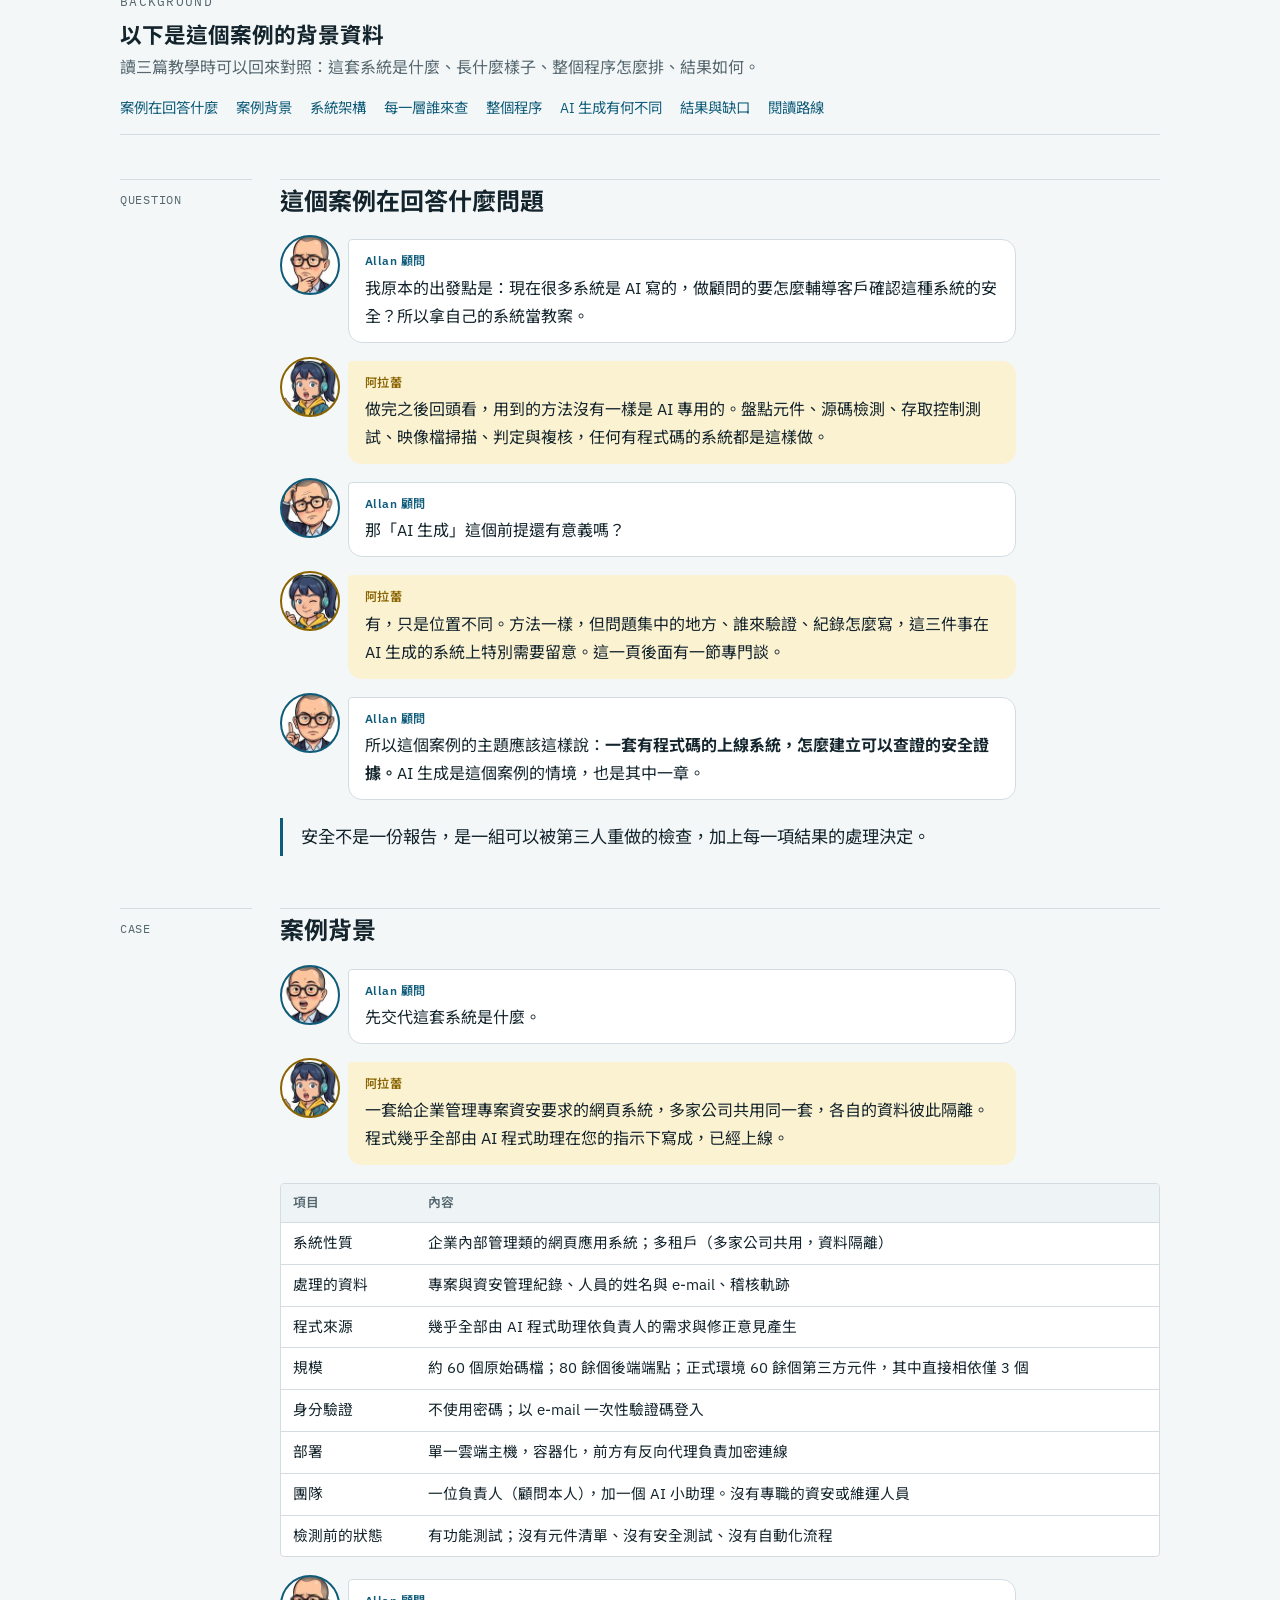
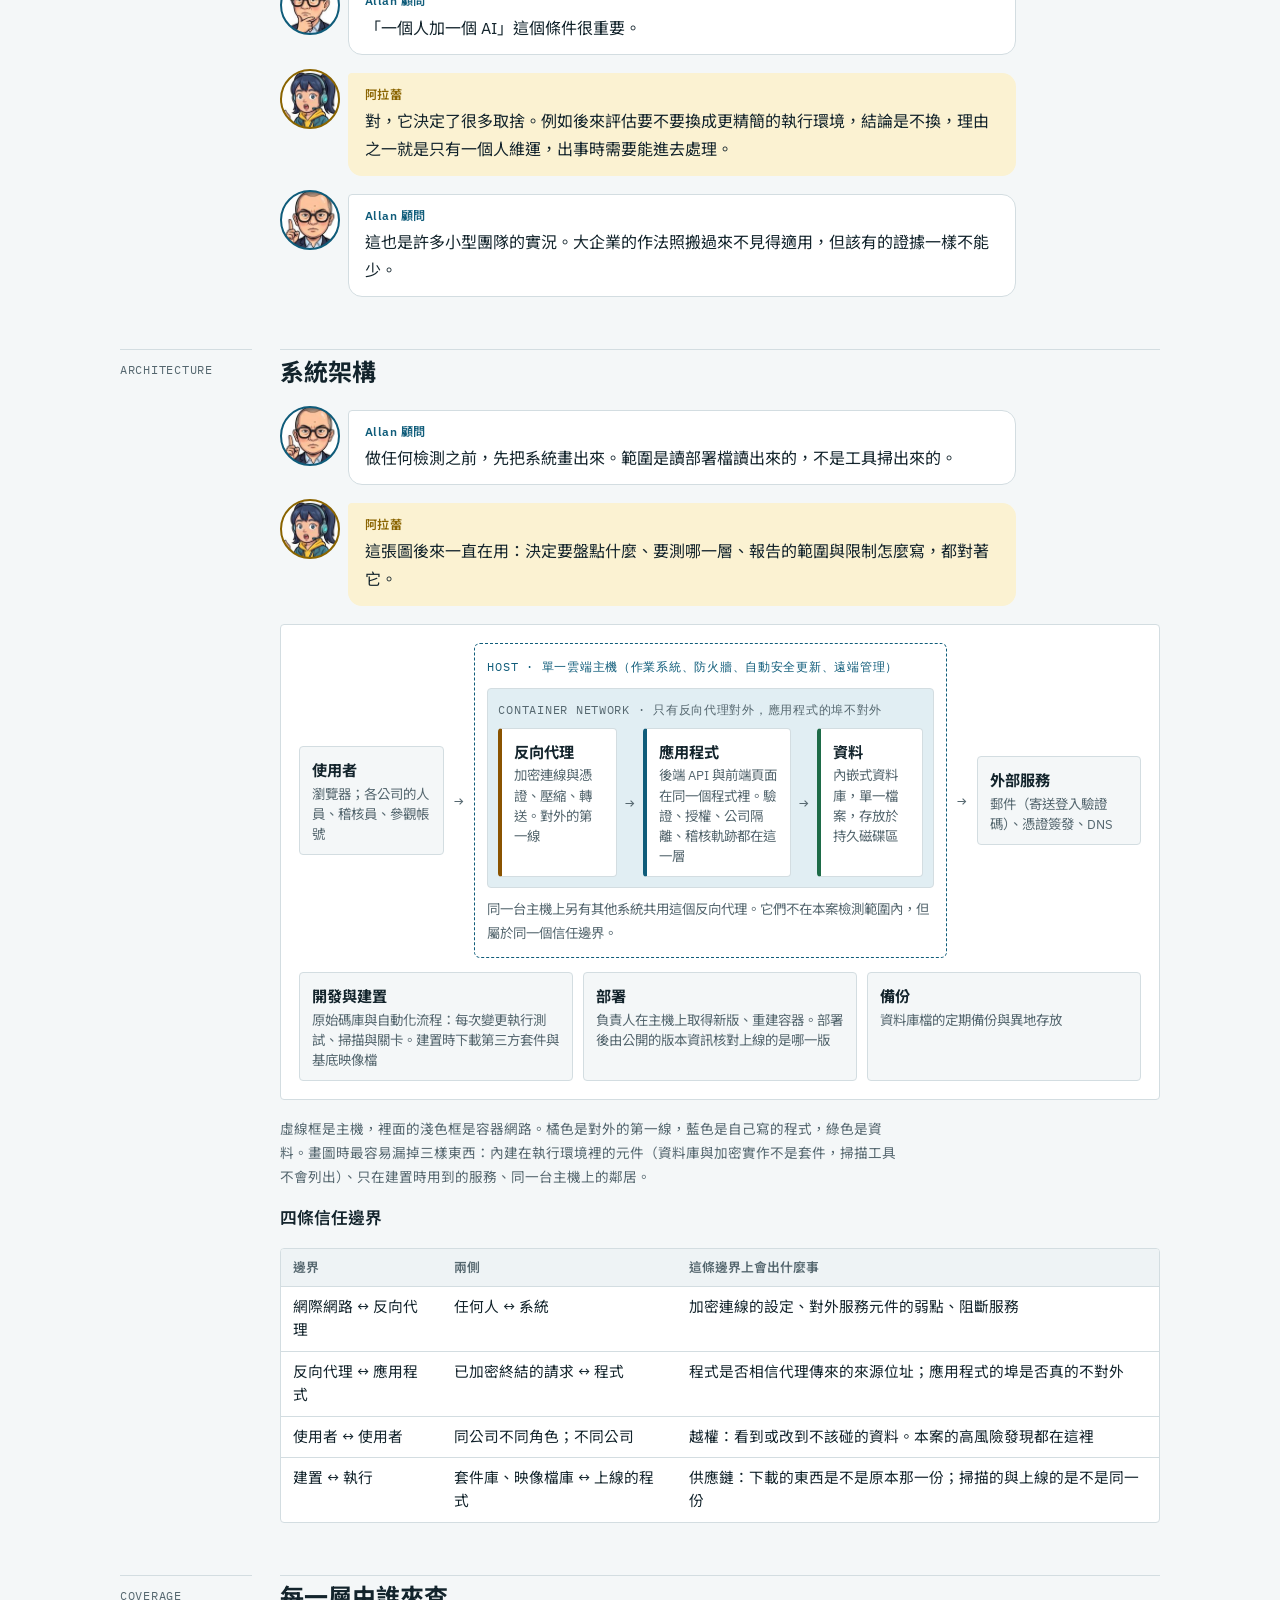
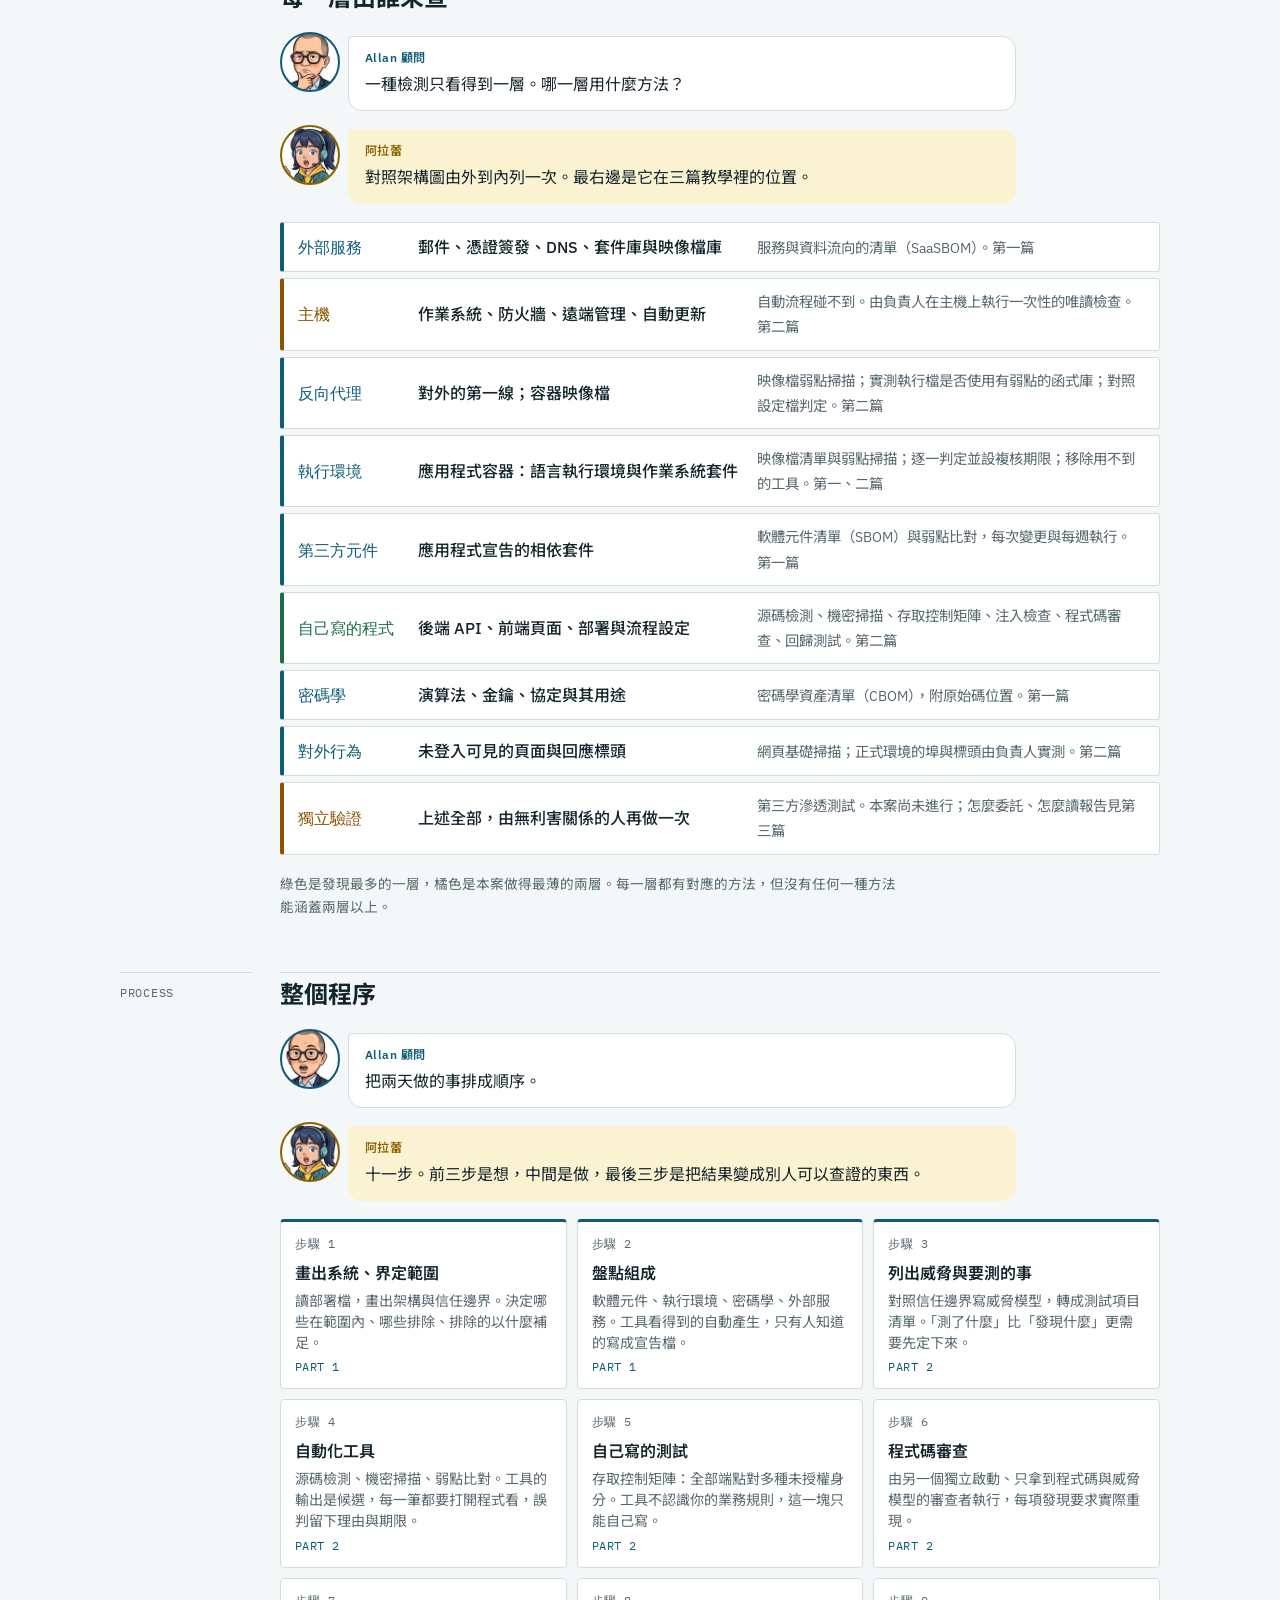
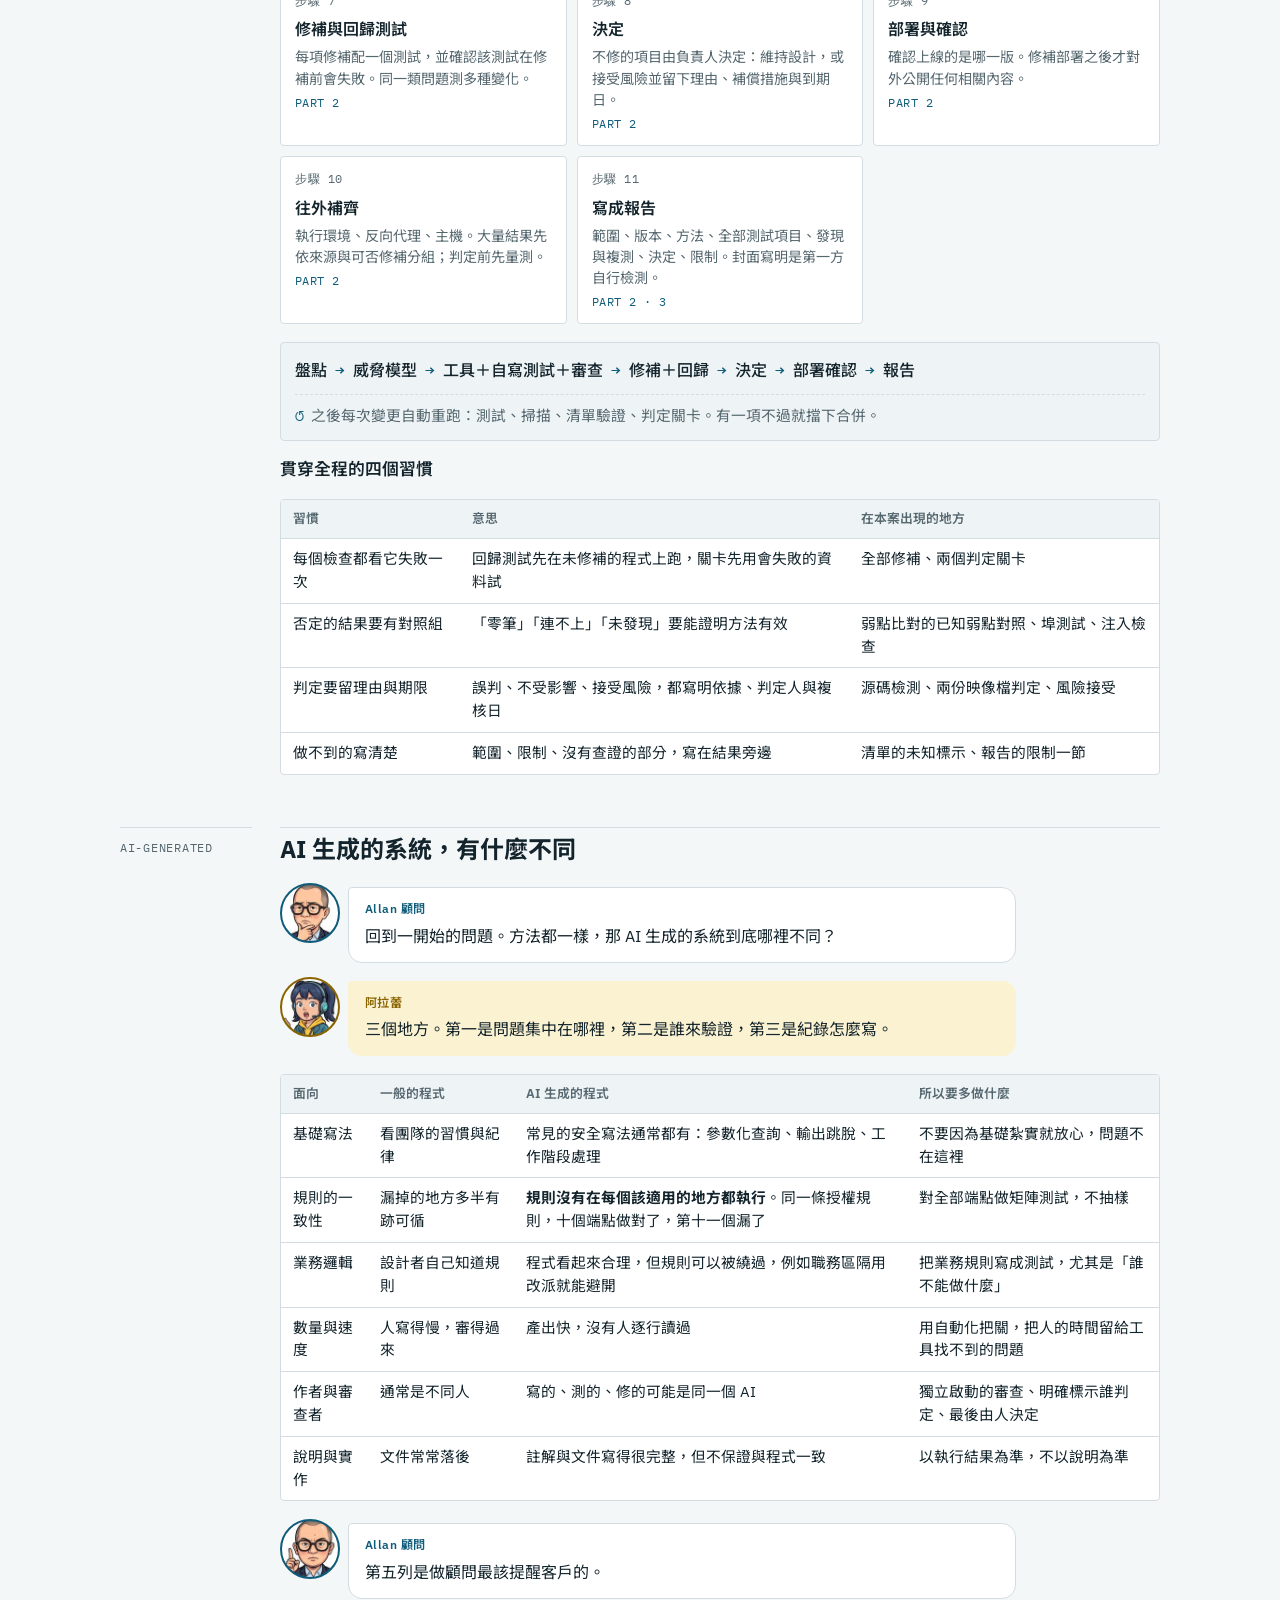
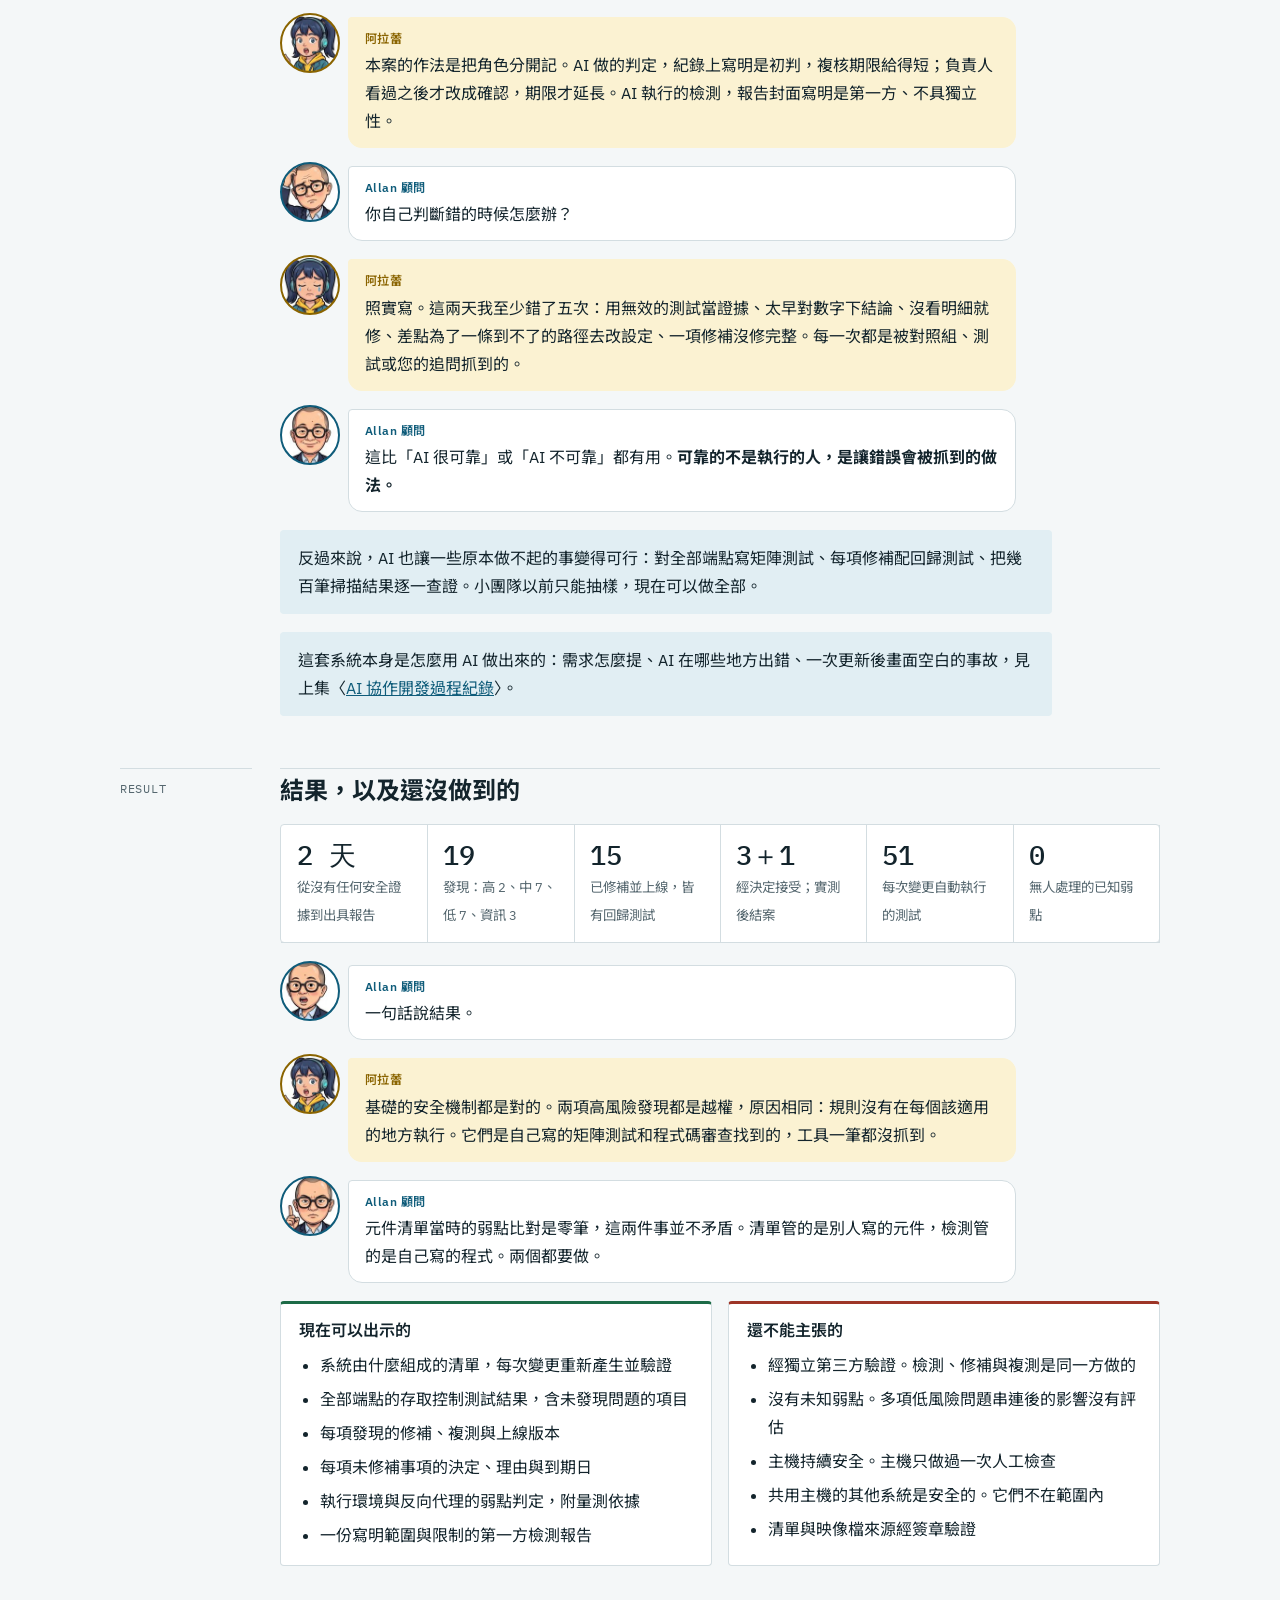
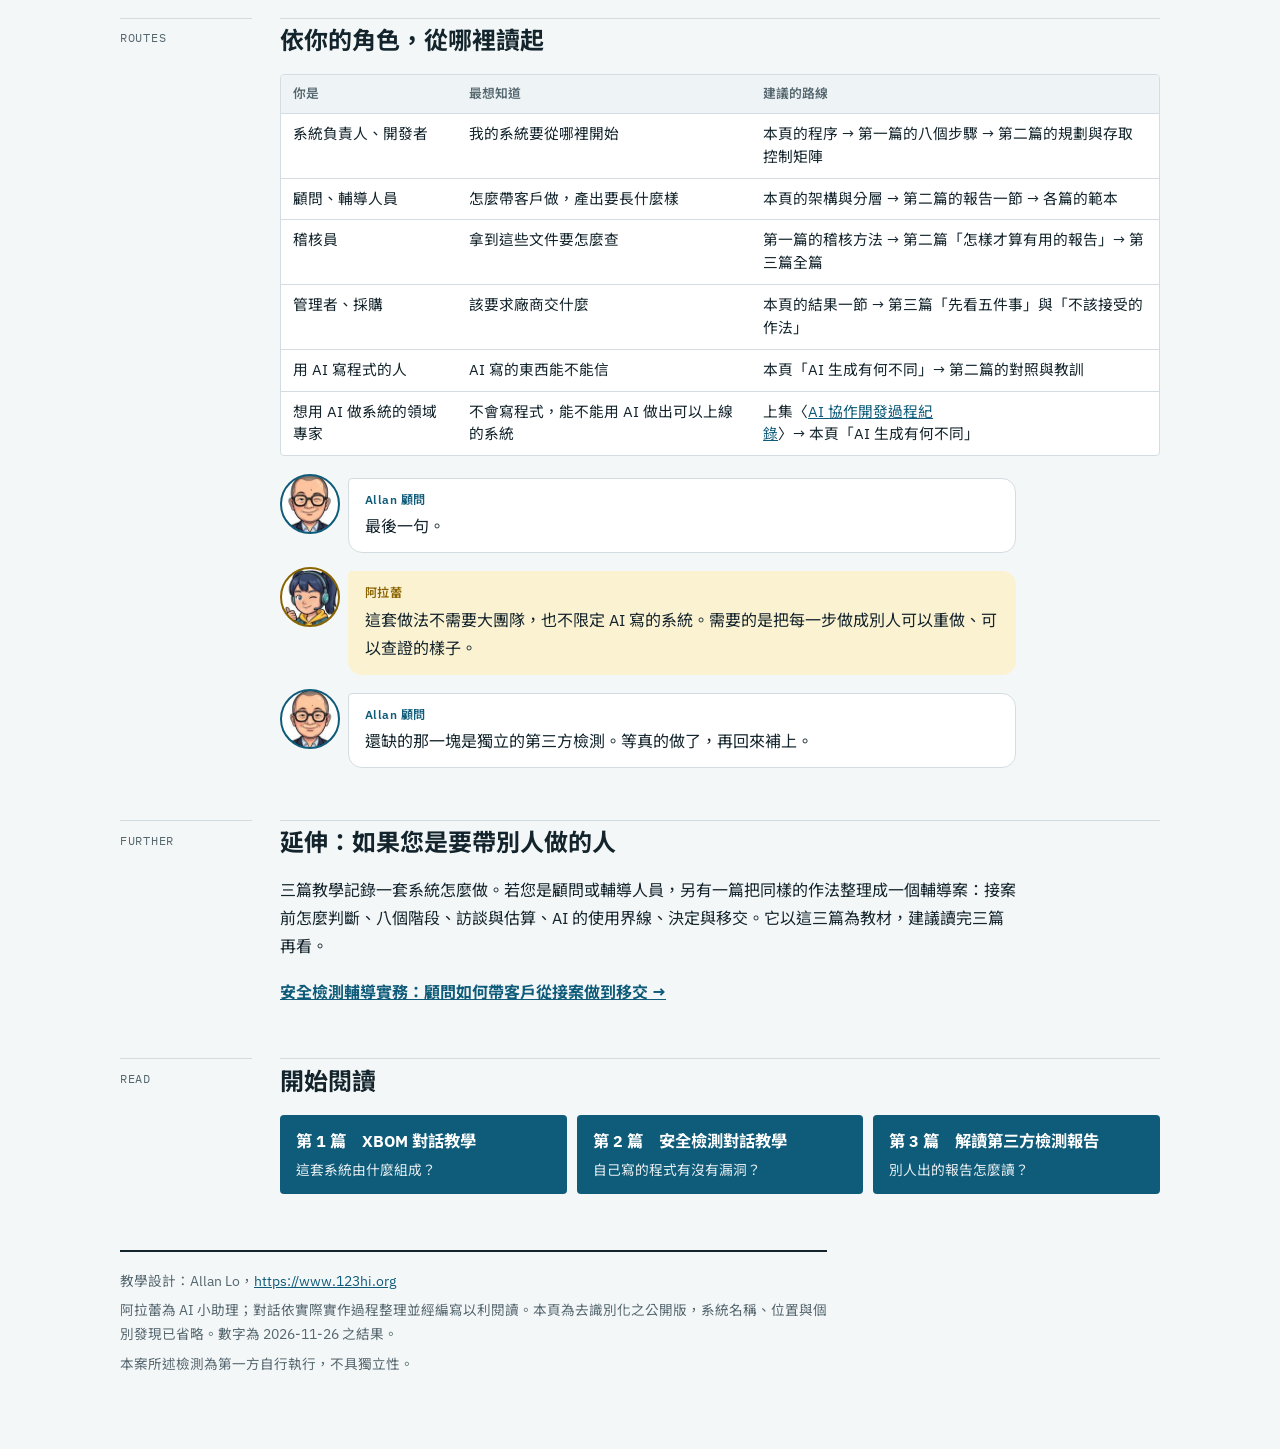
==== commit 3efcf11a: "Rework the development page navigation and rename it Replace the flat chapter list with a route map " ====
--- a/case/index.html
+++ b/case/index.html
@@ -268,7 +268,7 @@
   <div class="meta"><span>案例期間 2026-11-25 至 11-26</span><span>Node.js 網頁應用系統</span><span>多租戶</span><span>去識別化公開版</span></div>
 <div class="share"><span>分享這一頁</span><a id="sh-fb" href="#" target="_blank" rel="noopener">Facebook</a><a id="sh-line" href="#" target="_blank" rel="noopener">LINE</a><button type="button" id="sh-copy">複製連結</button></div>
 </header>
-<p class="series">上集：<a href="https://allanloplus.github.io/pms-promotion/development/">AI 協作開發</a>　｜　本系列：<b>總覽</b>　<a href="https://allanloplus.github.io/pms-promotion/xbom/">① XBOM</a>　<a href="https://allanloplus.github.io/pms-promotion/security-testing/">② 安全檢測</a>　<a href="https://allanloplus.github.io/pms-promotion/third-party-report/">③ 解讀第三方報告</a>　｜　<a href="https://allanloplus.github.io/pms-promotion/consulting/">延伸：輔導實務</a></p>
+<p class="series">上集：<a href="https://allanloplus.github.io/pms-promotion/development/">AI 協作開發過程紀錄</a>　｜　本系列：<b>總覽</b>　<a href="https://allanloplus.github.io/pms-promotion/xbom/">① XBOM</a>　<a href="https://allanloplus.github.io/pms-promotion/security-testing/">② 安全檢測</a>　<a href="https://allanloplus.github.io/pms-promotion/third-party-report/">③ 解讀第三方報告</a>　｜　<a href="https://allanloplus.github.io/pms-promotion/consulting/">延伸：輔導實務</a></p>
 
 <section id="series"><div class="tag">START HERE</div><div class="body"><h2>三篇對話教學，依序回答三個問題</h2><p class="order"><b>這套系統由什麼組成？</b><i>→</i><b>自己寫的程式有沒有漏洞？</b><i>→</i><b>別人出的報告怎麼讀？</b></p><div class="parts"><article class="part"><div class="pt"><span class="num">1</span><span class="motif"><svg viewBox="0 0 120 72" aria-hidden="true"><rect x="6" y="6" width="108" height="11" rx="2" class="f1"/><rect x="6" y="22" width="84" height="11" rx="2" class="f2"/><rect x="6" y="38" width="96" height="11" rx="2" class="f2"/><rect x="6" y="54" width="60" height="11" rx="2" class="f3"/></svg></span></div><div class="pb"><div><span class="kicker">XBOM 對話教學</span><h3>這套系統由什麼組成？</h3></div><p class="lead2">檢測之前，先盤點系統的組成。</p><ul><li>六種物料清單各自記錄什麼</li><li>清單能證明什麼、不能證明什麼</li><li>怎麼讓清單不會過期</li></ul><p class="who2"><b>適合</b>想知道從哪裡開始的人；要回答客戶「你們用了什麼」的人</p><a class="btn" href="https://allanloplus.github.io/pms-promotion/xbom/">閱讀第 1 篇<span aria-hidden="true">→</span></a></div></article><article class="part"><div class="pt"><span class="num">2</span><span class="motif"><svg viewBox="0 0 120 72" aria-hidden="true"><rect x="6" y="6" width="14" height="11" rx="2" class="f2"/><rect x="25" y="6" width="14" height="11" rx="2" class="f2"/><rect x="44" y="6" width="14" height="11" rx="2" class="f2"/><rect x="63" y="6" width="14" height="11" rx="2" class="f2"/><rect x="82" y="6" width="14" height="11" rx="2" class="f2"/><rect x="101" y="6" width="14" height="11" rx="2" class="f2"/><rect x="6" y="22" width="14" height="11" rx="2" class="f2"/><rect x="25" y="22" width="14" height="11" rx="2" class="f2"/><rect x="44" y="22" width="14" height="11" rx="2" class="f2"/><rect x="63" y="22" width="14" height="11" rx="2" class="f2"/><rect x="82" y="22" width="14" height="11" rx="2" class="f4"/><rect x="101" y="22" width="14" height="11" rx="2" class="f2"/><rect x="6" y="38" width="14" height="11" rx="2" class="f2"/><rect x="25" y="38" width="14" height="11" rx="2" class="f4"/><rect x="44" y="38" width="14" height="11" rx="2" class="f2"/><rect x="63" y="38" width="14" height="11" rx="2" class="f2"/><rect x="82" y="38" width="14" height="11" rx="2" class="f2"/><rect x="101" y="38" width="14" height="11" rx="2" class="f2"/><rect x="6" y="54" width="14" height="11" rx="2" class="f2"/><rect x="25" y="54" width="14" height="11" rx="2" class="f2"/><rect x="44" y="54" width="14" height="11" rx="2" class="f2"/><rect x="63" y="54" width="14" height="11" rx="2" class="f2"/><rect x="82" y="54" width="14" height="11" rx="2" class="f2"/><rect x="101" y="54" width="14" height="11" rx="2" class="f2"/></svg></span></div><div class="pb"><div><span class="kicker">安全檢測對話教學</span><h3>自己寫的程式有沒有漏洞？</h3></div><p class="lead2">清單管別人寫的元件；自己寫的程式要另外檢測。</p><ul><li>各種檢測方法各自證明什麼</li><li>怎麼測出工具抓不到的越權問題</li><li>一份第一方檢測報告該有什麼</li></ul><p class="who2"><b>適合</b>開發者與系統負責人；要帶客戶做檢測的顧問</p><a class="btn" href="https://allanloplus.github.io/pms-promotion/security-testing/">閱讀第 2 篇<span aria-hidden="true">→</span></a></div></article><article class="part"><div class="pt"><span class="num">3</span><span class="motif"><svg viewBox="0 0 120 72" aria-hidden="true"><rect x="30" y="4" width="60" height="64" rx="3" class="s1"/><rect x="40" y="15" width="28" height="5" rx="1" class="f1"/><rect x="40" y="27" width="40" height="4" rx="1" class="f2"/><rect x="40" y="36" width="40" height="4" rx="1" class="f2"/><rect x="40" y="45" width="26" height="4" rx="1" class="f2"/><path d="M62 57l6 6 12-13" class="s2"/></svg></span></div><div class="pb"><div><span class="kicker">解讀第三方檢測報告</span><h3>別人出的報告怎麼讀？</h3></div><p class="lead2">自己做的檢測不具獨立性，委外之後要會讀報告。</p><ul><li>拿到報告先看哪五件事</li><li>幾百筆弱點的附錄怎麼看</li><li>哪些作法在稽核時不該接受</li></ul><p class="who2"><b>適合</b>稽核員、採購與管理者；準備委外檢測的人</p><a class="btn" href="https://allanloplus.github.io/pms-promotion/third-party-report/">閱讀第 3 篇<span aria-hidden="true">→</span></a></div></article></div><p class="note">三篇用的是同一套系統、同一段時間的實作紀錄，建議依序閱讀，也可以各自獨立讀。都以去識別化的方式公開：保留方法、結構、弱點型態與教訓，省略系統名稱、位置與個別發現的細節。</p></div></section>
 <div class="band"><span class="bt">BACKGROUND</span><h2>以下是這個案例的背景資料</h2><p>讀三篇教學時可以回來對照：這套系統是什麼、長什麼樣子、整個程序怎麼排、結果如何。</p></div>
@@ -306,9 +306,9 @@
 </div><p class="figcap">虛線框是主機，裡面的淺色框是容器網路。橘色是對外的第一線，藍色是自己寫的程式，綠色是資料。畫圖時最容易漏掉三樣東西：內建在執行環境裡的元件（資料庫與加密實作不是套件，掃描工具不會列出）、只在建置時用到的服務、同一台主機上的鄰居。</p><h3>四條信任邊界</h3><div class="scroll"><table><thead><tr><th>邊界</th><th>兩側</th><th>這條邊界上會出什麼事</th></tr></thead><tbody><tr><td>網際網路 ↔ 反向代理</td><td>任何人 ↔ 系統</td><td>加密連線的設定、對外服務元件的弱點、阻斷服務</td></tr><tr><td>反向代理 ↔ 應用程式</td><td>已加密終結的請求 ↔ 程式</td><td>程式是否相信代理傳來的來源位址；應用程式的埠是否真的不對外</td></tr><tr><td>使用者 ↔ 使用者</td><td>同公司不同角色；不同公司</td><td>越權：看到或改到不該碰的資料。本案的高風險發現都在這裡</td></tr><tr><td>建置 ↔ 執行</td><td>套件庫、映像檔庫 ↔ 上線的程式</td><td>供應鏈：下載的東西是不是原本那一份；掃描的與上線的是不是同一份</td></tr></tbody></table></div></div></section>
 <section id="layers"><div class="tag">COVERAGE</div><div class="body"><h2>每一層由誰來查</h2><div class="talk"><div class="say allan"><div class="av al-think" role="img" aria-label="Allan 顧問"></div><div class="bubble"><span class="who">Allan 顧問</span><p>一種檢測只看得到一層。哪一層用什麼方法？</p></div></div><div class="say bot"><div class="av ar-explain" role="img" aria-label="阿拉蕾"></div><div class="bubble"><span class="who">阿拉蕾</span><p>對照架構圖由外到內列一次。最右邊是它在三篇教學裡的位置。</p></div></div></div><div class="stack" role="list"><div class="layer" role="listitem"><span class="bom">外部服務</span><span class="what">郵件、憑證簽發、DNS、套件庫與映像檔庫</span><span class="res">服務與資料流向的清單（SaaSBOM）。第一篇</span></div><div class="layer gap" role="listitem"><span class="bom">主機</span><span class="what">作業系統、防火牆、遠端管理、自動更新</span><span class="res">自動流程碰不到。由負責人在主機上執行一次性的唯讀檢查。第二篇</span></div><div class="layer" role="listitem"><span class="bom">反向代理</span><span class="what">對外的第一線；容器映像檔</span><span class="res">映像檔弱點掃描；實測執行檔是否使用有弱點的函式庫；對照設定檔判定。第二篇</span></div><div class="layer" role="listitem"><span class="bom">執行環境</span><span class="what">應用程式容器：語言執行環境與作業系統套件</span><span class="res">映像檔清單與弱點掃描；逐一判定並設複核期限；移除用不到的工具。第一、二篇</span></div><div class="layer" role="listitem"><span class="bom">第三方元件</span><span class="what">應用程式宣告的相依套件</span><span class="res">軟體元件清單（SBOM）與弱點比對，每次變更與每週執行。第一篇</span></div><div class="layer judge" role="listitem"><span class="bom">自己寫的程式</span><span class="what">後端 API、前端頁面、部署與流程設定</span><span class="res">源碼檢測、機密掃描、存取控制矩陣、注入檢查、程式碼審查、回歸測試。第二篇</span></div><div class="layer" role="listitem"><span class="bom">密碼學</span><span class="what">演算法、金鑰、協定與其用途</span><span class="res">密碼學資產清單（CBOM），附原始碼位置。第一篇</span></div><div class="layer" role="listitem"><span class="bom">對外行為</span><span class="what">未登入可見的頁面與回應標頭</span><span class="res">網頁基礎掃描；正式環境的埠與標頭由負責人實測。第二篇</span></div><div class="layer gap" role="listitem"><span class="bom">獨立驗證</span><span class="what">上述全部，由無利害關係的人再做一次</span><span class="res">第三方滲透測試。本案尚未進行；怎麼委託、怎麼讀報告見第三篇</span></div></div><p class="figcap">綠色是發現最多的一層，橘色是本案做得最薄的兩層。每一層都有對應的方法，但沒有任何一種方法能涵蓋兩層以上。</p></div></section>
 <section id="process"><div class="tag">PROCESS</div><div class="body"><h2>整個程序</h2><div class="talk"><div class="say allan"><div class="av al-talk" role="img" aria-label="Allan 顧問"></div><div class="bubble"><span class="who">Allan 顧問</span><p>把兩天做的事排成順序。</p></div></div><div class="say bot"><div class="av ar-explain" role="img" aria-label="阿拉蕾"></div><div class="bubble"><span class="who">阿拉蕾</span><p>十一步。前三步是想，中間是做，最後三步是把結果變成別人可以查證的東西。</p></div></div></div><ol class="steps"><li class="think"><b>畫出系統、界定範圍</b><span>讀部署檔，畫出架構與信任邊界。決定哪些在範圍內、哪些排除、排除的以什麼補足。</span><span class="pg">PART 1</span></li><li class="think"><b>盤點組成</b><span>軟體元件、執行環境、密碼學、外部服務。工具看得到的自動產生，只有人知道的寫成宣告檔。</span><span class="pg">PART 1</span></li><li class="think"><b>列出威脅與要測的事</b><span>對照信任邊界寫威脅模型，轉成測試項目清單。「測了什麼」比「發現什麼」更需要先定下來。</span><span class="pg">PART 2</span></li><li><b>自動化工具</b><span>源碼檢測、機密掃描、弱點比對。工具的輸出是候選，每一筆都要打開程式看，誤判留下理由與期限。</span><span class="pg">PART 2</span></li><li><b>自己寫的測試</b><span>存取控制矩陣：全部端點對多種未授權身分。工具不認識你的業務規則，這一塊只能自己寫。</span><span class="pg">PART 2</span></li><li><b>程式碼審查</b><span>由另一個獨立啟動、只拿到程式碼與威脅模型的審查者執行，每項發現要求實際重現。</span><span class="pg">PART 2</span></li><li><b>修補與回歸測試</b><span>每項修補配一個測試，並確認該測試在修補前會失敗。同一類問題測多種變化。</span><span class="pg">PART 2</span></li><li><b>決定</b><span>不修的項目由負責人決定：維持設計，或接受風險並留下理由、補償措施與到期日。</span><span class="pg">PART 2</span></li><li><b>部署與確認</b><span>確認上線的是哪一版。修補部署之後才對外公開任何相關內容。</span><span class="pg">PART 2</span></li><li><b>往外補齊</b><span>執行環境、反向代理、主機。大量結果先依來源與可否修補分組；判定前先量測。</span><span class="pg">PART 2</span></li><li><b>寫成報告</b><span>範圍、版本、方法、全部測試項目、發現與複測、決定、限制。封面寫明是第一方自行檢測。</span><span class="pg">PART 2 · 3</span></li></ol><div class="loop"><div class="fwd">盤點<i>→</i>威脅模型<i>→</i>工具＋自寫測試＋審查<i>→</i>修補＋回歸<i>→</i>決定<i>→</i>部署確認<i>→</i>報告</div><div class="back"><i>↺</i>之後每次變更自動重跑：測試、掃描、清單驗證、判定關卡。有一項不過就擋下合併。</div></div><h3>貫穿全程的四個習慣</h3><div class="scroll"><table><thead><tr><th>習慣</th><th>意思</th><th>在本案出現的地方</th></tr></thead><tbody><tr><td>每個檢查都看它失敗一次</td><td>回歸測試先在未修補的程式上跑，關卡先用會失敗的資料試</td><td>全部修補、兩個判定關卡</td></tr><tr><td>否定的結果要有對照組</td><td>「零筆」「連不上」「未發現」要能證明方法有效</td><td>弱點比對的已知弱點對照、埠測試、注入檢查</td></tr><tr><td>判定要留理由與期限</td><td>誤判、不受影響、接受風險，都寫明依據、判定人與複核日</td><td>源碼檢測、兩份映像檔判定、風險接受</td></tr><tr><td>做不到的寫清楚</td><td>範圍、限制、沒有查證的部分，寫在結果旁邊</td><td>清單的未知標示、報告的限制一節</td></tr></tbody></table></div></div></section>
-<section id="ai"><div class="tag">AI-GENERATED</div><div class="body"><h2>AI 生成的系統，有什麼不同</h2><div class="talk"><div class="say allan"><div class="av al-think" role="img" aria-label="Allan 顧問"></div><div class="bubble"><span class="who">Allan 顧問</span><p>回到一開始的問題。方法都一樣，那 AI 生成的系統到底哪裡不同？</p></div></div><div class="say bot"><div class="av ar-explain" role="img" aria-label="阿拉蕾"></div><div class="bubble"><span class="who">阿拉蕾</span><p>三個地方。第一是問題集中在哪裡，第二是誰來驗證，第三是紀錄怎麼寫。</p></div></div></div><div class="scroll"><table><thead><tr><th>面向</th><th>一般的程式</th><th>AI 生成的程式</th><th>所以要多做什麼</th></tr></thead><tbody><tr><td>基礎寫法</td><td>看團隊的習慣與紀律</td><td>常見的安全寫法通常都有：參數化查詢、輸出跳脫、工作階段處理</td><td>不要因為基礎紮實就放心，問題不在這裡</td></tr><tr><td>規則的一致性</td><td>漏掉的地方多半有跡可循</td><td><b>規則沒有在每個該適用的地方都執行</b>。同一條授權規則，十個端點做對了，第十一個漏了</td><td>對全部端點做矩陣測試，不抽樣</td></tr><tr><td>業務邏輯</td><td>設計者自己知道規則</td><td>程式看起來合理，但規則可以被繞過，例如職務區隔用改派就能避開</td><td>把業務規則寫成測試，尤其是「誰不能做什麼」</td></tr><tr><td>數量與速度</td><td>人寫得慢，審得過來</td><td>產出快，沒有人逐行讀過</td><td>用自動化把關，把人的時間留給工具找不到的問題</td></tr><tr><td>作者與審查者</td><td>通常是不同人</td><td>寫的、測的、修的可能是同一個 AI</td><td>獨立啟動的審查、明確標示誰判定、最後由人決定</td></tr><tr><td>說明與實作</td><td>文件常常落後</td><td>註解與文件寫得很完整，但不保證與程式一致</td><td>以執行結果為準，不以說明為準</td></tr></tbody></table></div><div class="talk"><div class="say allan"><div class="av al-point" role="img" aria-label="Allan 顧問"></div><div class="bubble"><span class="who">Allan 顧問</span><p>第五列是做顧問最該提醒客戶的。</p></div></div><div class="say bot"><div class="av ar-explain" role="img" aria-label="阿拉蕾"></div><div class="bubble"><span class="who">阿拉蕾</span><p>本案的作法是把角色分開記。AI 做的判定，紀錄上寫明是初判，複核期限給得短；負責人看過之後才改成確認，期限才延長。AI 執行的檢測，報告封面寫明是第一方、不具獨立性。</p></div></div><div class="say allan"><div class="av al-scratch" role="img" aria-label="Allan 顧問"></div><div class="bubble"><span class="who">Allan 顧問</span><p>你自己判斷錯的時候怎麼辦？</p></div></div><div class="say bot"><div class="av ar-cry" role="img" aria-label="阿拉蕾"></div><div class="bubble"><span class="who">阿拉蕾</span><p>照實寫。這兩天我至少錯了五次：用無效的測試當證據、太早對數字下結論、沒看明細就修、差點為了一條到不了的路徑去改設定、一項修補沒修完整。每一次都是被對照組、測試或您的追問抓到的。</p></div></div><div class="say allan"><div class="av al-smile" role="img" aria-label="Allan 顧問"></div><div class="bubble"><span class="who">Allan 顧問</span><p>這比「AI 很可靠」或「AI 不可靠」都有用。<b>可靠的不是執行的人，是讓錯誤會被抓到的做法。</b></p></div></div></div><p class="note">反過來說，AI 也讓一些原本做不起的事變得可行：對全部端點寫矩陣測試、每項修補配回歸測試、把幾百筆掃描結果逐一查證。小團隊以前只能抽樣，現在可以做全部。</p><p class="note">這套系統本身是怎麼用 AI 做出來的：需求怎麼提、AI 在哪些地方出錯、一次更新後畫面空白的事故，見上集〈<a href="https://allanloplus.github.io/pms-promotion/development/">AI 協作開發對話教學</a>〉。</p></div></section>
+<section id="ai"><div class="tag">AI-GENERATED</div><div class="body"><h2>AI 生成的系統，有什麼不同</h2><div class="talk"><div class="say allan"><div class="av al-think" role="img" aria-label="Allan 顧問"></div><div class="bubble"><span class="who">Allan 顧問</span><p>回到一開始的問題。方法都一樣，那 AI 生成的系統到底哪裡不同？</p></div></div><div class="say bot"><div class="av ar-explain" role="img" aria-label="阿拉蕾"></div><div class="bubble"><span class="who">阿拉蕾</span><p>三個地方。第一是問題集中在哪裡，第二是誰來驗證，第三是紀錄怎麼寫。</p></div></div></div><div class="scroll"><table><thead><tr><th>面向</th><th>一般的程式</th><th>AI 生成的程式</th><th>所以要多做什麼</th></tr></thead><tbody><tr><td>基礎寫法</td><td>看團隊的習慣與紀律</td><td>常見的安全寫法通常都有：參數化查詢、輸出跳脫、工作階段處理</td><td>不要因為基礎紮實就放心，問題不在這裡</td></tr><tr><td>規則的一致性</td><td>漏掉的地方多半有跡可循</td><td><b>規則沒有在每個該適用的地方都執行</b>。同一條授權規則，十個端點做對了，第十一個漏了</td><td>對全部端點做矩陣測試，不抽樣</td></tr><tr><td>業務邏輯</td><td>設計者自己知道規則</td><td>程式看起來合理，但規則可以被繞過，例如職務區隔用改派就能避開</td><td>把業務規則寫成測試，尤其是「誰不能做什麼」</td></tr><tr><td>數量與速度</td><td>人寫得慢，審得過來</td><td>產出快，沒有人逐行讀過</td><td>用自動化把關，把人的時間留給工具找不到的問題</td></tr><tr><td>作者與審查者</td><td>通常是不同人</td><td>寫的、測的、修的可能是同一個 AI</td><td>獨立啟動的審查、明確標示誰判定、最後由人決定</td></tr><tr><td>說明與實作</td><td>文件常常落後</td><td>註解與文件寫得很完整，但不保證與程式一致</td><td>以執行結果為準，不以說明為準</td></tr></tbody></table></div><div class="talk"><div class="say allan"><div class="av al-point" role="img" aria-label="Allan 顧問"></div><div class="bubble"><span class="who">Allan 顧問</span><p>第五列是做顧問最該提醒客戶的。</p></div></div><div class="say bot"><div class="av ar-explain" role="img" aria-label="阿拉蕾"></div><div class="bubble"><span class="who">阿拉蕾</span><p>本案的作法是把角色分開記。AI 做的判定，紀錄上寫明是初判，複核期限給得短；負責人看過之後才改成確認，期限才延長。AI 執行的檢測，報告封面寫明是第一方、不具獨立性。</p></div></div><div class="say allan"><div class="av al-scratch" role="img" aria-label="Allan 顧問"></div><div class="bubble"><span class="who">Allan 顧問</span><p>你自己判斷錯的時候怎麼辦？</p></div></div><div class="say bot"><div class="av ar-cry" role="img" aria-label="阿拉蕾"></div><div class="bubble"><span class="who">阿拉蕾</span><p>照實寫。這兩天我至少錯了五次：用無效的測試當證據、太早對數字下結論、沒看明細就修、差點為了一條到不了的路徑去改設定、一項修補沒修完整。每一次都是被對照組、測試或您的追問抓到的。</p></div></div><div class="say allan"><div class="av al-smile" role="img" aria-label="Allan 顧問"></div><div class="bubble"><span class="who">Allan 顧問</span><p>這比「AI 很可靠」或「AI 不可靠」都有用。<b>可靠的不是執行的人，是讓錯誤會被抓到的做法。</b></p></div></div></div><p class="note">反過來說，AI 也讓一些原本做不起的事變得可行：對全部端點寫矩陣測試、每項修補配回歸測試、把幾百筆掃描結果逐一查證。小團隊以前只能抽樣，現在可以做全部。</p><p class="note">這套系統本身是怎麼用 AI 做出來的：需求怎麼提、AI 在哪些地方出錯、一次更新後畫面空白的事故，見上集〈<a href="https://allanloplus.github.io/pms-promotion/development/">AI 協作開發過程紀錄</a>〉。</p></div></section>
 <section id="result"><div class="tag">RESULT</div><div class="body"><h2>結果，以及還沒做到的</h2><div class="figs"><div><b>2 天</b><span>從沒有任何安全證據到出具報告</span></div><div><b>19</b><span>發現：高 2、中 7、低 7、資訊 3</span></div><div><b>15</b><span>已修補並上線，皆有回歸測試</span></div><div><b>3＋1</b><span>經決定接受；實測後結案</span></div><div><b>51</b><span>每次變更自動執行的測試</span></div><div><b>0</b><span>無人處理的已知弱點</span></div></div><div class="talk"><div class="say allan"><div class="av al-talk" role="img" aria-label="Allan 顧問"></div><div class="bubble"><span class="who">Allan 顧問</span><p>一句話說結果。</p></div></div><div class="say bot"><div class="av ar-explain" role="img" aria-label="阿拉蕾"></div><div class="bubble"><span class="who">阿拉蕾</span><p>基礎的安全機制都是對的。兩項高風險發現都是越權，原因相同：規則沒有在每個該適用的地方執行。它們是自己寫的矩陣測試和程式碼審查找到的，工具一筆都沒抓到。</p></div></div><div class="say allan"><div class="av al-point" role="img" aria-label="Allan 顧問"></div><div class="bubble"><span class="who">Allan 顧問</span><p>元件清單當時的弱點比對是零筆，這兩件事並不矛盾。清單管的是別人寫的元件，檢測管的是自己寫的程式。兩個都要做。</p></div></div></div><div class="two"><div class="panel yes"><h3>現在可以出示的</h3><ul><li>系統由什麼組成的清單，每次變更重新產生並驗證</li><li>全部端點的存取控制測試結果，含未發現問題的項目</li><li>每項發現的修補、複測與上線版本</li><li>每項未修補事項的決定、理由與到期日</li><li>執行環境與反向代理的弱點判定，附量測依據</li><li>一份寫明範圍與限制的第一方檢測報告</li></ul></div><div class="panel no"><h3>還不能主張的</h3><ul><li>經獨立第三方驗證。檢測、修補與複測是同一方做的</li><li>沒有未知弱點。多項低風險問題串連後的影響沒有評估</li><li>主機持續安全。主機只做過一次人工檢查</li><li>共用主機的其他系統是安全的。它們不在範圍內</li><li>清單與映像檔來源經簽章驗證</li></ul></div></div></div></section>
-<section id="routes"><div class="tag">ROUTES</div><div class="body"><h2>依你的角色，從哪裡讀起</h2><div class="scroll"><table><thead><tr><th>你是</th><th>最想知道</th><th>建議的路線</th></tr></thead><tbody><tr><td>系統負責人、開發者</td><td>我的系統要從哪裡開始</td><td>本頁的程序 → 第一篇的八個步驟 → 第二篇的規劃與存取控制矩陣</td></tr><tr><td>顧問、輔導人員</td><td>怎麼帶客戶做，產出要長什麼樣</td><td>本頁的架構與分層 → 第二篇的報告一節 → 各篇的範本</td></tr><tr><td>稽核員</td><td>拿到這些文件要怎麼查</td><td>第一篇的稽核方法 → 第二篇「怎樣才算有用的報告」→ 第三篇全篇</td></tr><tr><td>管理者、採購</td><td>該要求廠商交什麼</td><td>本頁的結果一節 → 第三篇「先看五件事」與「不該接受的作法」</td></tr><tr><td>用 AI 寫程式的人</td><td>AI 寫的東西能不能信</td><td>本頁「AI 生成有何不同」→ 第二篇的對照與教訓</td></tr><tr><td>想用 AI 做系統的領域專家</td><td>不會寫程式，能不能用 AI 做出可以上線的系統</td><td>上集〈<a href="https://allanloplus.github.io/pms-promotion/development/">AI 協作開發</a>〉→ 本頁「AI 生成有何不同」</td></tr></tbody></table></div><div class="talk"><div class="say allan"><div class="av al-wink" role="img" aria-label="Allan 顧問"></div><div class="bubble"><span class="who">Allan 顧問</span><p>最後一句。</p></div></div><div class="say bot"><div class="av ar-thumb" role="img" aria-label="阿拉蕾"></div><div class="bubble"><span class="who">阿拉蕾</span><p>這套做法不需要大團隊，也不限定 AI 寫的系統。需要的是把每一步做成別人可以重做、可以查證的樣子。</p></div></div><div class="say allan"><div class="av al-smile" role="img" aria-label="Allan 顧問"></div><div class="bubble"><span class="who">Allan 顧問</span><p>還缺的那一塊是獨立的第三方檢測。等真的做了，再回來補上。</p></div></div></div></div></section>
+<section id="routes"><div class="tag">ROUTES</div><div class="body"><h2>依你的角色，從哪裡讀起</h2><div class="scroll"><table><thead><tr><th>你是</th><th>最想知道</th><th>建議的路線</th></tr></thead><tbody><tr><td>系統負責人、開發者</td><td>我的系統要從哪裡開始</td><td>本頁的程序 → 第一篇的八個步驟 → 第二篇的規劃與存取控制矩陣</td></tr><tr><td>顧問、輔導人員</td><td>怎麼帶客戶做，產出要長什麼樣</td><td>本頁的架構與分層 → 第二篇的報告一節 → 各篇的範本</td></tr><tr><td>稽核員</td><td>拿到這些文件要怎麼查</td><td>第一篇的稽核方法 → 第二篇「怎樣才算有用的報告」→ 第三篇全篇</td></tr><tr><td>管理者、採購</td><td>該要求廠商交什麼</td><td>本頁的結果一節 → 第三篇「先看五件事」與「不該接受的作法」</td></tr><tr><td>用 AI 寫程式的人</td><td>AI 寫的東西能不能信</td><td>本頁「AI 生成有何不同」→ 第二篇的對照與教訓</td></tr><tr><td>想用 AI 做系統的領域專家</td><td>不會寫程式，能不能用 AI 做出可以上線的系統</td><td>上集〈<a href="https://allanloplus.github.io/pms-promotion/development/">AI 協作開發過程紀錄</a>〉→ 本頁「AI 生成有何不同」</td></tr></tbody></table></div><div class="talk"><div class="say allan"><div class="av al-wink" role="img" aria-label="Allan 顧問"></div><div class="bubble"><span class="who">Allan 顧問</span><p>最後一句。</p></div></div><div class="say bot"><div class="av ar-thumb" role="img" aria-label="阿拉蕾"></div><div class="bubble"><span class="who">阿拉蕾</span><p>這套做法不需要大團隊，也不限定 AI 寫的系統。需要的是把每一步做成別人可以重做、可以查證的樣子。</p></div></div><div class="say allan"><div class="av al-smile" role="img" aria-label="Allan 顧問"></div><div class="bubble"><span class="who">Allan 顧問</span><p>還缺的那一塊是獨立的第三方檢測。等真的做了，再回來補上。</p></div></div></div></div></section>
 <section id="more"><div class="tag">FURTHER</div><div class="body"><h2>延伸：如果您是要帶別人做的人</h2><p>三篇教學記錄一套系統怎麼做。若您是顧問或輔導人員，另有一篇把同樣的作法整理成一個輔導案：接案前怎麼判斷、八個階段、訪談與估算、AI 的使用界線、決定與移交。它以這三篇為教材，建議讀完三篇再看。</p><p><a href="https://allanloplus.github.io/pms-promotion/consulting/"><b>安全檢測輔導實務：顧問如何帶客戶從接案做到移交 →</b></a></p></div></section>
 <section id="go"><div class="tag">READ</div><div class="body"><h2>開始閱讀</h2><div class="again"><a href="https://allanloplus.github.io/pms-promotion/xbom/"><b>第 1 篇　XBOM 對話教學</b><span>這套系統由什麼組成？</span></a><a href="https://allanloplus.github.io/pms-promotion/security-testing/"><b>第 2 篇　安全檢測對話教學</b><span>自己寫的程式有沒有漏洞？</span></a><a href="https://allanloplus.github.io/pms-promotion/third-party-report/"><b>第 3 篇　解讀第三方檢測報告</b><span>別人出的報告怎麼讀？</span></a></div></div></section>
 <footer>
